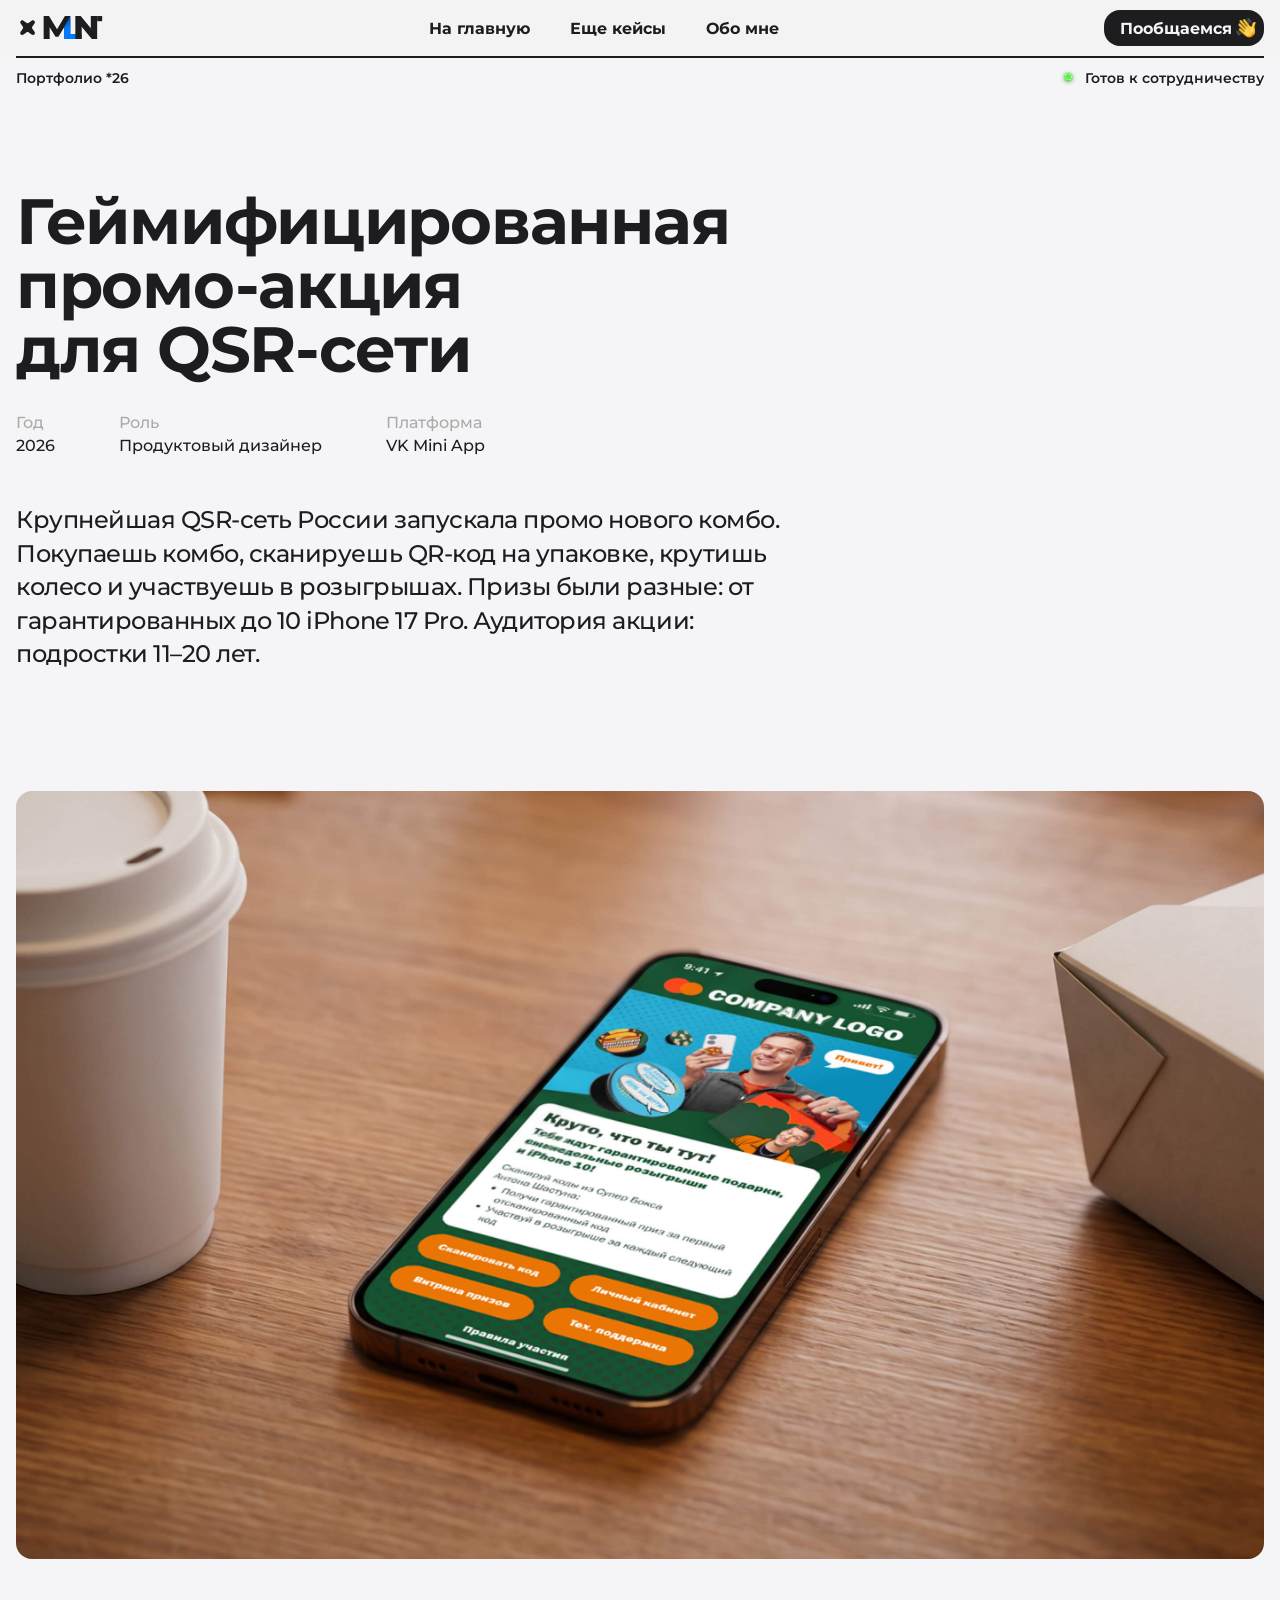
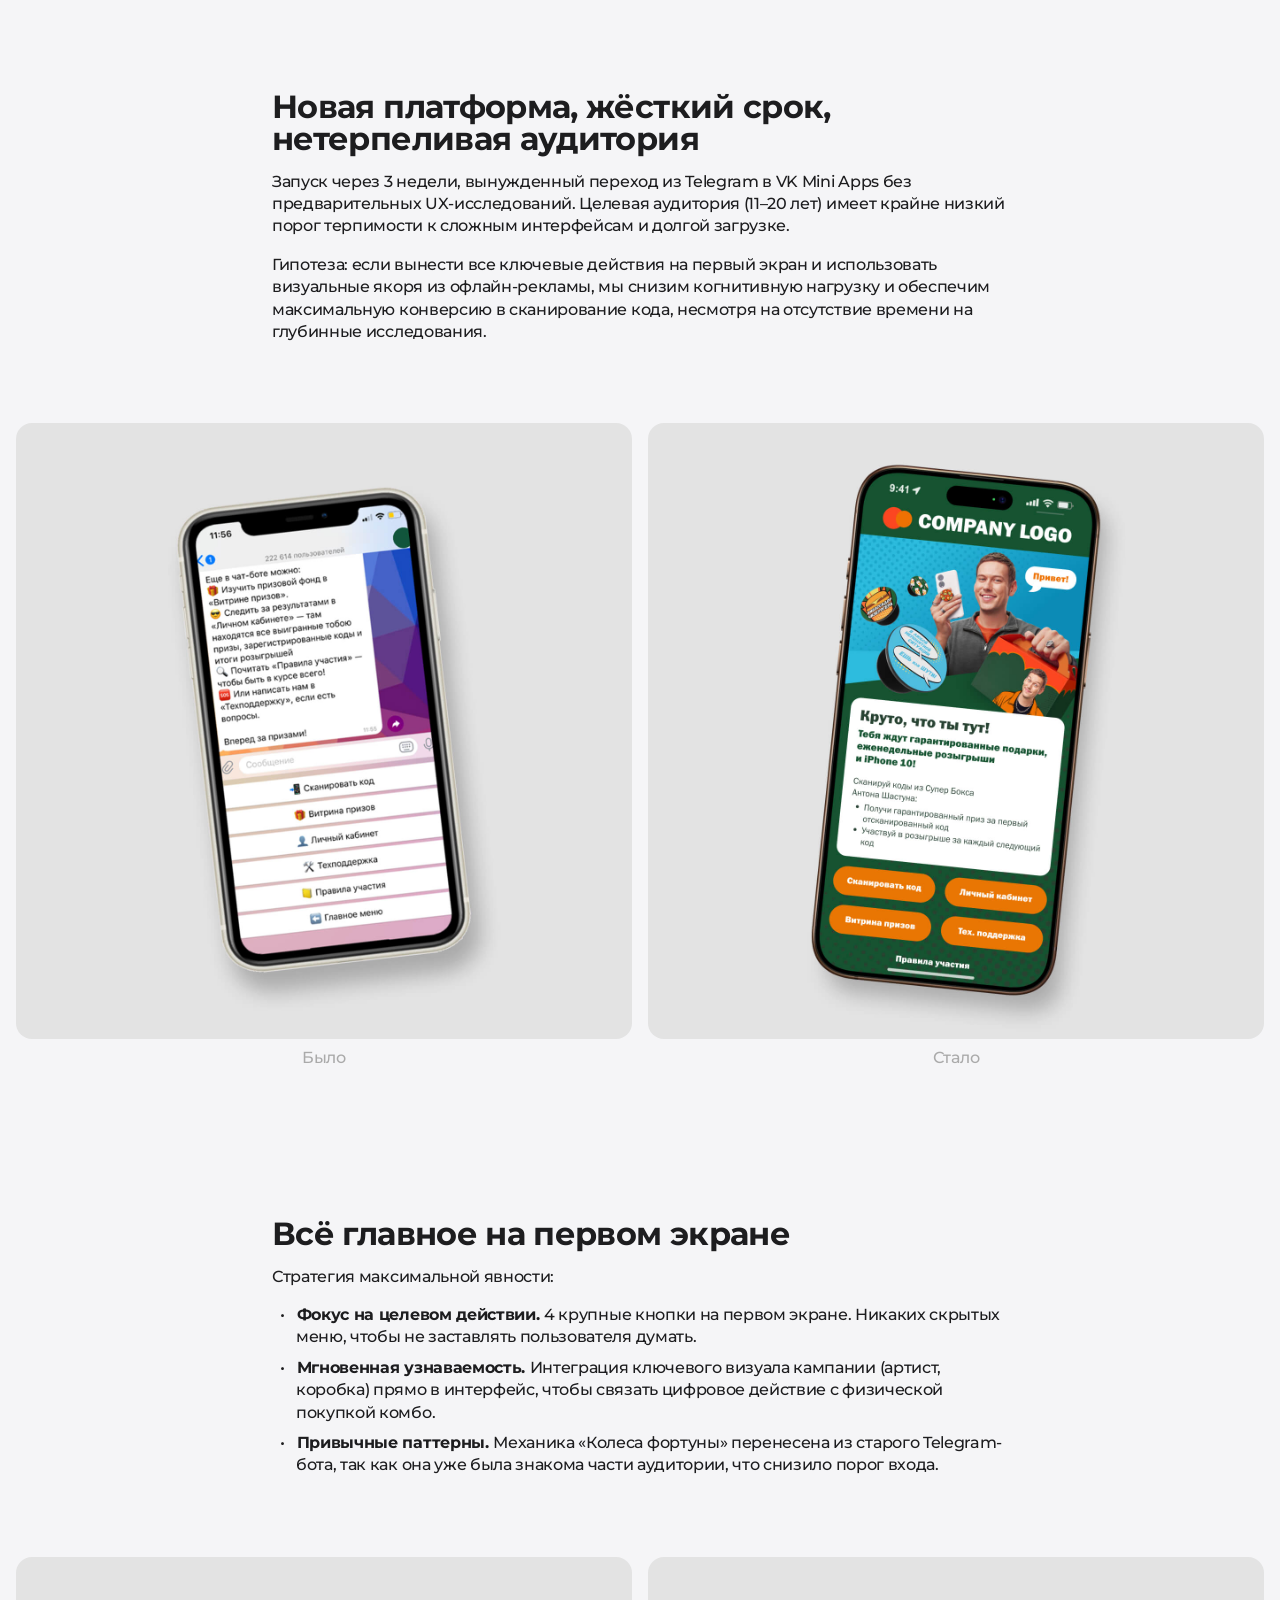
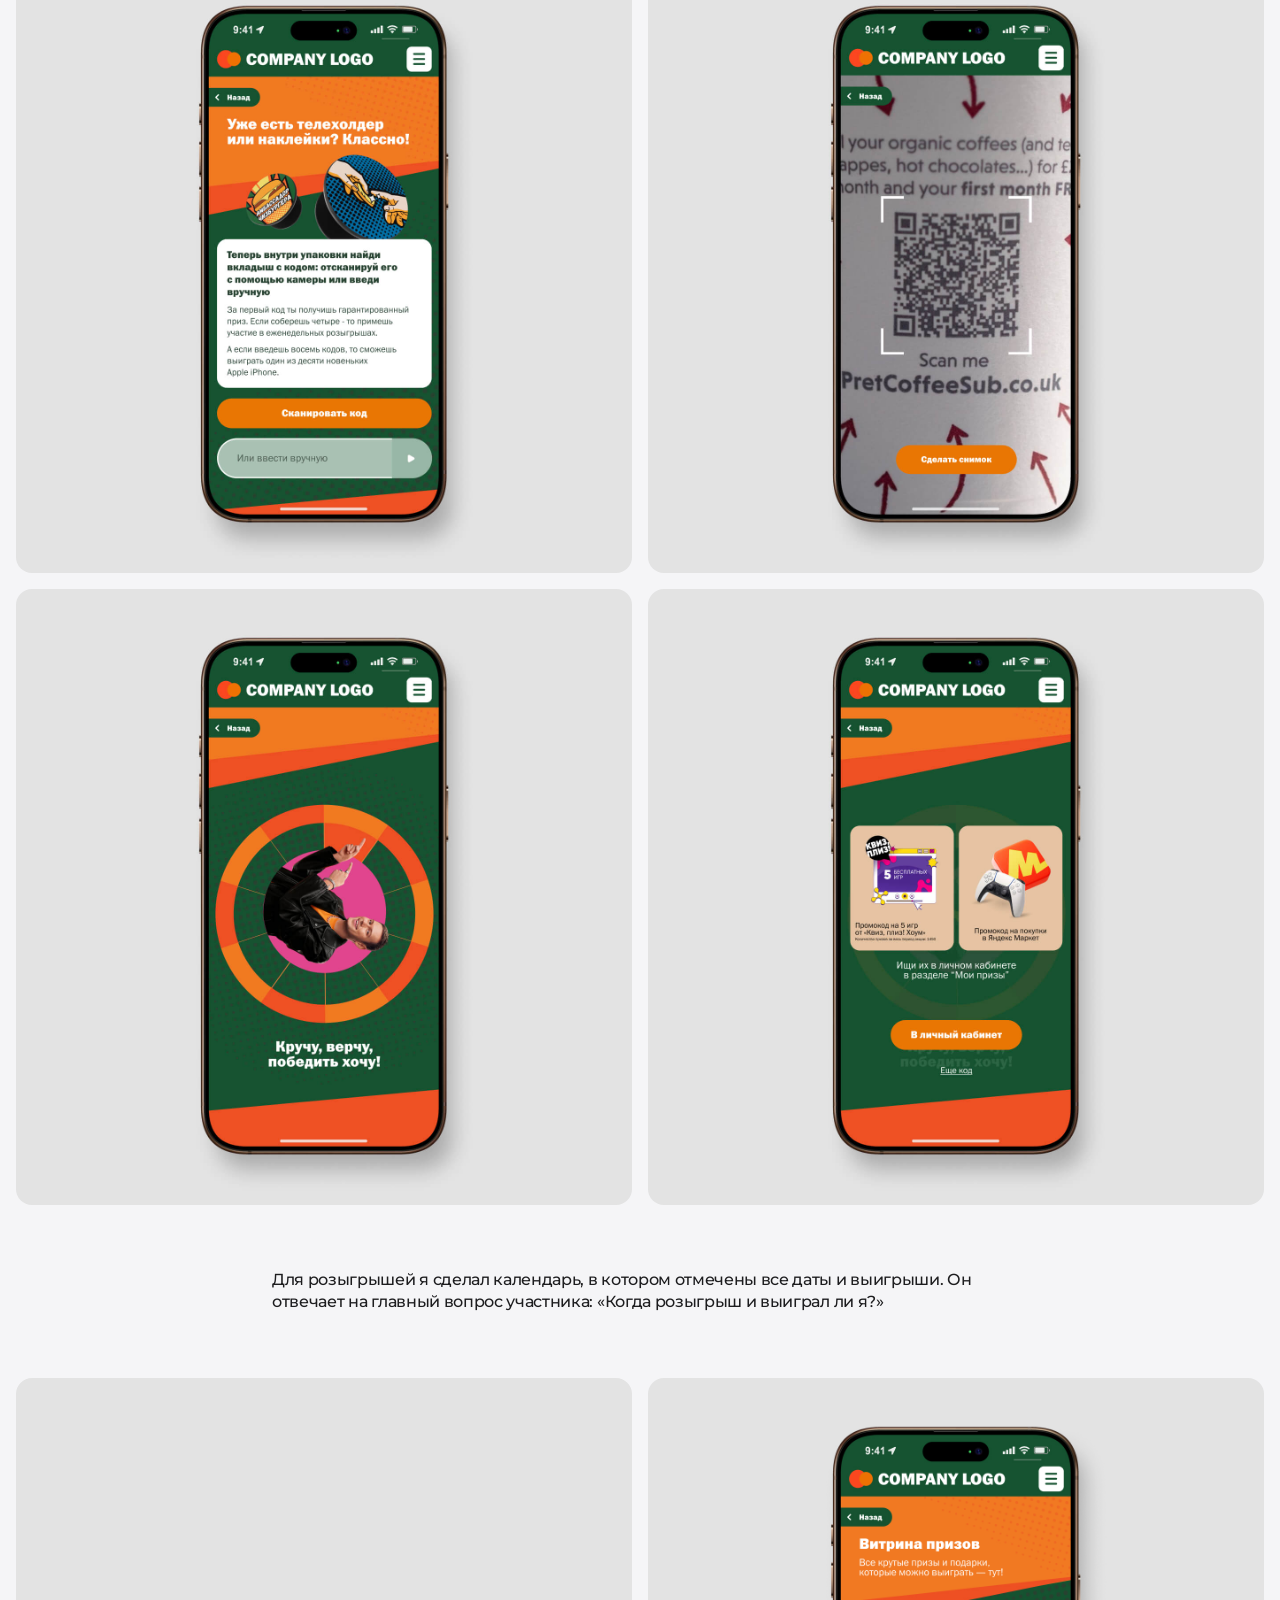
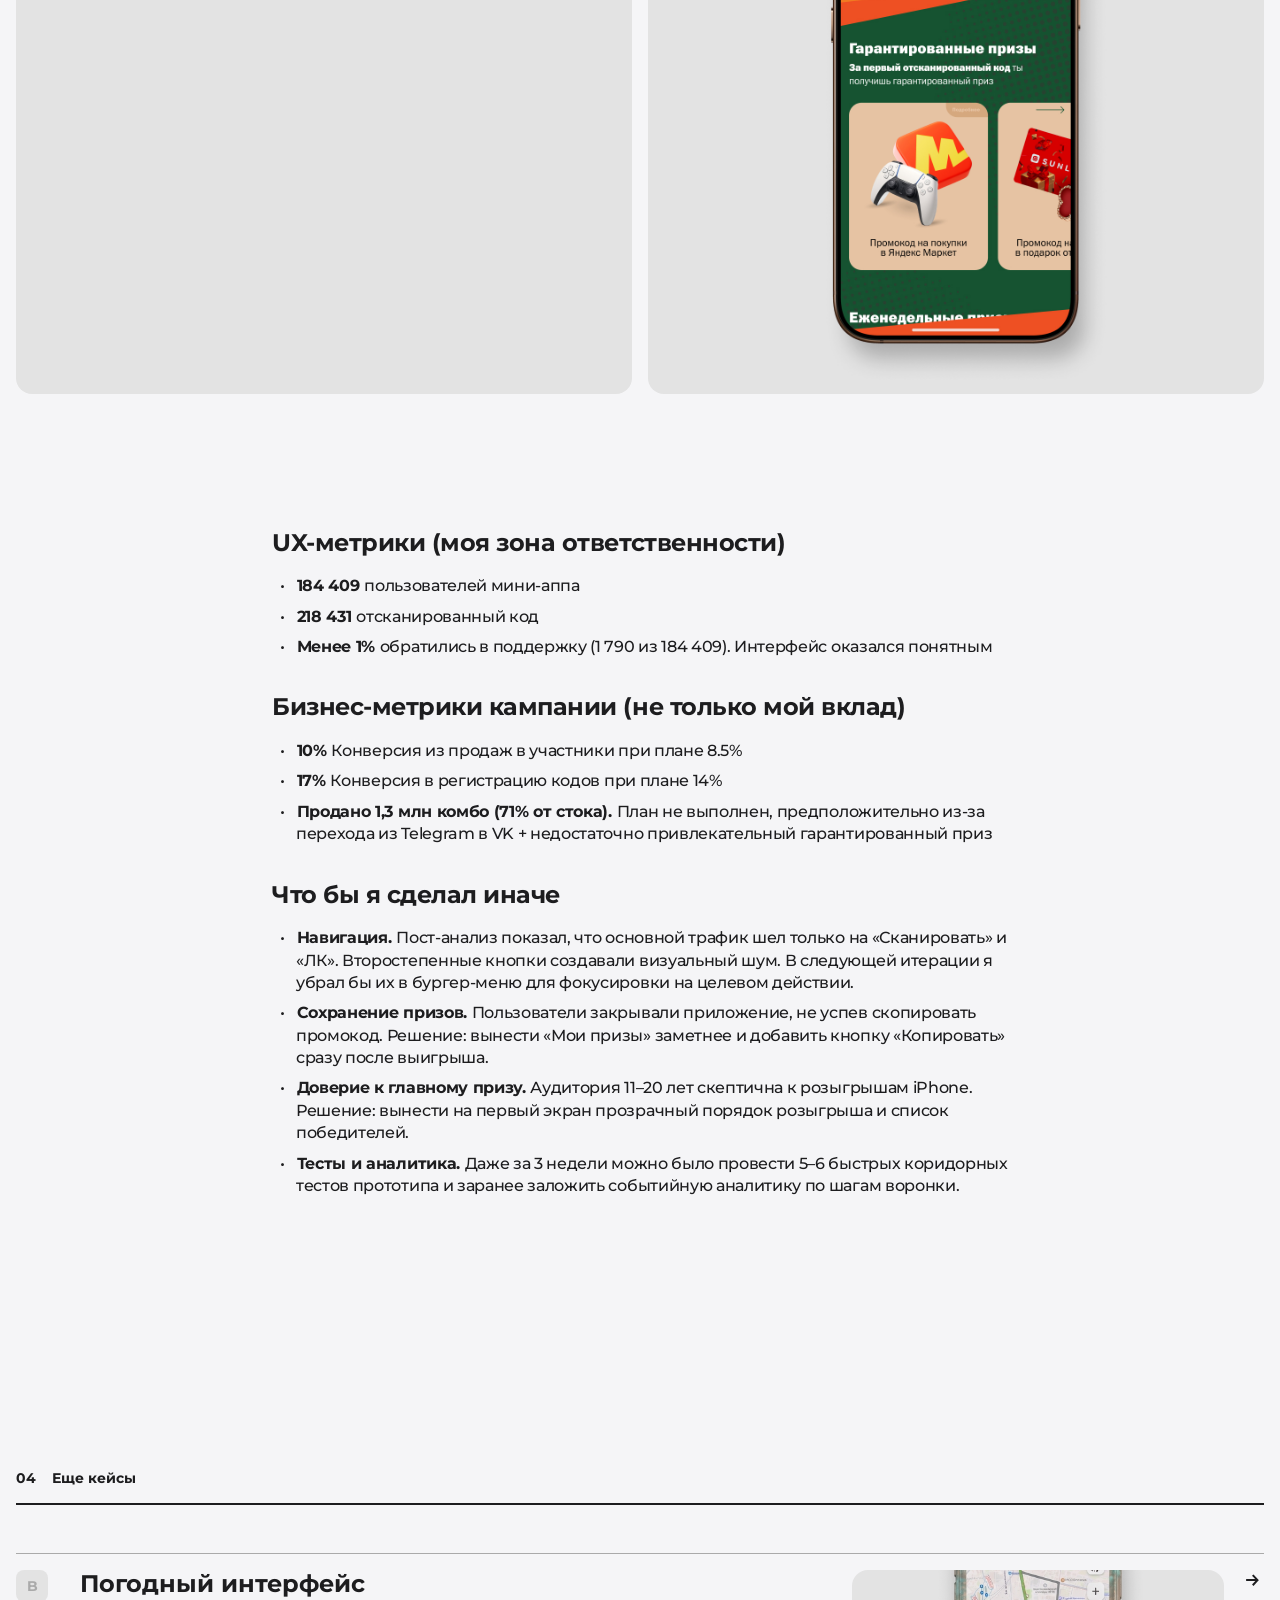
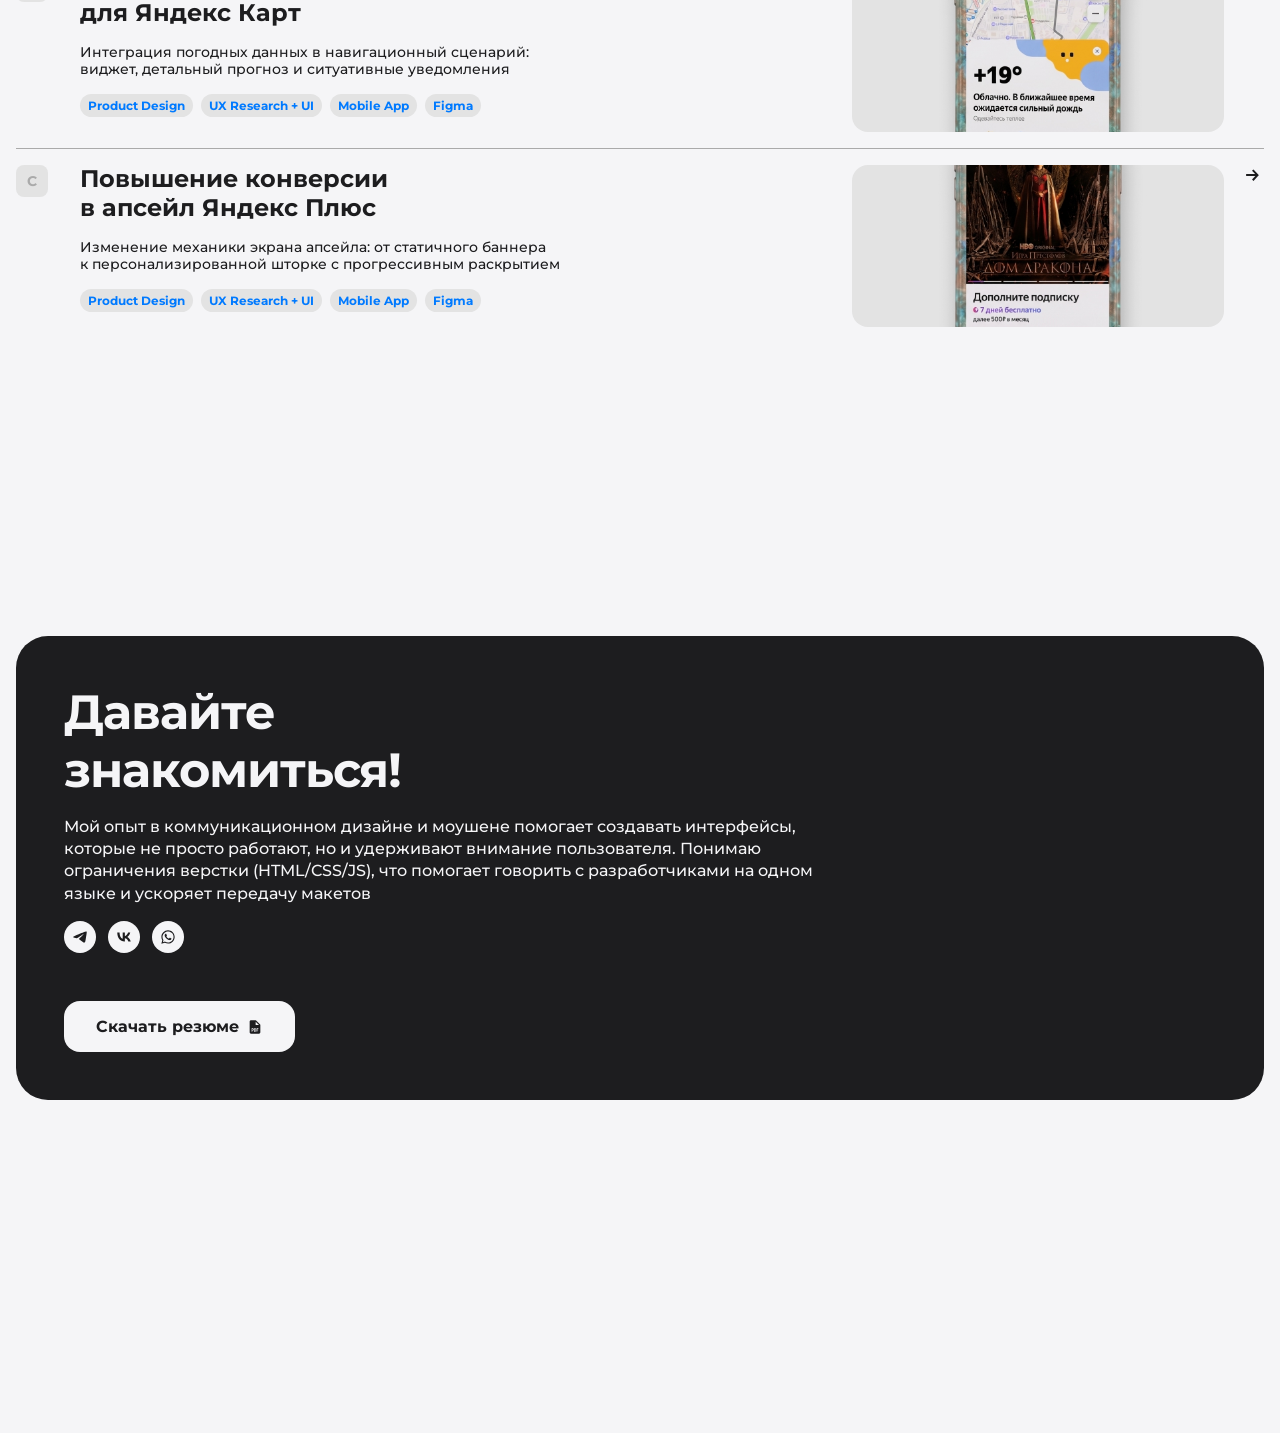
==== cases/case_1.html @ 457b5ad9 "Второй кейс и пдф" ====
<!DOCTYPE html>
<html lang="ru">
<head>
    <meta charset="UTF-8">
    <meta name="viewport" content="width=device-width, initial-scale=1.0">
    <title>Кейс — Продуктовый дизайнер</title>
    <link rel="preconnect" href="https://fonts.googleapis.com">
    <link rel="preconnect" href="https://fonts.gstatic.com" crossorigin>
    <link href="https://fonts.googleapis.com/css2?family=Montserrat:ital,wght@0,100..900;1,100..900&display=swap" rel="stylesheet">
    <link rel="stylesheet" href="../style.css">
    <link rel="stylesheet" href="../addons/lenis.css">
    <script src="https://code.jquery.com/jquery-3.7.1.min.js"></script>
    <script src="../addons/lens.min.js"></script>
    <script src="../script.js" defer></script>
</head>
<body>

    <!-- ===== ПРЕЛОАДЕР ===== -->
    <div class="preloader">
        <span class="preloader__count">0%</span>
        <div class="preloader__bar-track">
            <div class="preloader__bar"></div>
        </div>
    </div>

    <!-- ===== ШАПКА ===== -->
    <header class="header hero-animate" id="top">
        <div class="header__inner">
            <a href="../index.html" class="header__logo">
                <img src="../elements/Logo.svg" alt="Logo" width="91" height="24">
            </a>
            <nav class="header__nav">
                <a href="../index.html" class="header__link">На главную</a>
                <a href="#cases" class="header__link">Еще кейсы</a>
                <a href="../about.html" class="header__link">Обо мне</a>
            </nav>
            <a href="#footer" class="btn btn_primary_small_icon">
                <span>Пообщаемся</span>
                <img class="btn__icon btn__icon--default" src="../elements/icon_hand.png" alt="" width="20" height="20">
                <img class="btn__icon btn__icon--hover" src="../elements/icon_hand.png" alt="" width="20" height="20">
            </a>
            <button class="burger" aria-label="Меню">
                <span class="burger__line"></span>
                <span class="burger__line"></span>
                <span class="burger__line burger__line--short"></span>
            </button>
        </div>
    </header>

    <!-- ===== МОБИЛЬНОЕ МЕНЮ ===== -->
    <div class="mobile-menu">
        <div class="mobile-menu__inner">
            <nav class="mobile-menu__nav">
                <a href="../index.html" class="mobile-menu__link">На главную</a>
                <a href="#cases" class="mobile-menu__link">Еще кейсы</a>
                <a href="../about.html" class="mobile-menu__link">Обо мне</a>
            </nav>
            <a href="#footer" class="btn btn_primary_small_icon mobile-menu__cta">
                <span>Пообщаемся</span>
                <img class="btn__icon btn__icon--default" src="../elements/icon_hand.png" alt="" width="20" height="20">
                <img class="btn__icon btn__icon--hover" src="../elements/icon_hand.png" alt="" width="20" height="20">
            </a>
        </div>
    </div>

    <!-- ===== HERO КЕЙСА ===== -->
    <section class="case-hero">
        <div class="case-hero__top-bar">
            <div class="scr_devider"></div>
            <div class="case-hero__top-bar-inner">
                <span class="top-bar__left">Портфолио *26</span>
                <div class="top-bar__right">
                    <img src="../elements/indicator_on.svg" alt="" width="17" height="17">
                    <span>Готов к сотрудничеству</span>
                </div>
                <a href="../about.html" class="hero__right hero__right-mobile">
                    Обо мне
                    <img src="../elements/arrow-right.svg" alt="">
                </a>
            </div>
        </div>

        <div class="case-hero__bg"></div>
        <div class="case-hero__inner">
            <h1 class="case-hero__title">Геймифицированная<br>промо-акция<br>для QSR-сети</h1>
            
            <div class="case-hero__info">
                <div class="case-hero__meta">
                    <div class="case-hero__meta-item">
                        <div class="case-hero__meta-label">Год</div>
                        <div class="case-hero__meta-value">2026</div>
                    </div>
                    <div class="case-hero__meta-item">
                        <div class="case-hero__meta-label">Роль</div>
                        <div class="case-hero__meta-value">Продуктовый дизайнер</div>
                    </div>
                    <div class="case-hero__meta-item">
                        <div class="case-hero__meta-label">Платформа</div>
                        <div class="case-hero__meta-value">VK Mini App</div>
                    </div>
                </div>
            </div>

            <p class="case-hero__desc">Крупнейшая QSR-сеть России запускала промо нового комбо. Покупаешь комбо, сканируешь QR-код на упаковке, крутишь колесо и участвуешь в розыгрышах. Призы были разные: от гарантированных до 10 iPhone 17 Pro. Аудитория акции: подростки 11–20 лет.</p>
        </div>
    </section>

    <!-- ===== КОНТЕНТ КЕЙСА ===== -->
    <section class="case-content">
        <div class="case-content__inner">
            <div class="case-content__image case-content__image--title">
                <img src="../elements/Content/cases/case_1/img_title.jpg" alt="Геймифицированная промо-акция для QSR-сети">
            </div>

            <div class="case-content__text-block">
                <div class="case-content__container">
                    <div class="case-content__title-row">
                        <span class="case-content__number">01</span>
                        <h2 class="case-content__headline">Проблема</h2>
                    </div>
                    <div class="scr_devider"></div>
                    <div class="case-content__text-content">
                        <h3 class="case-content__subheadline">Новая платформа, жёсткий срок, нетерпеливая аудитория</h3>
                        <div class="case-content__text-inner">
                            <p>Запуск через 3 недели, вынужденный переход из Telegram в VK Mini Apps без предварительных UX-исследований. Целевая аудитория (11–20 лет) имеет крайне низкий порог терпимости к сложным интерфейсам и долгой загрузке.</p>
                        </div>
                        <div class="case-content__text-inner">
                            <p>Гипотеза: если вынести все ключевые действия на первый экран и использовать визуальные якоря из офлайн-рекламы, мы снизим когнитивную нагрузку и обеспечим максимальную конверсию в сканирование кода, несмотря на отсутствие времени на глубинные исследования.</p>
                        </div>
                    </div>
                </div>
            </div>

            <div class="case-content__gallery">
                <div class="case-content__gallery-item">
                    <div class="case-content__gallery-image">
                        <img src="../elements/Content/cases/case_1/img_1.jpg" alt="До">
                    </div>
                    <span class="case-content__gallery-label">Было</span>
                </div>
                <div class="case-content__gallery-item">
                    <div class="case-content__gallery-image">
                        <img src="../elements/Content/cases/case_1/img_2.jpg" alt="После">
                    </div>
                    <span class="case-content__gallery-label">Стало</span>
                </div>
            </div>

            <div class="case-content__text-block">
                <div class="case-content__container">
                    <div class="case-content__title-row">
                        <span class="case-content__number">02</span>
                        <h2 class="case-content__headline">Решение</h2>
                    </div>
                    <div class="scr_devider"></div>
                    <div class="case-content__text-content">
                        <h3 class="case-content__subheadline">Всё главное на первом экране</h3>
                        <div class="case-content__text-inner">
                            <p>Стратегия максимальной явности:</p>
                            <ul class="case-content__bulits">
                                <li class="case-content__bulits-item"><span class="bulits-item--bold">Фокус на целевом действии. </span>4 крупные кнопки на первом экране. Никаких скрытых меню, чтобы не заставлять пользователя думать.</li>
                                <li class="case-content__bulits-item"><span class="bulits-item--bold">Мгновенная узнаваемость. </span>Интеграция ключевого визуала кампании (артист, коробка) прямо в интерфейс, чтобы связать цифровое действие с физической покупкой комбо.</li>
                                <li class="case-content__bulits-item"><span class="bulits-item--bold">Привычные паттерны. </span>Механика «Колеса фортуны» перенесена из старого Telegram-бота, так как она уже была знакома части аудитории, что снизило порог входа.</li>
                            </ul>
                        </div>
                    </div>
                </div>
            </div>

            <div class="case-content__grid">
                <div class="case-content__grid-row">
                    <div class="case-content__grid-item">
                        <div class="case-content__grid-image">
                            <img src="../elements/Content/cases/case_1/img_3.jpg" alt="Экран">
                        </div>
                    </div>
                    <div class="case-content__grid-item">
                        <div class="case-content__grid-image">
                            <img src="../elements/Content/cases/case_1/img_4.jpg" alt="Экран">
                        </div>
                    </div>
                </div>
                <div class="case-content__grid-row">
                    <div class="case-content__grid-item">
                        <div class="case-content__grid-image">
                            <img src="../elements/Content/cases/case_1/img_5.jpg" alt="Экран">
                        </div>
                    </div>
                    <div class="case-content__grid-item">
                        <div class="case-content__grid-image">
                            <img src="../elements/Content/cases/case_1/img_6.jpg" alt="Экран">
                        </div>
                    </div>
                </div>
            </div>

            <div class="case-content__text-block">
                <div class="case-content__container">
                    <div class="case-content__text-content">
                        <div class="case-content__text-inner">
                            <p>Для розыгрышей я сделал календарь, в котором отмечены все даты и выигрыши. Он отвечает на главный вопрос участника: «Когда розыгрыш и выиграл ли я?»</p>
                        </div>
                    </div>
                </div>
            </div>

            <div class="case-content__grid">
                <div class="case-content__grid-row">
                    <div class="case-content__grid-item">
                        <div class="case-content__grid-image case-content__grid-image--video">
                            <video src="../elements/Content/cases/case_1/Case_1_Video_compressed.mp4" autoplay muted loop playsinline></video>
                        </div>
                    </div>
                    <div class="case-content__grid-item">
                        <div class="case-content__grid-image">
                            <img src="../elements/Content/cases/case_1/img_8.jpg" alt="Экран">
                        </div>
                    </div>
                </div>
            </div>

            <div class="case-content__text-block">
                <div class="case-content__container">
                    <div class="case-content__title-row">
                        <span class="case-content__number">03</span>
                        <h2 class="case-content__headline">Результат</h2>
                    </div>
                    <div class="scr_devider"></div>
                    <div class="case-content__text-content">
                        <h3 class="case-content__subheadline_small">UX-метрики (моя зона ответственности)</h3>
                        <ul class="case-content__bulits">
                            <li class="case-content__bulits-item"><span class="bulits-item--bold">184 409 </span>пользователей мини-аппа
</li>
                            <li class="case-content__bulits-item"><span class="bulits-item--bold">218 431 </span>отсканированный код
</li>
                            <li class="case-content__bulits-item"><span class="bulits-item--bold">Менее 1% </span>обратились в поддержку (1 790 из 184 409). Интерфейс оказался понятным
</li>
                        </ul>

                    <div class="case-content__text-content">
                        <h3 class="case-content__subheadline_small">Бизнес-метрики кампании (не только мой вклад)</h3>
                        <ul class="case-content__bulits">
                            <li class="case-content__bulits-item"><span class="bulits-item--bold">10% </span>Конверсия из продаж в участники при плане 8.5%</li>
                            <li class="case-content__bulits-item"><span class="bulits-item--bold">17% </span>Конверсия в регистрацию кодов при плане 14%</li>
                            <li class="case-content__bulits-item"><span class="bulits-item--bold">Продано 1,3 млн комбо (71% от стока). </span>План не выполнен, предположительно из-за перехода из Telegram в VK + недостаточно привлекательный гарантированный приз</li>
                        </ul>

                    <div class="case-content__text-content">
                        <h3 class="case-content__subheadline_small">Что бы я сделал иначе</h3>
                        <ul class="case-content__bulits">
                            <li class="case-content__bulits-item"><span class="bulits-item--bold">Навигация. </span>Пост-анализ показал, что основной трафик шел только на «Сканировать» и «ЛК». Второстепенные кнопки создавали визуальный шум. В следующей итерации я убрал бы их в бургер-меню для фокусировки на целевом действии.</li>
                            <li class="case-content__bulits-item"><span class="bulits-item--bold">Сохранение призов. </span>Пользователи закрывали приложение, не успев скопировать промокод. Решение: вынести «Мои призы» заметнее и добавить кнопку «Копировать» сразу после выигрыша.</li>
                            <li class="case-content__bulits-item"><span class="bulits-item--bold">Доверие к главному призу. </span>Аудитория 11–20 лет скептична к розыгрышам iPhone. Решение: вынести на первый экран прозрачный порядок розыгрыша и список победителей.</li>
                            <li class="case-content__bulits-item"><span class="bulits-item--bold">Тесты и аналитика. </span>Даже за 3 недели можно было провести 5–6 быстрых коридорных тестов прототипа и заранее заложить событийную аналитику по шагам воронки.</li>
                        </ul>
                    </div>
                </div>
            </div>

        </div>
    </section>

    <!-- ===== КЕЙСЫ ===== -->
    <section class="cases-page" id="cases">
        <div class="cases-page__inner">
            <div class="cases-page__title">
                <div class="cases-page__title-text">
                    <span class="cases-page__number">04</span>
                    <span class="cases-page__heading">Еще кейсы</span>
                </div>
                <div class="scr_devider"></div>
            </div>

            <div class="cases-list">
                <div class="cases-tab" data-tab="product">
                    <!-- Кейс A -->
                    <div class="case-card case-card--hidden">
                        <div class="block_devider_gray"></div>
                        <a href="case_1.html" class="case-card__content">
                            <div class="case-card__number">A</div>
                            <div class="case-card__left">
                                <div class="case-card__info">
                                    <h3 class="case-card__title">Геймифицированная промо-акция<br>для QSR-сети</h3>
                                    <p class="case-card__desc">Мобильный интерфейс для участия в акции со сканированием чеков,<br>коллекционированием кодов и розыгрышами призов</p>
                                    <div class="case-card__tags">
                                        <span class="case-card__tag">Product Design</span>
                                        <span class="case-card__tag">Mobile App</span>
                                        <span class="case-card__tag">Figma</span>
                                        <span class="case-card__tag">Tag text</span>
                                    </div>
                                </div>
                            </div>
                            <div class="case-card__image">
                                <img src="../elements/Casecards/Product_Case_1.jpg" alt="Case A">
                            </div>
                            <div class="case-card__arrow">
                                <img class="arrow-default" src="../elements/arrow-right.svg" alt="">
                                <img class="arrow-hover" src="../elements/arrow-right-blue.svg" alt="">
                            </div>
                        </a>
                    </div>

                    <!-- Кейс B -->
                    <div class="case-card">
                        <div class="block_devider_gray"></div>
                        <a href="case_2.html" class="case-card__content">
                            <div class="case-card__number">B</div>
                            <div class="case-card__left">
                                <div class="case-card__info">
                                    <h3 class="case-card__title">Погодный интерфейс<br>для Яндекс Карт</h3>
                                    <p class="case-card__desc">Интеграция погодных данных в навигационный сценарий:<br>виджет, детальный прогноз и ситуативные уведомления</p>
                                    <div class="case-card__tags">
                                        <span class="case-card__tag">Product Design</span>
                                        <span class="case-card__tag">UX Research + UI</span>
                                        <span class="case-card__tag">Mobile App</span>
                                        <span class="case-card__tag">Figma</span>
                                    </div>
                                </div>
                            </div>
                            <div class="case-card__image">
                                <img src="../elements/Casecards/Product_Case_2.jpg" alt="Case B">
                            </div>
                            <div class="case-card__arrow">
                                <img class="arrow-default" src="../elements/arrow-right.svg" alt="">
                                <img class="arrow-hover" src="../elements/arrow-right-blue.svg" alt="">
                            </div>
                        </a>
                    </div>

                    <!-- Кейс C -->
                    <div class="case-card">
                        <div class="block_devider_gray"></div>
                        <a href="#" class="case-card__content">
                            <div class="case-card__number">C</div>
                            <div class="case-card__left">
                                <div class="case-card__info">
                                    <h3 class="case-card__title">Повышение конверсии<br>в апсейл Яндекс Плюс</h3>
                                    <p class="case-card__desc">Изменение механики экрана апсейла: от статичного баннера<br>к персонализированной шторке с прогрессивным раскрытием</p>
                                    <div class="case-card__tags">
                                        <span class="case-card__tag">Product Design</span>
                                        <span class="case-card__tag">UX Research + UI</span>
                                        <span class="case-card__tag">Mobile App</span>
                                        <span class="case-card__tag">Figma</span>
                                    </div>
                                </div>
                            </div>
                            <div class="case-card__image">
                                <img src="../elements/Casecards/Product_Case_3.jpg" alt="Case C">
                            </div>
                            <div class="case-card__arrow">
                                <img class="arrow-default" src="../elements/arrow-right.svg" alt="">
                                <img class="arrow-hover" src="../elements/arrow-right-blue.svg" alt="">
                            </div>
                        </a>
                    </div>
                </div>
            </div>
        </div>
    </section>

    <!-- ===== КОНТАКТЫ ===== -->
    <section class="contacts" id="contacts">
        <div class="contacts__inner">
            <div class="contacts__title page-title">
                <div class="page-title__text">
                    <span class="contacts__number">05</span>
                    <span class="contacts__heading">Контакты</span>
                </div>
                <div class="scr_devider"></div>
            </div>

            <div class="contacts__card contacts__card--animated">
                <div class="contacts__content">
                    <h2 class="contacts__headline">Давайте<br>знакомиться!</h2>
                    <p class="contacts__desc">Мой опыт в коммуникационном дизайне и моушене помогает создавать интерфейсы, которые не просто работают, но и удерживают внимание пользователя. Понимаю ограничения верстки (HTML/CSS/JS), что помогает говорить с разработчиками на одном языке и ускоряет передачу макетов</p>
                    <div class="contacts__socials">
                        <a href="#" class="contacts__social contacts__social--tg">
                            <img class="social-icon--default" src="../elements/tg_b.svg" alt="Telegram" width="16" height="16">
                            <img class="social-icon--hover" src="../elements/tg_w.svg" alt="Telegram" width="16" height="16">
                        </a>
                        <a href="#" class="contacts__social contacts__social--vk">
                            <img class="social-icon--default" src="../elements/vk_b.svg" alt="VK" width="16" height="16">
                            <img class="social-icon--hover" src="../elements/vk_w.svg" alt="VK" width="16" height="16">
                        </a>
                        <a href="#" class="contacts__social contacts__social--wu">
                            <img class="social-icon--default" src="../elements/wu_b.svg" alt="WhatsApp" width="16" height="16">
                            <img class="social-icon--hover" src="../elements/wu_w.svg" alt="WhatsApp" width="16" height="16">
                        </a>
                    </div>
                </div>
                <a href="../elements/Resume_Malanov.pdf" target="_blank" class="btn btn_resume">
                    Скачать резюме
                    <img class="btn__icon btn__icon--default" src="../elements/pdf-black.svg" alt="" width="16" height="16">
                    <img class="btn__icon btn__icon--hover" src="../elements/pdf-white.svg" alt="" width="16" height="16">
                </a>
            </div>
        </div>
    </section>

    <!-- ===== ФУТЕР ===== -->
    <footer class="footer" id="footer">
        <div class="footer__inner">
            <div class="footer__left">
                <div class="footer__spin">
                    <img src="../elements/Spin_1.svg" alt="">
                </div>
                <div class="footer__logo">
                    <img src="../elements/Logo_2.svg" alt="Logo" width="61" height="24">
                </div>
            </div>
            <div class="footer__right">
                <div class="footer__info">
                    <div class="footer__column">
                        <span class="footer__label">E-MAIL</span>
                        <a href="mailto:m.alanov@gmail.com" class="footer__link">m.alanov@gmail.com</a>
                    </div>
                    <div class="footer__column">
                        <span class="footer__label">ELSEWHERE</span>
                        <a href="#" class="footer__link">Linkedin</a>
                    </div>
                    <div class="footer__column">
                        <span class="footer__label">LOCATION</span>
                        <span class="footer__link">Moscow</span>
                    </div>
                </div>
                <div class="footer__divider"></div>
                <div class="footer__bottom">
                    <span class="footer__copyright">© 2026 Маланов Михаил</span>
                    <span class="footer__credit">Спроектировано с любовью</span>
                </div>
            </div>
        </div>
    </footer>

</body>
</html>
---- style.css ----
/* ===== СБРОС СТИЛЕЙ ===== */
* {
    margin: 0;
    padding: 0;
    box-sizing: border-box;
}

html, body {
    margin: 0;
    padding: 0;
    font-family: 'Montserrat', sans-serif;
    color: #1D1D1F;
    background: #F5F5F7;
    min-height: 100vh;
}

/* ===== ПРЕЛОАДЕР ===== */
.preloader {
    position: fixed;
    top: 0;
    left: 0;
    width: 100%;
    height: 100%;
    background: #F5F5F7;
    display: flex;
    flex-direction: column;
    align-items: center;
    justify-content: center;
    gap: 24px;
    z-index: 9999;
    transition: transform 800ms ease-in-out;
}

.preloader.is-hidden {
    transform: translateY(-100%);
}

.preloader__count {
    font-family: 'Montserrat', sans-serif;
    font-weight: 500;
    font-size: 14px;
    color: #1D1D1F;
    letter-spacing: 0;
}

.preloader__bar-track {
    width: 200px;
    height: 2px;
    background: rgba(29, 29, 31, 0.1);
    border-radius: 1px;
    overflow: hidden;
}

.preloader__bar {
    height: 100%;
    width: 0%;
    background: #1D1D1F;
    border-radius: 1px;
    transition: width 30ms linear;
}

/* ===== ШАПКА ===== */
.header {
    position: fixed;
    top: 0;
    left: 0;
    width: 100%;
    z-index: 100;
    padding: 8px 16px;
    background: rgba(243, 243, 243, 0.8);
    backdrop-filter: blur(10px);
}

.header__inner {
    display: flex;
    align-items: center;
    justify-content: space-between;
    max-width: 1440px;
    margin: 0 auto;
    height: 40px;
}

.header__logo img {
    height: 24px;
    width: auto;
    display: block;
}

.header__nav {
    display: flex;
    align-items: center;
    gap: 8px;
}

.header__link {
    position: relative;
    font-family: 'Montserrat', sans-serif;
    font-weight: 700;
    font-size: 16px;
    color: #1D1D1F;
    text-decoration: none;
    padding: 8px 16px;
    border-radius: 12px;
    transition: color 0.3s ease;
}

.header__link:hover {
    color: #007AFF;
}

/* ===== ВЕРХНИЙ БАР ===== */
.top-bar {
    padding-top: 56px;
    max-width: 1440px;
    margin: 0 auto;
}

.top-bar .scr_devider {
    height: 2px;
    width: 100%;
    background: #1D1D1F;
}

.top-bar__inner {
    display: flex;
    align-items: center;
    justify-content: space-between;
    padding: 0 16px;
    height: 40px;
}

.top-bar__left {
    font-family: 'Montserrat', sans-serif;
    font-weight: 600;
    font-size: 14px;
    letter-spacing: 0em;
    color: #1D1D1F;
}

.top-bar__right {
    display: flex;
    align-items: center;
    gap: 8px;
    font-family: 'Montserrat', sans-serif;
    font-weight: 600;
    font-size: 14px;
    letter-spacing: 0em;
    color: #1D1D1F;
}

.top-bar__right img {
    width: 17px;
    height: 17px;
}

/* ===== HERO ===== */
.hero {
    position: relative;
    min-height: 100vh;
    display: flex;
    flex-direction: column;
    padding: 56px 16px 0;
    overflow: hidden;
}

.hero__top-bar {
    position: relative;
    z-index: 4;
    max-width: 1440px;
    margin: 0 auto;
    width: 100%;
}

.hero__top-bar .scr_devider {
    height: 2px;
    width: 100%;
    background: #1D1D1F;
}

.hero__top-bar-inner {
    display: flex;
    align-items: center;
    justify-content: space-between;
    padding: 0 16px;
    height: 40px;
}

.hero__bg {
    position: absolute;
    top: 0;
    left: 0;
    width: 100%;
    height: 100%;
    background: #F5F5F7;
    z-index: 3;
}

.hero__inner {
    position: relative;
    z-index: 4;
    display: flex;
    align-items: flex-end;
    justify-content: space-between;
    max-width: 1440px;
    margin: 0 auto;
    padding: 0 16px 16px;
    width: 100%;
    gap: 24px;
    margin-top: auto;
    transform: translateY(-20%);
}

.hero__left {
    display: flex;
    flex-direction: column;
    gap: 24px;
}

.hero__title {
    font-family: 'Montserrat', sans-serif;
    font-weight: 700;
    font-size: 62px;
    line-height: 1.1;
    letter-spacing: -0.02em;
    color: #1D1D1F;
}

.hero__subtitle {
    font-family: 'Montserrat', sans-serif;
    font-weight: 500;
    font-size: 16px;
    line-height: 1.2;
    color: #1D1D1F;
    max-width: 600px;
}

.hero__buttons {
    display: flex;
    align-items: center;
    gap: 16px;
}

/* ===== КНОПКИ — СИСТЕМА ===== */
.btn {
    display: inline-flex;
    align-items: center;
    justify-content: center;
    gap: 8px;
    font-family: 'Montserrat', sans-serif;
    font-weight: 700;
    font-size: 16px;
    text-decoration: none;
    transition: all 0.3s ease;
    cursor: pointer;
}

.btn__icon {
    transition: opacity 0.3s ease;
}

.btn__icon--hover {
    display: none;
}

.btn__icon--default {
    display: inline-flex;
}

/* --- Большая кнопка с иконкой --- */
.btn_primary_big_icon {
    position: relative;
    display: flex;
    align-items: center;
    gap: 8px;
    padding: 16px 24px 16px 32px;
    background: #1D1D1F;
    color: #F5F5F7;
    border-radius: 16px;
    border: none;
}

.btn_primary_big_icon .btn__icon--default {
    width: 19px;
    height: 19px;
}

.btn_primary_big_icon .btn__icon--hover {
    width: 19px;
    height: 19px;
}

.btn_primary_big_icon:hover .btn__icon--default {
    display: none;
}

.btn_primary_big_icon:hover .btn__icon--hover {
    display: inline-flex;
}

.btn_primary_big_icon:hover {
    background: #007AFF;
    color: #F5F5F7;
}

/* --- Маленькая кнопка с иконкой --- */
.btn_primary_small_icon {
    position: relative;
    display: flex;
    align-items: center;
    gap: 4px;
    padding: 8px 8px 8px 16px;
    background: #1D1D1F;
    color: #F5F5F7;
    border-radius: 16px;
    text-decoration: none;
}

.btn_primary_small_icon .btn__icon--default {
    width: 20px;
    height: 20px;
}

.btn_primary_small_icon .btn__icon--hover {
    width: 20px;
    height: 20px;
}

.btn_primary_small_icon:hover .btn__icon--default {
    display: none;
}

.btn_primary_small_icon:hover .btn__icon--hover {
    display: inline-flex;
}

.btn_primary_small_icon:hover {
    background: #007AFF;
    color: #F5F5F7;
}

/* --- Outline кнопка --- */
.btn_secondary_big {
    padding: 16px 32px;
    background: transparent;
    color: #1D1D1F;
    border: 1px solid #1D1D1F;
    border-radius: 16px;
    transition: all 0.3s ease;
}

.btn_secondary_big:hover {
    background: #007AFF;
    border-color: #007AFF;
    color: #F5F5F7;
}

/* --- Маленькая outline кнопка --- */
.btn_secondary_small {
    padding: 8px 16px;
    background: transparent;
    border: 1px solid #1D1D1F;
    border-radius: 12px;
    transition: all 0.3s ease;
}

.btn_secondary_small:hover {
    background: #007AFF;
    border-color: #007AFF;
    color: #F5F5F7;
}

.hero__right {
    display: flex;
    align-items: center;
    gap: 8px;
    font-family: 'Montserrat', sans-serif;
    font-weight: 600;
    font-size: 16px;
    color: #1D1D1F;
    text-decoration: none;
    white-space: nowrap;
    transition: opacity 0.3s ease;
}

.hero__right-mobile {
    display: none;
}

.hero__right img {
    width: 17px;
    height: 17px;
    transition: transform 0.3s ease;
}

.hero__right:hover {
    opacity: 0.7;
}

.hero__right:hover img {
    transform: translateX(4px);
}

/* ===== ОСНОВНОЙ КОНТЕНТ ===== */
main {
    padding-top: 0;
}

/* ===== HERO КЕЙСА ===== */
.case-hero {
    position: relative;
    z-index: 10;
    width: 100%;
    min-height: 629px;
    display: flex;
    flex-direction: column;
    padding: 56px 16px;
    overflow: hidden;
    background: #F5F5F7;
}

.case-hero__top-bar {
    position: relative;
    z-index: 4;
    max-width: 1440px;
    margin: 0 auto;
    width: 100%;
}

.case-hero__top-bar .scr_devider {
    height: 2px;
    width: 100%;
    background: #1D1D1F;
}

.case-hero__top-bar-inner {
    display: flex;
    align-items: center;
    justify-content: space-between;
    padding: 0;
    height: 40px;
}

.case-hero__bg {
    position: absolute;
    top: 0;
    left: 0;
    width: 100%;
    height: 100%;
    background: #F5F5F7;
    z-index: 3;
}

.case-hero__inner {
    position: relative;
    z-index: 4;
    width: 100%;
    max-width: 1440px;
    margin: 0 auto;
    padding: 0;
    display: flex;
    flex-direction: column;
    justify-content: flex-end;
    align-items: flex-start;
    min-height: 573px; /* 629 - 56 (header) */
}

/* ===== СТРАНИЦА КЕЙСЫ ===== */
.cases-page {
    padding: 128px 16px;
    position: relative;
    z-index: 10;
    background: #F5F5F7;
}

.cases-page__inner {
    max-width: 1440px;
    margin: 0 auto;
    padding: 0;
}

/* Title блок */
.cases-page__title {
    padding: 0 0 16px;
}

.cases-page__title-text {
    display: flex;
    align-items: baseline;
    gap: 16px;
    margin-bottom: 16px;
}

.cases-page__number {
    font-family: 'Montserrat', sans-serif;
    font-weight: 700;
    font-size: 14px;
    color: #1D1D1F;
}

.cases-page__heading {
    font-family: 'Montserrat', sans-serif;
    font-weight: 700;
    font-size: 14px;
    color: #1D1D1F;
}

.cases-page__title .scr_devider {
    height: 2px;
    width: 100%;
    background: #1D1D1F;
    margin-bottom: 16px;
}

/* Вкладки */
.cases-page__tabs {
    display: flex;
    align-items: center;
    gap: 16px;
}

.cases-page__tab {
    display: inline-flex;
    align-items: center;
    justify-content: center;
    padding: 8px 16px;
    background: transparent;
    border: 1px solid #1D1D1F;
    color: #1D1D1F;
    border-radius: 12px;
    font-family: 'Montserrat', sans-serif;
    font-weight: 700;
    font-size: 16px;
    cursor: pointer;
    transition: all 0.3s ease;
    user-select: none;
}

.cases-page__tab:not(.cases-page__tab--active):active {
    background: #007AFF;
    border-color: #007AFF;
    color: #F5F5F7;
}

.cases-page__tab--active {
    background: #1D1D1F;
    border-color: #1D1D1F;
    color: #F5F5F7;
    cursor: default;
}

/* Скрытие/показ контента вкладок */
.cases-tab {
    display: block;
}

.cases-tab--hidden {
    display: none !important;
}

/* Разделитель в карточках */
.block_devider_gray {
    height: 1px;
    width: 100%;
    background: #AAAAAA;
}

/* Список кейсов */
.cases-list {
    padding: 16px 0 0;
}

/* Карточка кейса */
.case-card {
    padding: 0;
}

.case-card--hidden {
    display: none !important;
}

.case-card__content {
    display: flex;
    align-items: flex-start;
    justify-content: space-between;
    gap: 16px;
    padding: 16px 0;
    min-height: 160px;
    transition: min-height 0.4s ease;
    cursor: pointer;
    text-decoration: none;
    color: inherit;
}

.case-card__content:hover {
    min-height: 390px;
}

.case-card__number {
    width: 32px;
    height: 32px;
    display: flex;
    align-items: center;
    justify-content: center;
    background: #E3E3E3;
    color: #AAAAAA;
    border-radius: 8px;
    font-family: 'Montserrat', sans-serif;
    font-weight: 700;
    font-size: 14px;
    flex-shrink: 0;
    transition: all 0.4s ease;
}

.case-card__content:hover .case-card__number {
    background: #007AFF;
    color: #F5F5F7;
}

.case-card__left {
    display: flex;
    flex-direction: column;
    flex: 1;
}

.case-card__info {
    flex: 1;
    max-height: 630px;
    padding-left: 16px;
    transition: transform 0.4s ease;
}

.case-card__content:hover .case-card__info {
    transform: translateX(20px);
}

.case-card__title {
    font-family: 'Montserrat', sans-serif;
    font-weight: 700;
    font-size: 24px;
    line-height: 1.2;
    color: #1D1D1F;
    margin: 0 0 16px;
    transition: color 0.4s ease;
}

.case-card__content:hover .case-card__title {
    color: #007AFF;
}

.case-card__desc {
    font-family: 'Montserrat', sans-serif;
    font-weight: 500;
    font-size: 14px;
    line-height: 1.2;
    color: #1D1D1F;
    margin: 0 0 16px;
}

.case-card__tags {
    display: flex;
    align-items: center;
    flex-wrap: wrap;
    gap: 8px;
}

.case-card__tag {
    display: inline-flex;
    align-items: center;
    justify-content: center;
    padding: 4px 8px;
    background: #E3E3E3;
    color: #007AFF;
    border-radius: 20px;
    font-family: 'Montserrat', sans-serif;
    font-weight: 700;
    font-size: 12px;
}

.case-card__image {
    width: 372px;
    height: 162px;
    overflow: hidden;
    border-radius: 16px;
    flex-shrink: 0;
    display: flex;
    align-items: center;
    justify-content: center;
    transition: all 0.4s ease;
}

.case-card__content:hover .case-card__image {
    height: 372px;
}

.case-card__image img {
    width: 452px;
    height: 452px;
    object-fit: cover;
    display: block;
    transition: all 0.4s ease;
}

.case-card__content:hover .case-card__image img {
    width: 680px;
    height: 680px;
}

.case-card__arrow {
    position: relative;
    display: flex;
    align-items: center;
    justify-content: center;
    width: 24px;
    flex-shrink: 0;
}

.case-card__arrow img {
    width: 19px;
    height: 19px;
}

.case-card__arrow .arrow-default {
    opacity: 1;
    transition: opacity 0.3s ease;
}

.case-card__arrow .arrow-hover {
    position: absolute;
    opacity: 0;
    transition: opacity 0.3s ease;
}

.case-card__content:hover .case-card__arrow .arrow-default {
    opacity: 0;
}

.case-card__content:hover .case-card__arrow .arrow-hover {
    opacity: 1;
}

.case-card__arrow:hover {
    opacity: 0.6;
}

.case-card__arrow:hover img {
    transform: translateX(4px);
}

/* Вкладка Motion — дополнительный отступ снизу (равен высоте одной карточки) */
.cases-tab--motion {
    padding-bottom: 160px;
}

/* ===== СЕКЦИЯ КОНТАКТЫ ===== */
.contacts {
    padding: 64px 16px;
    max-width: 100%;
    background: #F5F5F7;
    position: relative;
    top: 0;
    z-index: 2;
}

.contacts__inner {
    max-width: 1440px;
    margin: 0 auto;
}

/* Title блок */
.contacts__title {
    padding: 0 0 16px;
}

.contacts__title-text {
    display: flex;
    align-items: baseline;
    gap: 16px;
    margin-bottom: 16px;
}

.contacts__number {
    font-family: 'Montserrat', sans-serif;
    font-weight: 700;
    font-size: 14px;
    color: #1D1D1F;
}

.contacts__heading {
    font-family: 'Montserrat', sans-serif;
    font-weight: 700;
    font-size: 14px;
    padding-left: 16px;
    color: #1D1D1F;
}

.contacts__title .scr_devider {
    height: 2px;
    width: 100%;
    background: #1D1D1F;
}

/* Основной блок */
.contacts__card {
    display: flex;
    flex-direction: column;
    gap: 48px;
    padding: 48px;
    background: #1D1D1F;
    border-radius: 32px;
    margin-top: 48px;
}

.contacts__content {
    flex: 1;
}

.contacts__headline {
    font-family: 'Montserrat', sans-serif;
    font-weight: 700;
    font-size: 48px;
    line-height: 1.2;
    letter-spacing: -0.02em;
    color: #F5F5F7;
    margin: 0 0 16px;
}

.contacts__desc {
    font-family: 'Montserrat', sans-serif;
    font-weight: 500;
    font-size: 16px;
    line-height: 1.4;
    color: #F5F5F7;
    margin: 0 0 16px;
    max-width: 780px;
}

/* Соцсети */
.contacts__socials {
    display: flex;
    align-items: center;
    gap: 12px;
}

.contacts__social {
    display: flex;
    align-items: center;
    justify-content: center;
    width: 32px;
    height: 32px;
    background: #F5F5F7;
    border-radius: 50%;
    transition: all 0.3s ease;
    cursor: pointer;
}

.contacts__social .social-icon--default {
    display: inline-flex;
    transition: opacity 0.3s ease;
}

.contacts__social .social-icon--hover {
    display: none;
    transition: opacity 0.3s ease;
}

.contacts__social:hover {
    background: #007AFF;
}

.contacts__social:hover .social-icon--default {
    display: none;
}

.contacts__social:hover .social-icon--hover {
    display: inline-flex;
}

/* Кнопка скачать резюме */
.btn_resume {
    position: relative;
    display: inline-flex;
    align-items: center;
    justify-content: center;
    gap: 8px;
    padding: 16px 32px;
    background: #F5F5F7;
    color: #1D1D1F;
    border-radius: 16px;
    border: none;
    font-family: 'Montserrat', sans-serif;
    font-weight: 700;
    font-size: 16px;
    text-decoration: none;
    transition: all 0.3s ease;
    cursor: pointer;
    align-self: flex-start;
}

.btn_resume .btn__icon--default {
    width: 16px;
    height: 16px;
}

.btn_resume .btn__icon--hover {
    width: 16px;
    height: 16px;
}

.btn_resume:hover .btn__icon--default {
    display: none;
}

.btn_resume:hover .btn__icon--hover {
    display: inline-flex;
}

.btn_resume:hover {
    background: #007AFF;
    color: #F5F5F7;
}

/* ===== СЕКЦИЯ ПОДХОД ===== */
.approach {
    padding: 128px 16px 128px 16px;
    max-width: 100%;
    background: #F5F5F7;
    position: relative;
    top: 0;
    z-index: 25;
}

.approach__inner {
    max-width: 1440px;
    margin: 0 auto;
}

/* Title блок */
.approach__title {
    padding: 0 0 16px;
}

.approach__title-text {
    display: flex;
    align-items: baseline;
    gap: 16px;
    margin-bottom: 16px;
}

.approach__number {
    font-family: 'Montserrat', sans-serif;
    font-weight: 700;
    font-size: 14px;
    color: #1D1D1F;
}

.approach__heading {
    font-family: 'Montserrat', sans-serif;
    font-weight: 700;
    font-size: 14px;
    padding-left: 16px;
    color: #1D1D1F;
}

.approach__title .scr_devider {
    height: 2px;
    width: 100%;
    background: #1D1D1F;
}

/* Текстовый блок */
.approach__content {
    display: flex;
    align-items: flex-start;
    justify-content: space-between;
    gap: 80px;
    padding: 48px 0;
}

.approach__main-text {
    flex: 1;
}

.approach__headline {
    font-family: 'Montserrat', sans-serif;
    font-weight: 700;
    font-size: 48px;
    line-height: 1.2;
    letter-spacing: -0.02em;
    color: #E3E3E3;
}

.approach__headline .word {
    white-space: nowrap;
}

.approach__headline .letter {
    display: inline-block;
    color: #E3E3E3;
    transition: color 0.15s ease;
}

.approach__headline .letter.active {
    color: #1D1D1F;
}

.approach__side-block {
    flex-shrink: 0;
    max-width: 360px;
}

.approach__side-text {
    font-family: 'Montserrat', sans-serif;
    font-weight: 500;
    font-size: 14px;
    line-height: 1.4;
    color: #1D1D1F;
    margin: 0 0 24px;
}

.approach__buttons {
    display: flex;
    flex-direction: row;
    gap: 12px;
    padding: 0;
}

/* Кнопки подхода */
.btn_primary_approach {
    position: relative;
    display: inline-flex;
    align-items: center;
    justify-content: center;
    gap: 8px;
    padding: 12px 20px;
    background: #1D1D1F;
    color: #F5F5F7;
    border-radius: 12px;
    border: none;
    font-family: 'Montserrat', sans-serif;
    font-weight: 700;
    font-size: 14px;
    text-decoration: none;
    transition: all 0.3s ease;
    cursor: pointer;
}

.btn_primary_approach .btn__icon--default {
    width: 16px;
    height: 16px;
}

.btn_primary_approach .btn__icon--hover {
    width: 16px;
    height: 16px;
}

.btn_primary_approach:hover .btn__icon--default {
    display: none;
}

.btn_primary_approach:hover .btn__icon--hover {
    display: inline-flex;
}

.btn_primary_approach:hover {
    background: #007AFF;
}

.btn_secondary_approach {
    position: relative;
    display: inline-flex;
    align-items: center;
    justify-content: center;
    gap: 8px;
    padding: 16px 20px;
    background: transparent;
    color: #1D1D1F;
    border: 1px solid #1D1D1F;
    border-radius: 12px;
    font-family: 'Montserrat', sans-serif;
    font-weight: 700;
    font-size: 14px;
    text-decoration: none;
    transition: all 0.3s ease;
    cursor: pointer;
}

.btn_secondary_approach .btn__icon--default {
    width: 16px;
    height: 16px;
}

.btn_secondary_approach .btn__icon--hover {
    width: 16px;
    height: 16px;
}

.btn_secondary_approach:hover .btn__icon--default {
    display: none;
}

.btn_secondary_approach:hover .btn__icon--hover {
    display: inline-flex;
}

.btn_secondary_approach:hover {
    background: #007AFF;
    border-color: #007AFF;
    color: #F5F5F7;
}

/* Карточки подхода */
.approach__cards {
    display: grid;
    grid-template-columns: repeat(3, 1fr);
    gap: 16px;
    padding-top: 16px;
}

.approach-card {
    display: flex;
    align-items: flex-start;
    gap: 16px;
    padding: 24px;
    border: 1px solid #E3E3E3;
    background: #F5F5F7;
}

.approach-card__number {
    width: 32px;
    height: 32px;
    display: flex;
    align-items: center;
    justify-content: center;
    background: #E3E3E3;
    color: #AAAAAA;
    border-radius: 8px;
    font-family: 'Montserrat', sans-serif;
    font-weight: 700;
    font-size: 14px;
    flex-shrink: 0;
    transition: all 0.4s ease;
}

.approach-card:hover .approach-card__number {
    background: #007AFF;
    color: #F5F5F7;
}

.approach-card__body {
    flex: 1;
}

.approach-card__title {
    font-family: 'Montserrat', sans-serif;
    font-weight: 700;
    font-size: 20px;
    line-height: 1.2;
    color: #1D1D1F;
    margin: 4px 0 12px 0;
}

.approach-card__desc {
    font-family: 'Montserrat', sans-serif;
    font-weight: 500;
    font-size: 14px;
    line-height: 1.4;
    color: #1D1D1F;
    margin: 0;
}

/* ===== ФУТЕР ===== */
.footer {
    width: 100%;
    min-height: 267px;
    background: linear-gradient(90deg, #007AFF 0%, #003D8D 100%);
    position: fixed;       /* было: relative */
    bottom: 0;
    left: 0;
    z-index: 1;            /* футер внизу по z-index */
    overflow: hidden;
}


.footer__inner {
    max-width: 1440px;
    margin: 0 auto;
    min-height: 267px;
    position: relative;
}

/* Левый блок: спин + лого */
.footer__left {
    position: relative;
}

.footer__spin {
    position: absolute;
    left: 0;
    top: 0;
    width: 458px;
    height: 267px;
}

.footer__spin img {
    width: 100%;
    height: 100%;
    object-fit: contain;
}

.footer__logo {
    position: absolute;
    left: 198px;
    top: 84px;
}

.footer__logo img {
    width: 61px;
    height: 24px;
}

.footer__right {
    position: absolute;
    right: 128px;
    bottom: 16px;
    width: 728px;
    height: 173px;
}

.footer__info {
    display: flex;
    gap: 128px;
}

.footer__column {
    display: flex;
    flex-direction: column;
    gap: 8px;
}

.footer__label {
    font-family: 'Montserrat', sans-serif;
    font-weight: 700;
    font-size: 12px;
    letter-spacing: 0.1em;
    color: rgba(245, 245, 247, 0.6);
    text-transform: uppercase;
}

.footer__link {
    font-family: 'Montserrat', sans-serif;
    font-weight: 500;
    font-size: 16px;
    color: #F5F5F7;
    text-decoration: none;
    transition: opacity 0.3s ease;
}

.footer__link:hover {
    opacity: 0.7;
}

.footer__divider {
    height: 1px;
    width: 100%;
    background: #F5F5F7;
    margin: 48px 0 0;
}

.footer__bottom {
    display: flex;
    align-items: center;
    justify-content: space-between;
    padding-top: 48px;
}

.footer__copyright,
.footer__credit {
    font-family: 'Montserrat', sans-serif;
    font-weight: 500;
    font-size: 14px;
    color: rgba(245, 245, 247, 0.6);
}



/* ===== АНИМАЦИИ ПОЯВЛЕНИЯ ===== */

/* Все анимируемые элементы скрыты по умолчанию */
.hero-animate {
    opacity: 0;
}

/* --- Шапка: выезжает сверху --- */
.header.hero-animate.is-visible {
    animation: slideDown 0.8s cubic-bezier(0.16, 1, 0.3, 1) forwards;
}

@keyframes slideDown {
    from {
        opacity: 0;
        transform: translateY(-100%);
    }
    to {
        opacity: 1;
        transform: translateY(0);
    }
}

/* --- scr_devider: расширяется от 0 до полной ширины --- */
.scr_devider.hero-animate.is-visible {
    animation: expandWidth 0.8s cubic-bezier(0.16, 1, 0.3, 1) forwards;
}

@keyframes expandWidth {
    from {
        width: 0;
        opacity: 1;
    }
    to {
        width: 100%;
        opacity: 1;
    }
}

/* --- Элементы hero__top-bar-inner: появление с задержкой --- */
.hero__top-bar-inner > .hero-animate {
    animation: fadeInUp 0.6s cubic-bezier(0.16, 1, 0.3, 1) forwards;
}

@keyframes fadeInUp {
    from {
        opacity: 0;
        transform: translateY(30px);
    }
    to {
        opacity: 1;
        transform: translateY(0);
    }
}

/* --- hero__title: просто показываем, строки анимируются отдельно --- */
.hero__title.hero-animate.is-visible {
    opacity: 1;
}

/* --- hero__title: строки выезжают снизу --- */
.hero__title .title-line {
    opacity: 0;
    animation: slideUpFade 0.8s cubic-bezier(0.16, 1, 0.3, 1) forwards;
    display: inline-block;
}

@keyframes slideUpFade {
    from {
        opacity: 0;
        transform: translateY(40px);
        filter: blur(4px);
    }
    to {
        opacity: 1;
        transform: translateY(0);
        filter: blur(0);
    }
}

/* --- hero__subtitle, кнопки, hero__right --- */
.hero__subtitle.hero-animate.is-visible,
.hero__buttons.hero-animate.is-visible,
.hero__right.hero-animate.is-visible {
    animation: fadeInUp 0.7s cubic-bezier(0.16, 1, 0.3, 1) forwards;
}

/* Скрываем содержимое hero__title до добавления is-visible */
.hero__title.hero-animate:not(.is-visible) .title-line {
    opacity: 0 !important;
}

/* --- page-title__text: начальное состояние --- */
.page-title__text {
    opacity: 0;
    transform: translateX(-32px);
    padding-bottom: 16px;
}

/* --- page-title .scr_devider: начальное состояние --- */
.page-title .scr_devider {
    width: 0;
    opacity: 0;
}

/* --- case-content__title-row: начальное состояние --- */
.case-content__title-row {
    opacity: 0;
    transform: translateX(-32px);
    padding-bottom: 0;
}

/* --- case-content scr_devider: начальное состояние --- */
.case-content .scr_devider {
    height: 2px;
    width: 0;
    background: #1D1D1F;
    opacity: 0;
    margin-bottom: 16px;
}

/* --- approach__cards: начальное состояние --- */
.approach-card {
    opacity: 0;
    transform: translateY(32px);
}

/* ===== КОНЕЦ АНИМАЦИЙ ===== */

/* --- Анимации case hero --- */
.case-hero__title {
    color: #1D1D1F;
    font-family: 'Montserrat', sans-serif;
    font-size: 64px;
    font-weight: 700;
    line-height: 1;
    letter-spacing: -1.28px;
}

.case-hero__title.hero-animate.is-visible {
    opacity: 1;
}

.case-hero__title .title-line {
    opacity: 0;
    animation: slideUpFade 0.8s cubic-bezier(0.16, 1, 0.3, 1) forwards;
    display: inline-block;
}

.case-hero__desc.hero-animate.is-visible {
    animation: fadeInUp 0.7s cubic-bezier(0.16, 1, 0.3, 1) forwards;
}

.case-hero__info {
    margin-top: 32px;
}

.case-hero__meta {
    display: flex;
    flex-direction: row;
    gap: 64px;
}

.case-hero__meta-item {
    display: flex;
    flex-direction: column;
    gap: 4px;
}

.case-hero__meta-label {
    color: #AAAAAA;
    font-family: 'Montserrat', sans-serif;
    font-size: 16px;
    font-weight: 500;
    line-height: 1.2;
}

.case-hero__meta-value {
    color: #1D1D1F;
    font-family: 'Montserrat', sans-serif;
    font-size: 16px;
    font-weight: 500;
    line-height: 1.2;
}

.case-hero__desc {
    margin-top: 48px;
    max-width: 800px;
    color: #1D1D1F;
    font-family: 'Montserrat', sans-serif;
    font-size: 24px;
    font-weight: 500;
    line-height: 1.4;
    letter-spacing: -0.48px;
}

.case-hero__info.hero-animate.is-visible {
    animation: fadeInUp 0.7s cubic-bezier(0.16, 1, 0.3, 1) forwards;
}

.case-hero__title.hero-animate:not(.is-visible) .title-line {
    opacity: 0 !important;
}

/* ===== КОНТЕНТ КЕЙСА ===== */
.case-content {
    padding: 64px 16px;
    background: #F5F5F7;
    position: relative;
    z-index: 10;
}

.case-content__inner {
    max-width: 1440px;
    margin: 0 auto;
}

.case-content__image {
    border-radius: 16px;
    background: #E3E3E3;
    overflow: hidden;
}

.case-content__image img {
    display: block;
    width: 100%;
    height: auto;
}

.case-content__text-block {
    display: flex;
    padding: 64px 0;
    flex-direction: column;
    justify-content: center;
    align-items: flex-start;
    gap: 16px;
    align-self: stretch;
}

.case-content__container {
    display: flex;
    padding: 0 256px;
    flex-direction: column;
    align-items: flex-start;
    gap: 16px;
    align-self: stretch;
}

.case-content__title-row {
    display: flex;
    align-items: baseline;
    gap: 16px;
}

.case-content__number {
    font-family: 'Montserrat', sans-serif;
    font-size: 14px;
    font-weight: 700;
    color: #1D1D1F;
}

.case-content__headline {
    font-family: 'Montserrat', sans-serif;
    font-size: 14px;
    font-weight: 700;
    color: #1D1D1F;
}

.case-content__text-content {
    display: flex;
    flex-direction: column;
    align-items: flex-start;
    gap: 16px;
}

.case-content__text-content p {
    color: #1D1D1F;
    font-family: 'Montserrat', sans-serif;
    font-size: 16px;
    font-weight: 500;
    line-height: 1.4;
    letter-spacing: -0.32px;
    margin: 0;
}

.case-content__text-content p:last-child {
    margin-bottom: 0;
}

.case-content__subheadline {
    color: #1D1D1F;
    font-family: 'Montserrat', sans-serif;
    font-size: 32px;
    font-weight: 700;
    line-height: 1;
    letter-spacing: -0.64px;
    margin: 0;
}

.case-content__subheadline_small {
    color: #1D1D1F;
    font-family: 'Montserrat', sans-serif;
    font-size: 24px;
    font-weight: 700;
    line-height: 1.4;
    letter-spacing: -0.48px;
    margin: 0;
}

.case-content__bulits {
    list-style: none;
    padding-bottom: 16px;
    margin: 0;
}

.case-content__bulits-item {
    padding-left: 24px;
    text-indent: -16px;
    margin-bottom: 8px;
    color: #1D1D1F;
    font-family: 'Montserrat', sans-serif;
    font-size: 16px;
    font-weight: 500;
    line-height: 1.4;
    letter-spacing: -0.32px;
}

.case-content__bulits-item:last-child {
    margin-bottom: 0;
}

.case-content__bulits-item::before {
    content: '•';
    margin-right: 12px;
    font-size: 16px;
    color: #1D1D1F;
}

.case-content__bulits-item .bulits-item--bold {
    font-weight: 700;
}

.case-content__text-inner p {
    color: #1D1D1F;
    font-family: 'Montserrat', sans-serif;
    font-size: 16px;
    font-weight: 500;
    line-height: 1.4;
    letter-spacing: -0.32px;
    margin: 0 0 16px;
}

.case-content__text-inner p:last-child {
    margin-bottom: 0;
}

/* ===== ГАЛЕРЕЯ КЕЙСА ===== */
.case-content__gallery {
    display: flex;
    padding: 16px 0;
    justify-content: flex-start;
    align-items: center;
    align-content: center;
    gap: 16px;
    align-self: stretch;
    flex-wrap: wrap;
}

.case-content__gallery-item {
    display: flex;
    flex-direction: column;
    justify-content: center;
    align-items: flex-start;
    gap: 8px;
    flex: 1;
    min-width: 0;
}

.case-content__gallery-image {
    display: flex;
    flex: 1;
    min-width: 0;
    aspect-ratio: 1;
    border-radius: 16px;
    background: #E3E3E3;
    overflow: hidden;
}

.case-content__gallery-image img {
    display: block;
    width: 100%;
    height: 100%;
    object-fit: cover;
}

.case-content__gallery-label {
    color: #AAAAAA;
    text-align: center;
    font-family: 'Montserrat', sans-serif;
    font-size: 16px;
    font-weight: 500;
    line-height: 1.4;
    letter-spacing: -0.32px;
    align-self: center;
}

/* ===== СЕТКА КЕЙСА ===== */
.case-content__grid {
    display: flex;
    flex-direction: column;
    gap: 16px;
}

.case-content__grid-row {
    display: flex;
    gap: 16px;
}

.case-content__grid-item {
    flex: 1;
    min-width: 0;
}

.case-content__grid-image {
    display: flex;
    flex: 1;
    min-width: 0;
    aspect-ratio: 1;
    border-radius: 16px;
    background: #E3E3E3;
    overflow: hidden;
}

.case-content__grid-image img {
    display: block;
    width: 100%;
    height: 100%;
    object-fit: cover;
}

.case-content__grid-image video {
    display: block;
    width: 100%;
    height: 100%;
    object-fit: cover;
}

/* ===== UX-МЕТРИКИ ===== */
.case-content__metric {
    display: flex;
    flex-direction: column;
    justify-content: center;
    align-items: center;
    gap: 8px;
    align-self: stretch;
}

.case-content__inner {
    max-width: 1440px;
    margin: 0 auto;
}

.case-content__image {
    border-radius: 16px;
    background: #E3E3E3;
    overflow: hidden;
}

.case-content__image img {
    display: block;
    width: 100%;
    height: auto;
}

/* ===== МОБИЛЬНОЕ МЕНЮ ===== */
.burger {
    display: none;
    width: 32px;
    height: 24px;
    background: transparent;
    border: none;
    cursor: pointer;
    padding: 0;
    flex-shrink: 0;
}

.burger__line {
    display: block;
    width: 32px;
    height: 4px;
    background: #1D1D1F;
    border-radius: 2px;
    transition: all 0.3s ease;
}

.burger__line--short {
    width: 16px;
    margin-left: auto;
}

.burger.is-active .burger__line:nth-child(1) {
    transform: translateY(10px) rotate(45deg);
}

.burger.is-active .burger__line:nth-child(2) {
    opacity: 0;
    transform: scaleX(0);
}

.burger.is-active .burger__line:nth-child(3) {
    width: 32px;
    margin-left: 0;
    transform: translateY(-10px) rotate(-45deg);
}

.mobile-menu {
    display: block;
    position: fixed;
    top: 0;
    left: 0;
    width: 100%;
    height: 100dvh;
    z-index: 99;
    pointer-events: none;
    visibility: hidden;
    transform: translateX(100%);
    transition: transform 0.4s cubic-bezier(0.16, 1, 0.3, 1);
}

.mobile-menu.is-active {
    pointer-events: auto;
    visibility: visible;
    transform: translateX(0);
}

body.menu-open {
    overflow: hidden;
}

.mobile-menu__inner {
    position: absolute;
    top: 0;
    right: 0;
    width: 100%;
    height: 100%;
    background: rgba(245, 245, 247, 0.8);
    backdrop-filter: blur(10px);
    display: flex;
    flex-direction: column;
    align-items: center;
    justify-content: center;
    gap: 32px;
}

.mobile-menu__nav {
    display: flex;
    flex-direction: column;
    align-items: center;
    gap: 24px;
}

.mobile-menu__link {
    font-family: 'Montserrat', sans-serif;
    font-weight: 700;
    font-size: 24px;
    color: #1D1D1F;
    text-decoration: none;
    transition: color 0.3s ease;
}

.mobile-menu__link:hover {
    color: #007AFF;
}

/* ===== ПЛАНШЕТ 761px–1024px ===== */
@media (min-width: 761px) and (max-width: 1024px) {
    .header__inner {
        padding: 16px;
    }

    .case-content__container {
        padding: 0 48px;
    }

    /* Case-hero — планшет */
    .case-hero__title {
        font-size: 48px;
    }

    .case-hero__desc {
        font-size: 16px;
    }

    .hero {
        padding-left: 16px;
        padding-right: 16px;
    }

    .hero__inner {
        padding: 0 16px 16px;
    }

    .hero__title {
        font-size: 48px;
    }

    .hero__subtitle {
        font-size: 14px;
    }

    /* Галерея — планшет */
    .case-content__gallery {
        flex-direction: column;
    }

    .case-content__gallery-image {
        width: 100%;
        height: auto;
        aspect-ratio: 1;
    }

    /* Сетка — планшет */
    .case-content__grid {
        gap: 16px;
    }

    .case-content__grid-row {
        flex-direction: column;
        gap: 16px;
    }

    .case-content__grid-image {
        /* padding убран — изображение занимает всю ширину */
    }

    /* Кейсы — десктопный вариант */
    .cases-page {
        padding-top: 64px;
    }

    .cases-page__inner {
        padding: 0;
    }

    .case-card__image {
        width: 320px;
        height: 140px;
    }

    .case-card__image img {
        width: 400px;
        height: 400px;
    }

    .case-card__content:hover .case-card__image {
        height: 320px;
    }

    .case-card__content:hover .case-card__image img {
        width: 480px;
        height: 480px;
    }

    .cases-tab--motion {
        padding-bottom: 160px;
    }

    /* Подход — планшетный вариант */
    .approach {
        padding: 128px 16px;
    }

    .approach__inner {
        padding: 0 16px;
    }

    .approach__content {
        flex-direction: column;
        gap: 32px;
        padding: 48px 0;
    }

    .approach__headline {
        font-size: 40px;
    }

    .approach__side-block {
        max-width: 360px;
    }

    .approach__buttons {
        flex-direction: column;
    }

    .approach__cards {
        grid-template-columns: 1fr;
    }

    /* Контакты — десктопный вариант */
    .contacts {
        padding: 80px 16px;
    }

    .contacts__inner {
        padding: 0 16px;
    }

    .contacts__headline {
        font-size: 40px;
    }

    .contacts__card {
        padding: 40px;
    }

    /* ===== ФУТЕР ПЛАНШЕТНЫЙ ===== */
    .footer {
        min-height: 0;
    }

    .footer__inner {
        min-height: 0;
        padding: 64px 16px 48px;
    }

    .footer__left {
        display: none;
    }

    .footer__right {
        position: static;
        width: 100%;
        height: auto;
        display: flex;
        flex-direction: column;
    }

    .footer__info {
        flex-direction: row;
        gap: 48px;
        margin-bottom: 48px;
    }

    .footer__column {
        flex: 1;
    }

    .footer__divider {
        margin: 0 0 48px;
    }

    .footer__bottom {
        flex-direction: row;
        justify-content: space-between;
        padding-top: 0;
    }
}

/* ===== БОЛЬШОЙ ПЛАНШЕТ / МАЛЫЙ ДЕСКТОП 1025px–1325px ===== */
@media (min-width: 1025px) and (max-width: 1325px) {
    .footer {
        min-height: 0;
    }

    .footer__inner {
        min-height: 0;
        padding: 64px 16px 48px;
    }

    .footer__left {
        display: none;
    }

    .footer__right {
        position: static;
        width: 100%;
        height: auto;
        display: flex;
        flex-direction: column;
    }

    .footer__info {
        flex-direction: row;
        gap: 48px;
        margin-bottom: 48px;
    }

    .footer__column {
        flex: 1;
    }

    .footer__divider {
        margin: 0 0 48px;
    }

    .footer__bottom {
        flex-direction: row;
        justify-content: space-between;
        padding-top: 0;
    }
}

/* ===== АДАПТИВ ≤ 760px ===== */
@media (max-width: 760px) {
    .header {
        padding: 0;
    }

    .header__inner {
        padding: 24px 8px;
        height: auto;
    }

    .header__nav,
    .btn_primary_small_icon {
        display: none;
    }

    .mobile-menu__cta {
        display: inline-flex !important;
    }

    .burger {
        display: flex;
        align-items: center;
        gap: 6px;
        flex-direction: column;
        justify-content: center;
    }

    .top-bar {
        padding-top: 80px;
    }

    /* Case-hero — мобильный */
    .case-hero {
        padding-top: 80px;
        padding-left: 8px;
        padding-right: 8px;
    }

    .case-hero__meta {
        flex-direction: column;
        gap: 16px;
    }

    .case-hero__title {
        font-size: 32px;
    }

    .case-hero__desc {
        font-size: 16px;
    }

    .case-content {
        padding-left: 8px;
        padding-right: 8px;
    }

    .hero {
        padding-top: 80px;
        padding-left: 8px;
        padding-right: 8px;
        min-height: 100dvh;
    }

    .hero__top-bar-inner {
        padding: 0;
    }

    .top-bar__right {
        display: none;
    }

    .hero__right:not(.hero__right-mobile) {
        display: none;
    }

    .hero__right-mobile {
        display: flex;
    }

    .hero__inner {
        padding: 0 8px;
        margin-top: auto;
        transform: translateY(-20%);
    }

    .hero__title {
        font-size: 32px;
    }

    /* ===== КЕЙСЫ МОБИЛЬНЫЕ ===== */
    html, body {
        overflow-x: hidden;
    }

    .cases-page__tabs {
        gap: 8px;
    }

    .cases-page__heading {
        font-size: 20px;
    }

    .cases-page__number {
        font-size: 16px;
    }

    .cases-page {
        padding-left: 8px;
        padding-right: 8px;
    }

    /* Отключаем :active и :hover на мобильных */
    .cases-page__tab {
        -webkit-tap-highlight-color: transparent;
        -webkit-touch-callout: none;
        user-select: none;
    }

    /* Горизонтальный скролл карточек */
    .cases-list {
        padding: 16px 0 0;
        display: flex;
        overflow-x: auto;
        overflow-y: hidden;
        -webkit-overflow-scrolling: touch;
        scroll-snap-type: x proximity;
        width: calc(100% + 32px);
        margin-left: -16px;
        margin-right: -16px;
    }

    .cases-list::-webkit-scrollbar {
        display: none;
    }

    .cases-list > .cases-tab {
        display: flex;
        gap: 8px;
        width: max-content;
    }

    /* Скрываем разделитель в мобильной версии */
    .block_devider_gray {
        display: none;
    }

    /* Обёртка карточки — внешний контейнер с padding */
    .case-card {
        flex-shrink: 0;
        width: 320px;
        padding: 8px;
        margin-left: 8px;
        overflow: visible;
    }

    /* Внутренний контейнер карточки */
    .case-card__content {
        display: flex;
        flex-direction: column;
        gap: 8px;
        padding: 0;
        min-height: auto;
        background: #FFFFFF;
        border-radius: 16px;
        box-shadow: 0 4px 24px rgba(0, 0, 0, 0.08);
        cursor: pointer;
        transition: none;
        position: relative;
        text-decoration: none;
        color: inherit;
    }



    .case-card__content:hover {
        min-height: auto;
    }

    /* Убираем number и arrow */
    .case-card__number {
        display: none;
    }

    .case-card__arrow {
        display: none;
    }

    /* Левая часть — контент */
    .case-card__left {
        width: 100%;
    }

    .case-card__info {
        flex: 1;
        padding: 16px;
        max-height: none;
        transform: none !important;
    }

    /* Заголовок */
    .case-card__title {
        font-size: 24px;
        margin: 0 0 12px;
        color: #1D1D1F;
    }

    .case-card__content:hover .case-card__title {
        color: #1D1D1F;
    }

    /* Описание */
    .case-card__desc {
        margin: 0 0 16px;
    }

    /* Теги */
    .case-card__tags {
        margin: 0;
    }

    /* Блок с фото — перемещён наверх через order */
    .case-card__image {
        width: 100%;
        height: 245px;
        border-radius: 16px 16px 0 0;
        overflow: hidden;
        flex-shrink: 0;
        order: -1;
        background: #FFFFFF;
    }

    .case-card__image img {
        width: 600px;
        height: 600px;
        object-fit: cover;
        display: block;
        transform: translate(0px, 40px);
        transition: none;
        margin: 0;
        padding: 0;
    }

    .case-card__content:hover .case-card__image {
        height: 245px;
    }

    .case-card__content:hover .case-card__image img {
        width: 600px;
        height: 600px;
        transform: translate(0px, 40px);
    }

    /* Motion tab padding */
    .cases-tab--motion {
        padding-bottom: 168px;
    }

    /* ===== ПОДХОД МОБИЛЬНЫЙ ===== */
    .approach {
        padding: 128px 8px;
    }

    .approach__content {
        flex-direction: column;
        gap: 32px;
        padding: 32px 0;
    }

    .approach__headline {
        font-size: 32px;
    }

    .approach__side-block {
        max-width: 100%;
    }

    .approach__side-text {
        margin-bottom: 16px;
    }

    .approach__buttons {
        flex-direction: column;
    }

    .approach__cards {
        grid-template-columns: 1fr;
    }

    /* ===== КОНТАКТЫ МОБИЛЬНЫЕ ===== */
    .contacts {
        padding: 80px 8px;
    }

    .contacts__headline {
        font-size: 32px;
    }

    .contacts__desc {
        font-size: 14px;
    }

    .contacts__card {
        padding: 32px;
        margin-top: 32px;
        gap: 32px;
    }

    .contacts__socials {
        gap: 12px;
    }

    .btn_resume {
        align-self: stretch;
        text-align: center;
    }

    /* ===== ФУТЕР МОБИЛЬНЫЙ ===== */
    .footer__spin,
    .footer__logo {
        display: none;
    }

    .footer__inner {
        min-height: auto;
        padding: 48px 16px 32px;
    }

    .footer__right {
        position: static;
        width: 100%;
        height: auto;
    }

    .footer__info {
        flex-direction: column;
        gap: 24px;
    }

    .footer__divider {
        margin: 24px 0 0;
    }

    .footer__bottom {
        flex-direction: column;
        gap: 8px;
        padding-top: 24px;
        align-items: flex-start;
    }

    /* ===== Галерея мобильная ===== */
    .case-content__gallery {
        flex-direction: column;
    }

    .case-content__gallery-image {
        width: 100%;
        height: auto;
        aspect-ratio: 1;
    }

    /* ===== Сетка мобильная ===== */
    .case-content__grid-row {
        flex-direction: column;
    }

    .case-content__grid-image {
        /* padding убран — изображение занимает всю ширину */
    }

    /* ===== КОНТАКТЫ СОЦСЕТИ МОБИЛЬНЫЕ ===== */
    .contacts__social {
        width: 48px;
        height: 48px;
    }

    .contacts__social .social-icon--default,
    .contacts__social .social-icon--hover {
        width: 24px;
        height: 24px;
    }

    /* ===== CASE CONTENT МОБИЛЬНЫЙ ===== */
    .case-content__container {
        padding: 0 16px;
    }
}
---- addons/lenis.css ----
html.lenis,
html.lenis body {
  height: auto;
}

.lenis:not(.lenis-autoToggle).lenis-stopped {
  overflow: clip;
}

.lenis [data-lenis-prevent],
.lenis [data-lenis-prevent-wheel],
.lenis [data-lenis-prevent-touch],
.lenis [data-lenis-prevent-vertical],
.lenis [data-lenis-prevent-horizontal] {
  overscroll-behavior: contain;
}

.lenis.lenis-smooth iframe {
  pointer-events: none;
}

.lenis.lenis-autoToggle {
  transition-property: overflow;
  transition-duration: 1ms;
  transition-behavior: allow-discrete;
}
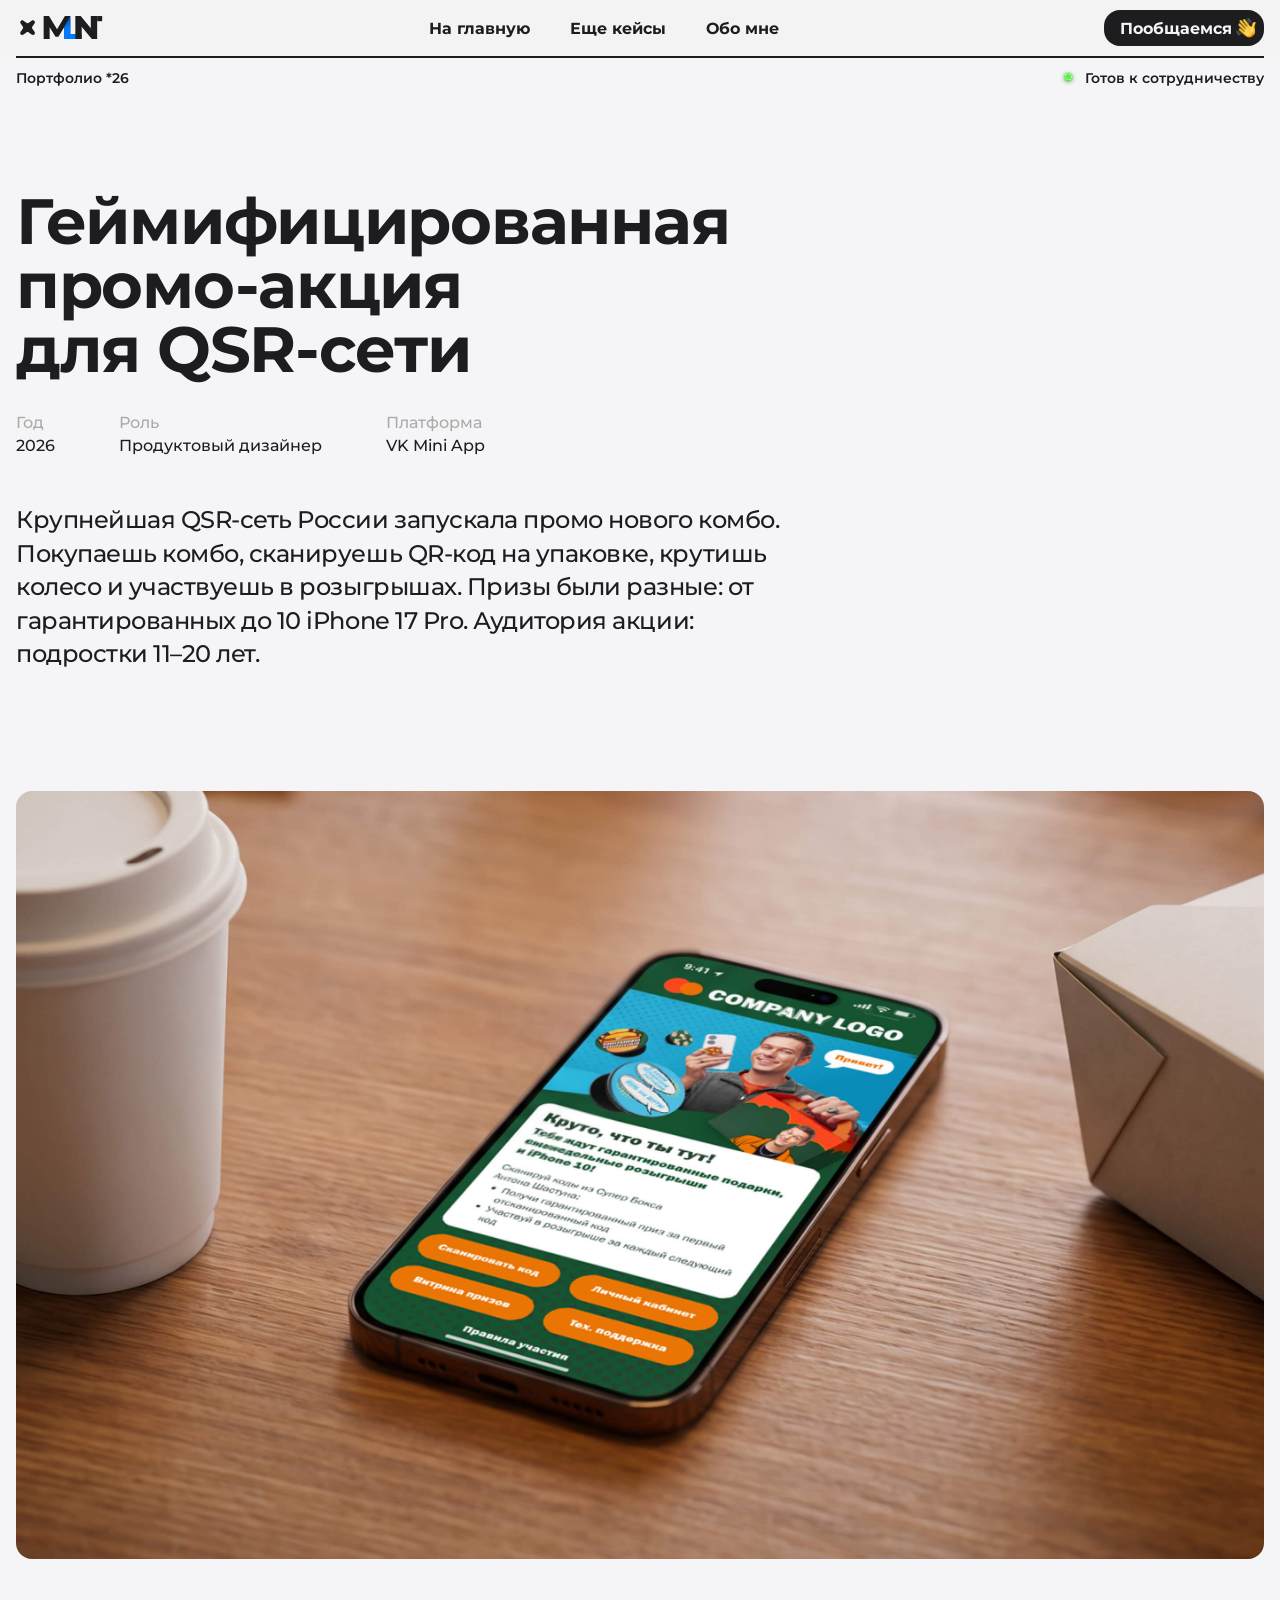
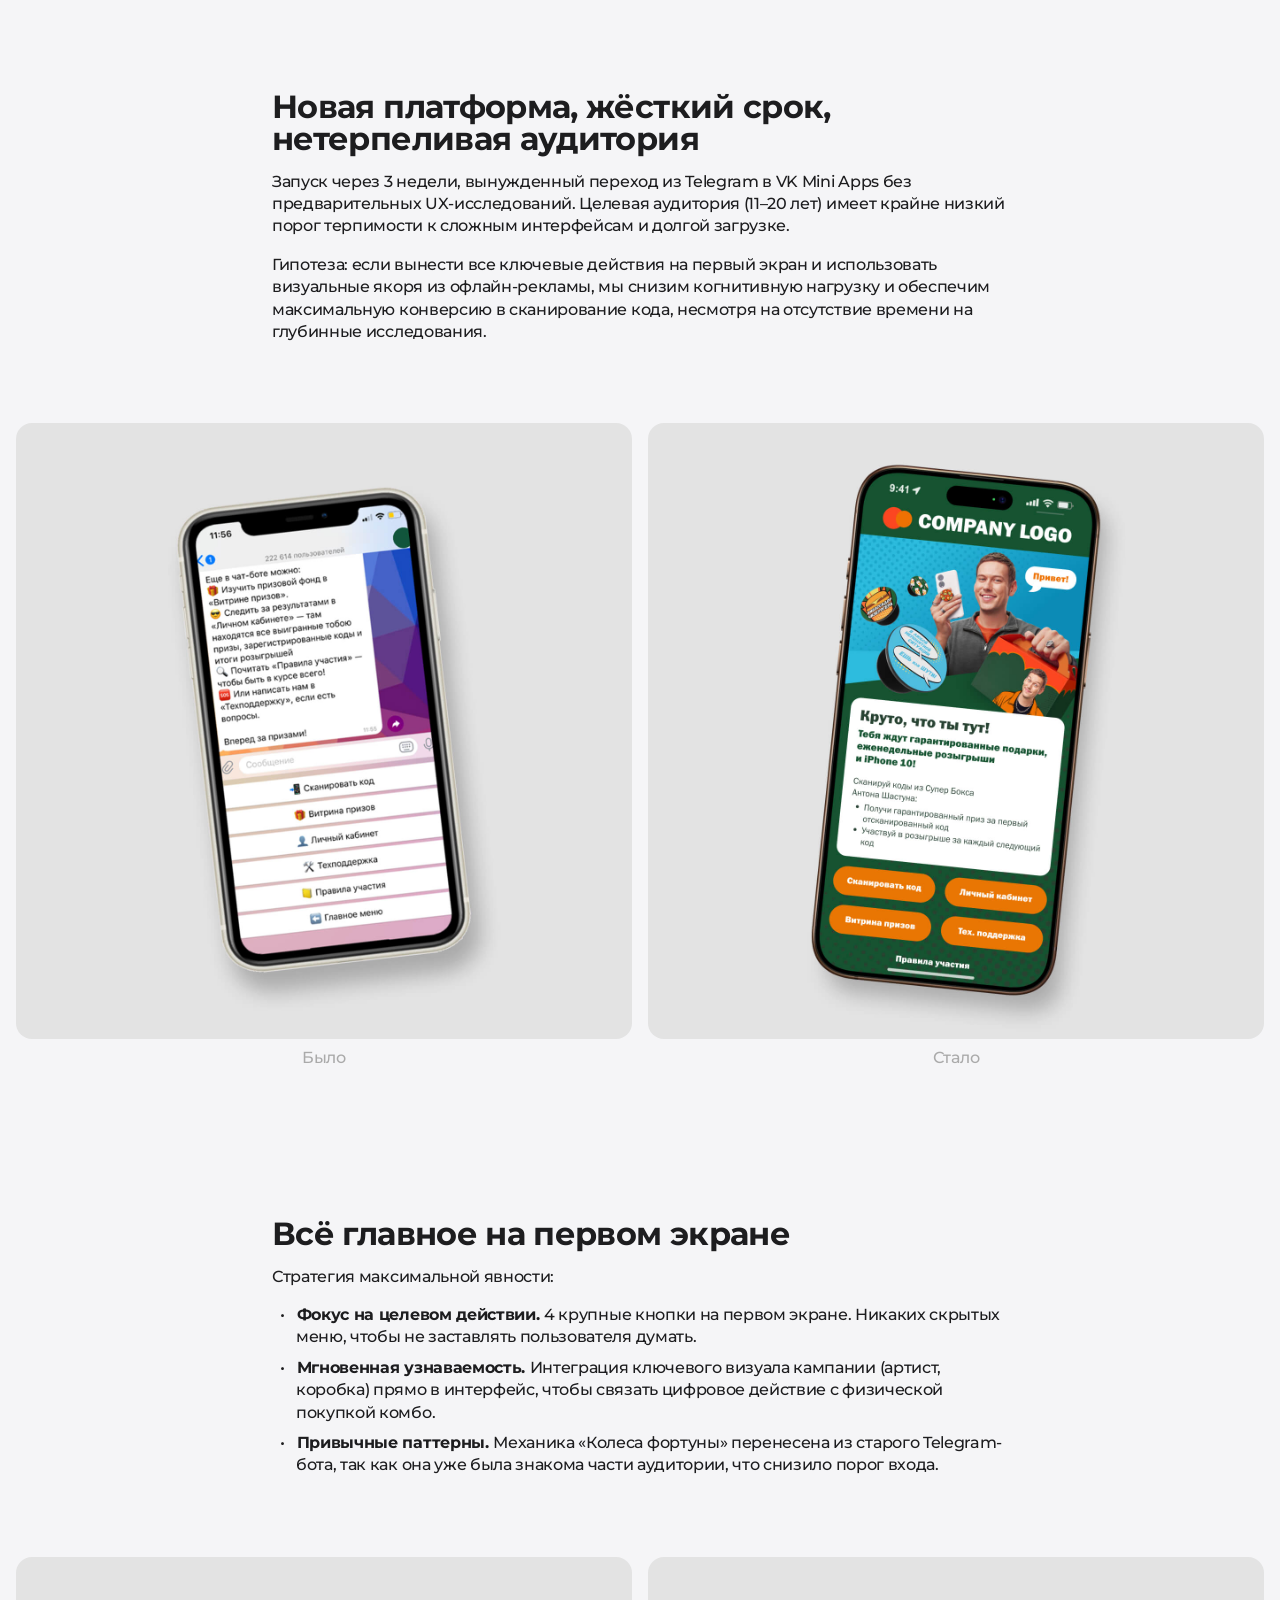
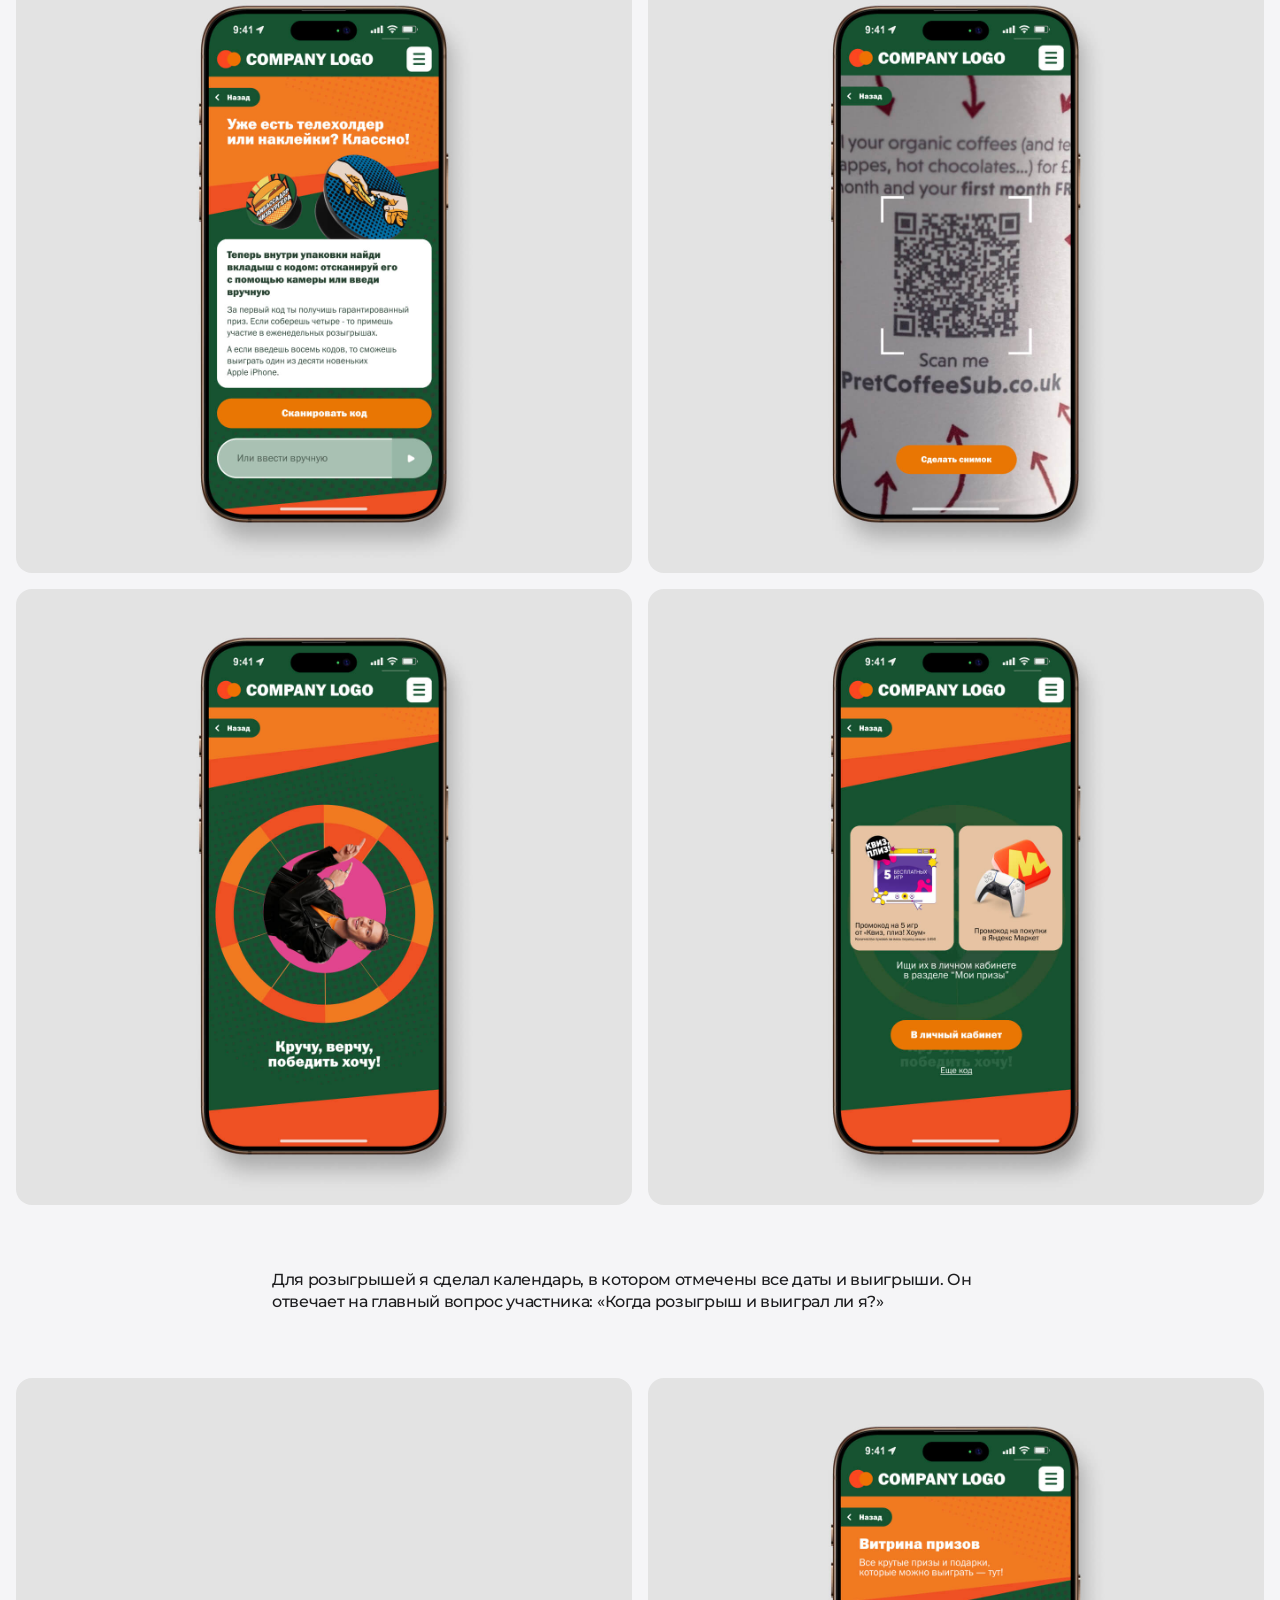
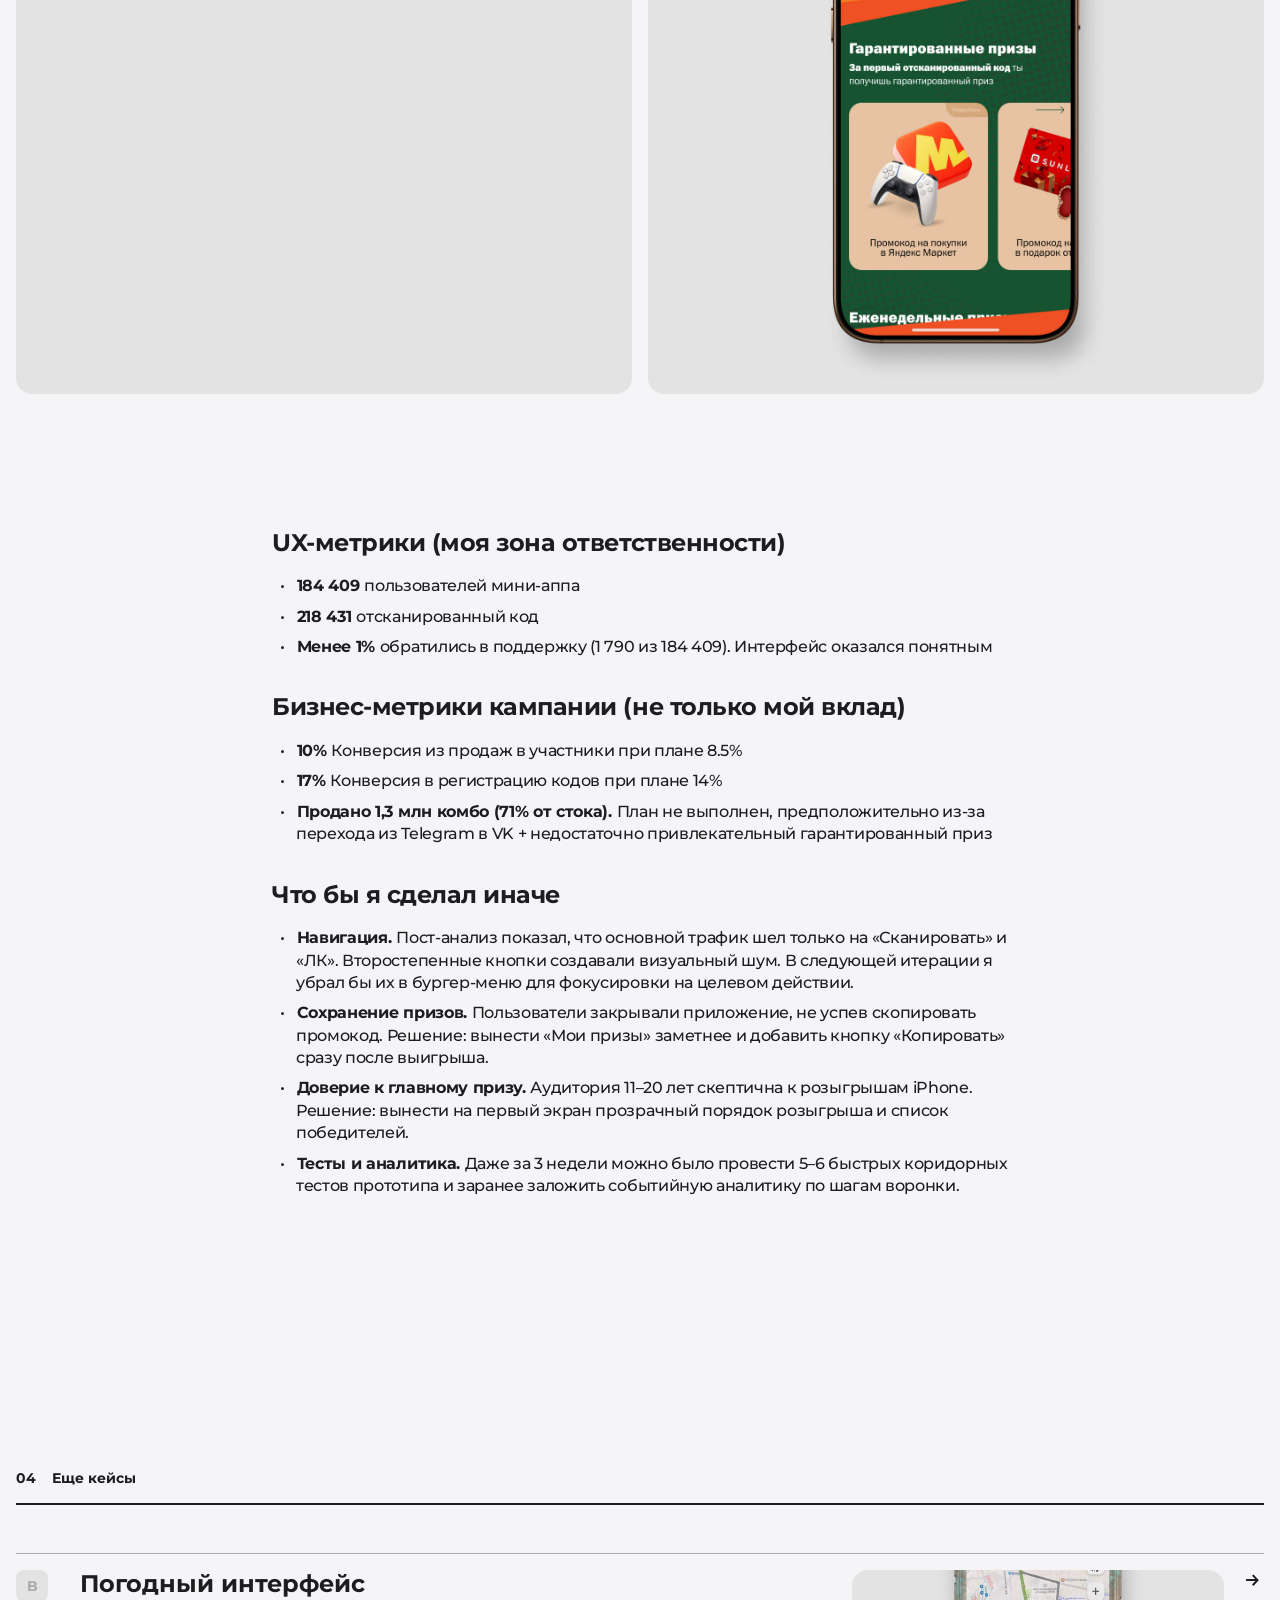
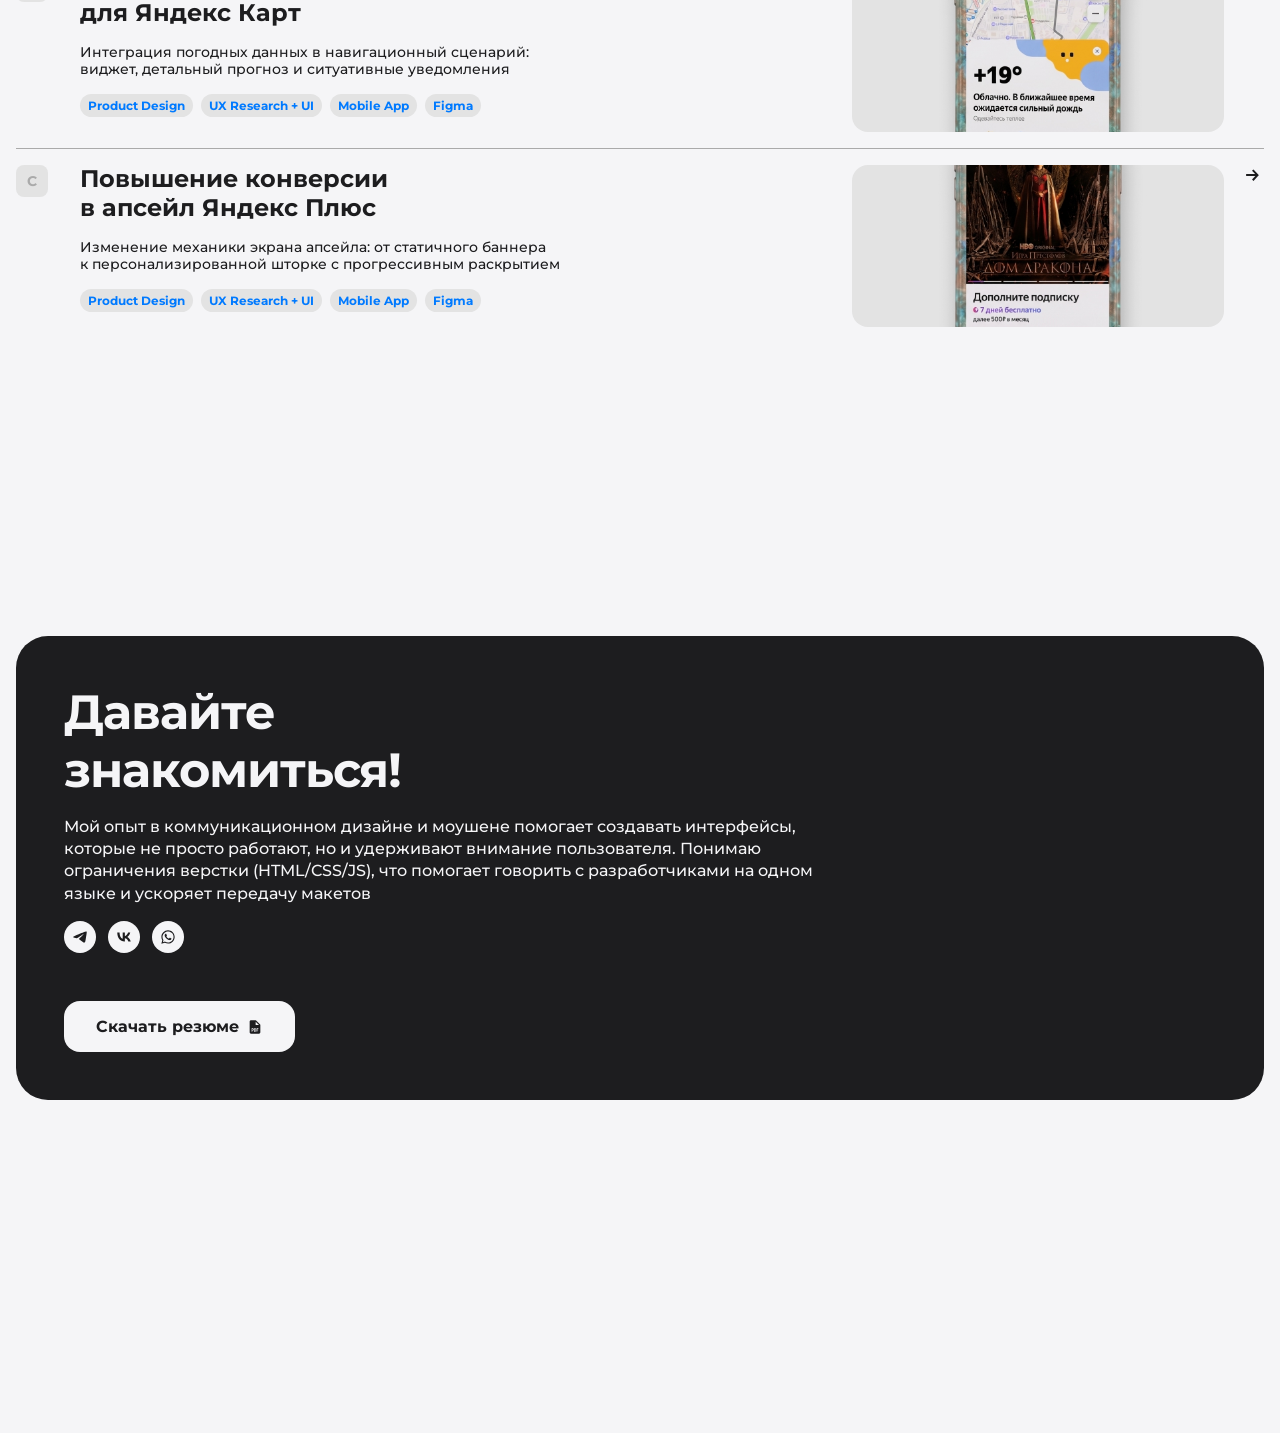
==== commit be95ebc5: "Убрал лишний тег в первом кейсе" ====
--- a/cases/case_1.html
+++ b/cases/case_1.html
@@ -32,7 +32,7 @@
             <nav class="header__nav">
                 <a href="../index.html" class="header__link">На главную</a>
                 <a href="#cases" class="header__link">Еще кейсы</a>
-                <a href="../about.html" class="header__link">Обо мне</a>
+                <a href="../404.html" class="header__link">Обо мне</a>
             </nav>
             <a href="#footer" class="btn btn_primary_small_icon">
                 <span>Пообщаемся</span>
@@ -286,7 +286,7 @@
                                         <span class="case-card__tag">Product Design</span>
                                         <span class="case-card__tag">Mobile App</span>
                                         <span class="case-card__tag">Figma</span>
-                                        <span class="case-card__tag">Tag text</span>
+                                        <span class="case-card__tag tag-placeholder">Tag text</span>
                                     </div>
                                 </div>
                             </div>
@@ -330,7 +330,7 @@
                     <!-- Кейс C -->
                     <div class="case-card">
                         <div class="block_devider_gray"></div>
-                        <a href="#" class="case-card__content">
+                        <a href="case_3.html" class="case-card__content">
                             <div class="case-card__number">C</div>
                             <div class="case-card__left">
                                 <div class="case-card__info">
@@ -374,15 +374,15 @@
                     <h2 class="contacts__headline">Давайте<br>знакомиться!</h2>
                     <p class="contacts__desc">Мой опыт в коммуникационном дизайне и моушене помогает создавать интерфейсы, которые не просто работают, но и удерживают внимание пользователя. Понимаю ограничения верстки (HTML/CSS/JS), что помогает говорить с разработчиками на одном языке и ускоряет передачу макетов</p>
                     <div class="contacts__socials">
-                        <a href="#" class="contacts__social contacts__social--tg">
+                        <a href="https://t.me/malanov" class="contacts__social contacts__social--tg">
                             <img class="social-icon--default" src="../elements/tg_b.svg" alt="Telegram" width="16" height="16">
                             <img class="social-icon--hover" src="../elements/tg_w.svg" alt="Telegram" width="16" height="16">
                         </a>
-                        <a href="#" class="contacts__social contacts__social--vk">
+                        <a href="https://vk.ru/mikemal" class="contacts__social contacts__social--vk">
                             <img class="social-icon--default" src="../elements/vk_b.svg" alt="VK" width="16" height="16">
                             <img class="social-icon--hover" src="../elements/vk_w.svg" alt="VK" width="16" height="16">
                         </a>
-                        <a href="#" class="contacts__social contacts__social--wu">
+                        <a href="https://wa.me/qr/7PNFHAGL4TN4G1" class="contacts__social contacts__social--wu">
                             <img class="social-icon--default" src="../elements/wu_b.svg" alt="WhatsApp" width="16" height="16">
                             <img class="social-icon--hover" src="../elements/wu_w.svg" alt="WhatsApp" width="16" height="16">
                         </a>
@@ -412,7 +412,7 @@
                 <div class="footer__info">
                     <div class="footer__column">
                         <span class="footer__label">E-MAIL</span>
-                        <a href="mailto:m.alanov@gmail.com" class="footer__link">m.alanov@gmail.com</a>
+                        <span class="footer__link">m.malanov@gmail.com</span>
                     </div>
                     <div class="footer__column">
                         <span class="footer__label">ELSEWHERE</span>
@@ -420,7 +420,7 @@
                     </div>
                     <div class="footer__column">
                         <span class="footer__label">LOCATION</span>
-                        <span class="footer__link">Moscow</span>
+                        <a href="#" class="footer__link">Moscow</a>
                     </div>
                 </div>
                 <div class="footer__divider"></div>
--- a/style.css
+++ b/style.css
@@ -1,3 +1,5 @@
+
+
 /* ===== СБРОС СТИЛЕЙ ===== */
 * {
     margin: 0;
@@ -12,6 +14,11 @@
     color: #1D1D1F;
     background: #F5F5F7;
     min-height: 100vh;
+}
+
+body {
+    display: flow-root;
+    padding-bottom: 267px;
 }
 
 /* ===== ПРЕЛОАДЕР ===== */
@@ -676,6 +683,10 @@
     font-size: 12px;
 }
 
+.tag-placeholder {
+    display: none;
+}
+
 .case-card__image {
     width: 372px;
     height: 162px;
@@ -925,7 +936,7 @@
     max-width: 100%;
     background: #F5F5F7;
     position: relative;
-    top: 0;
+/*    top: 0; */
     z-index: 25;
 }
 
@@ -2473,3 +2484,13 @@
         padding: 0 16px;
     }
 }
+
+body.is-home .contacts {
+    margin-bottom: -677px;
+}
+
+@media (max-width: 720px) {
+    body.is-home .contacts {
+        margin-bottom: -250px;
+    }
+}
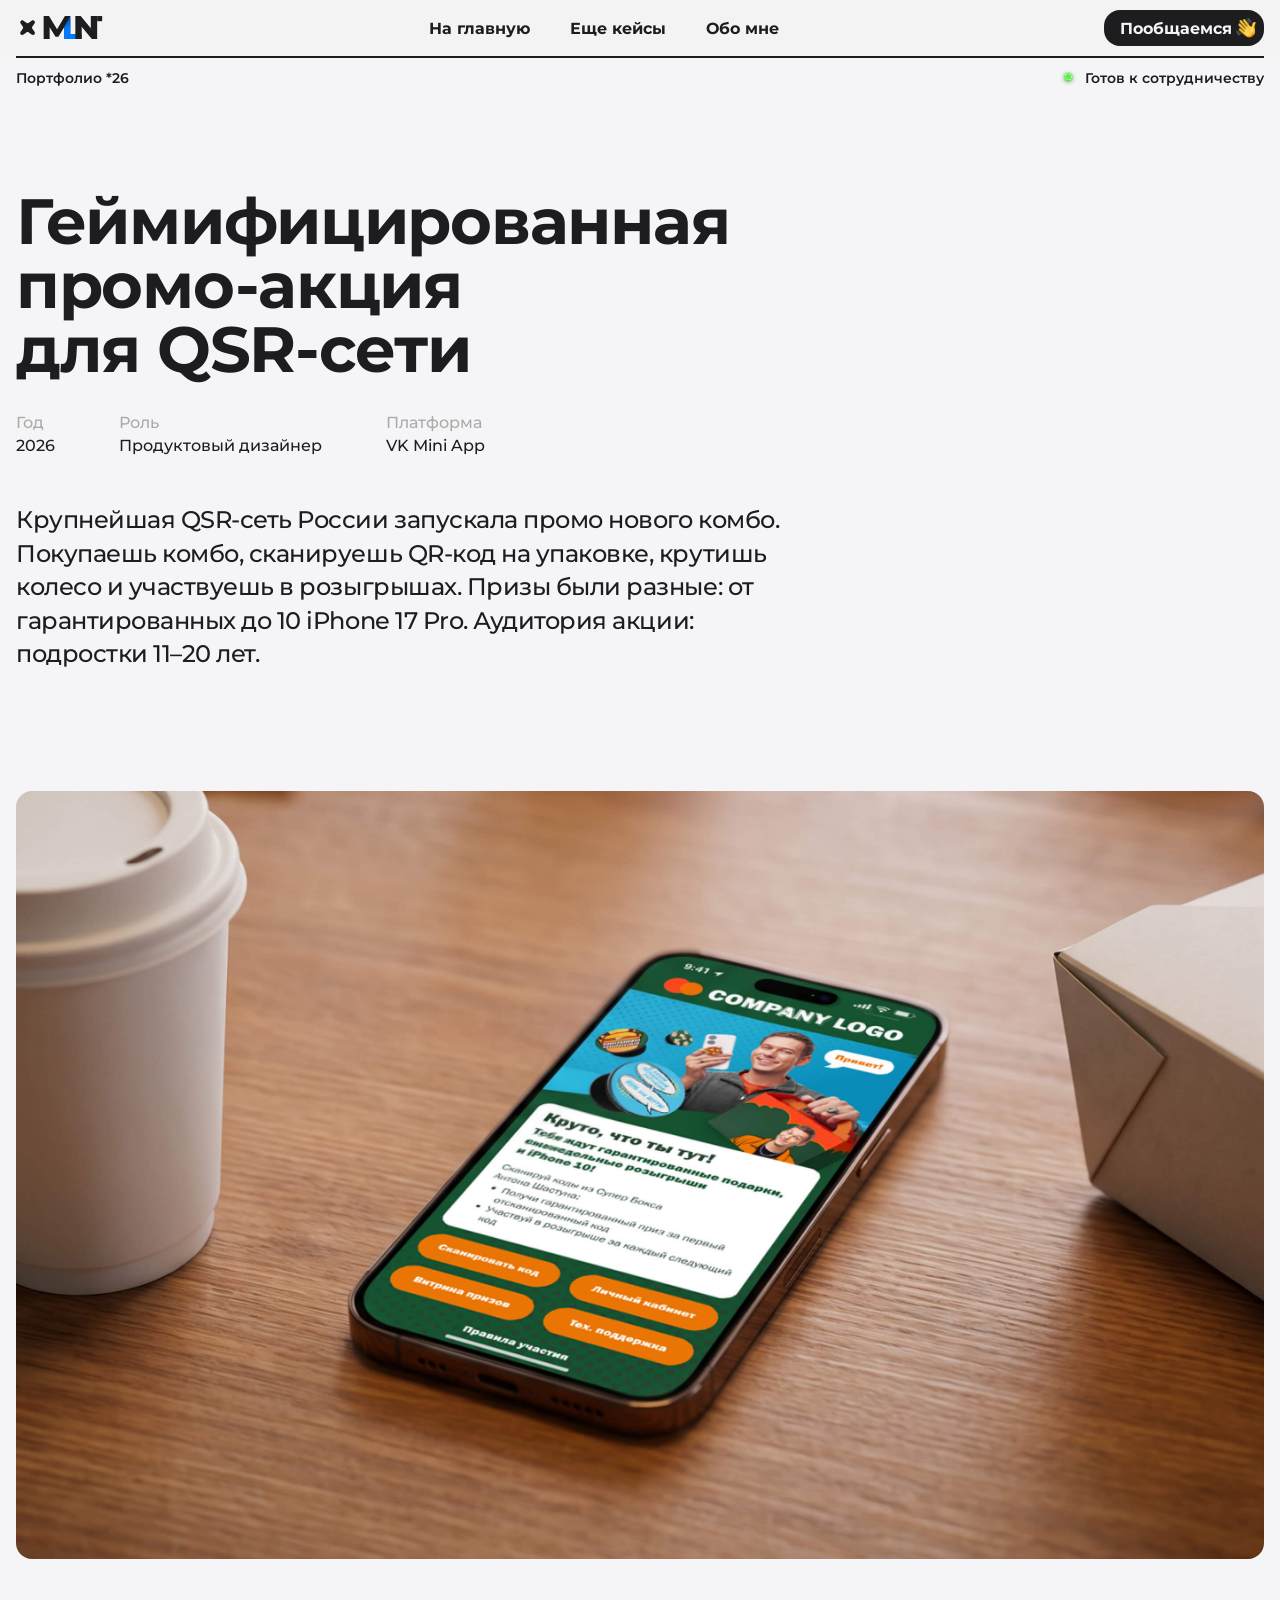
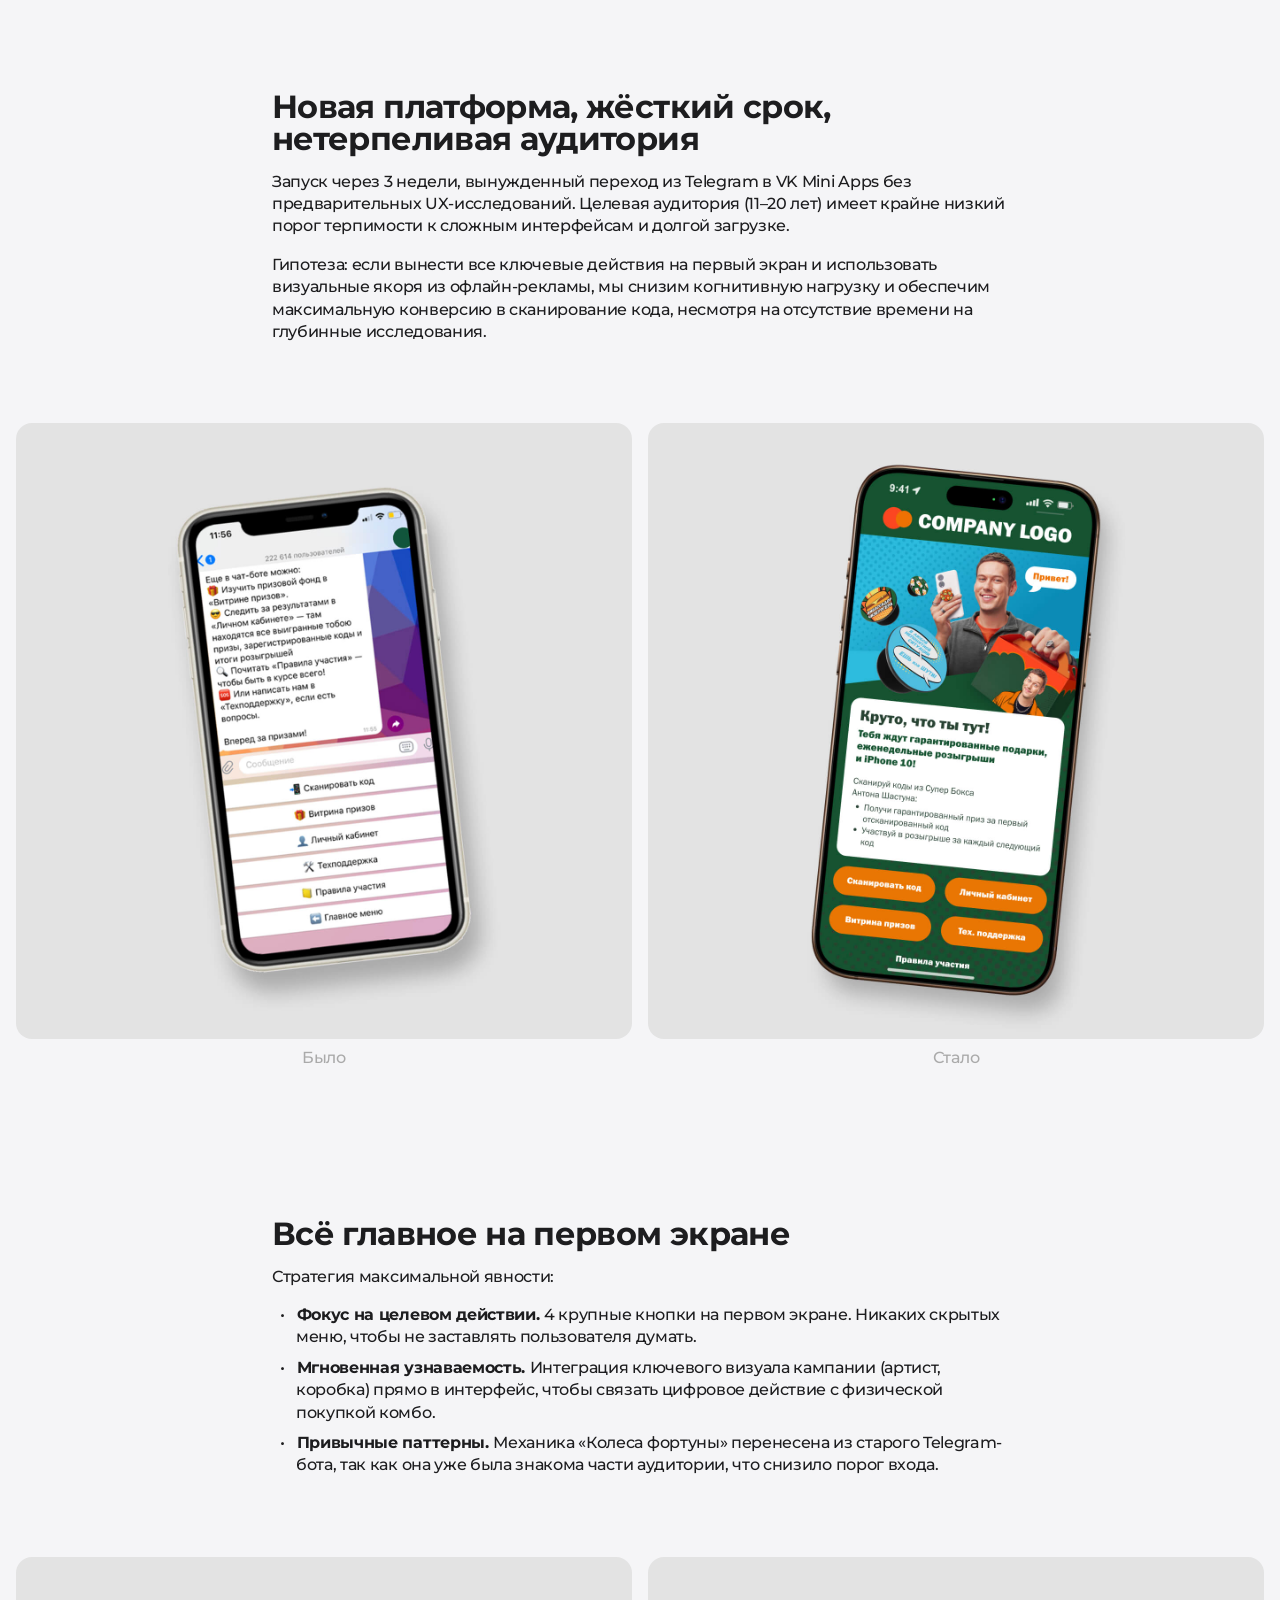
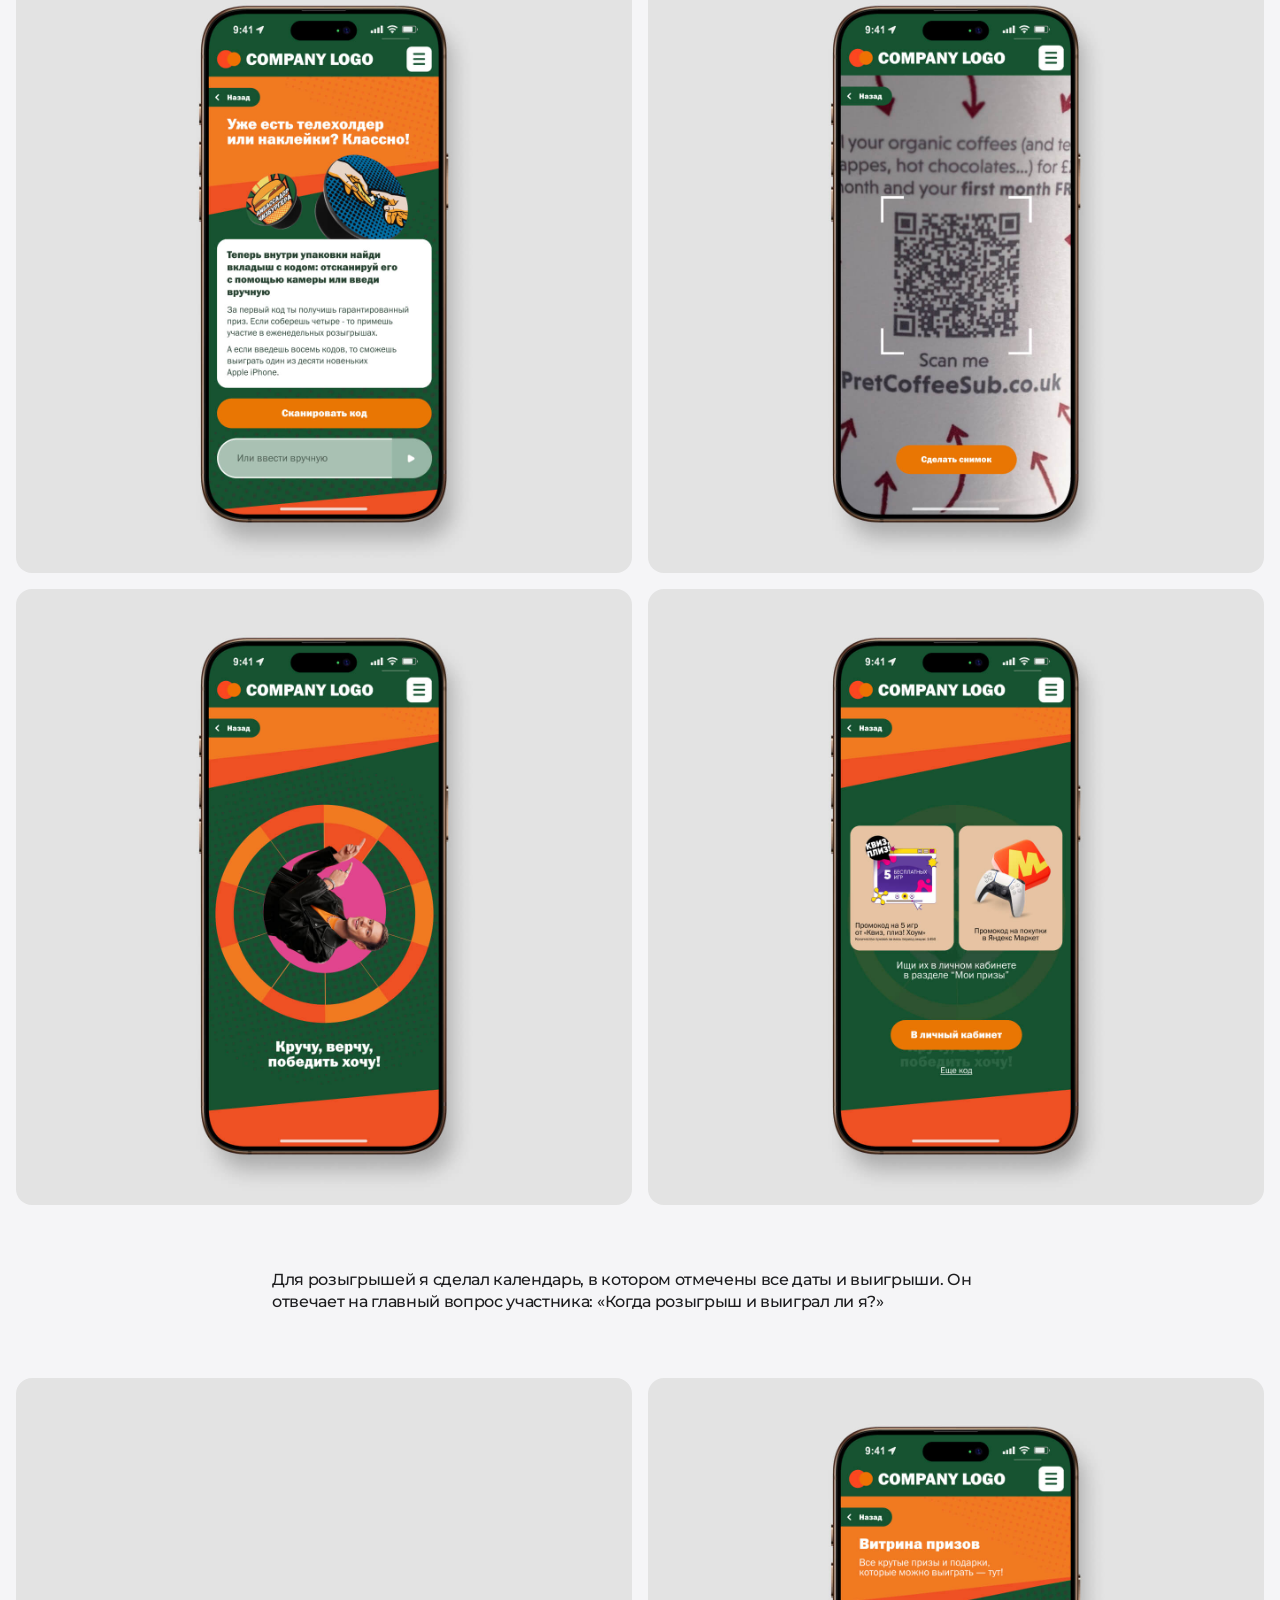
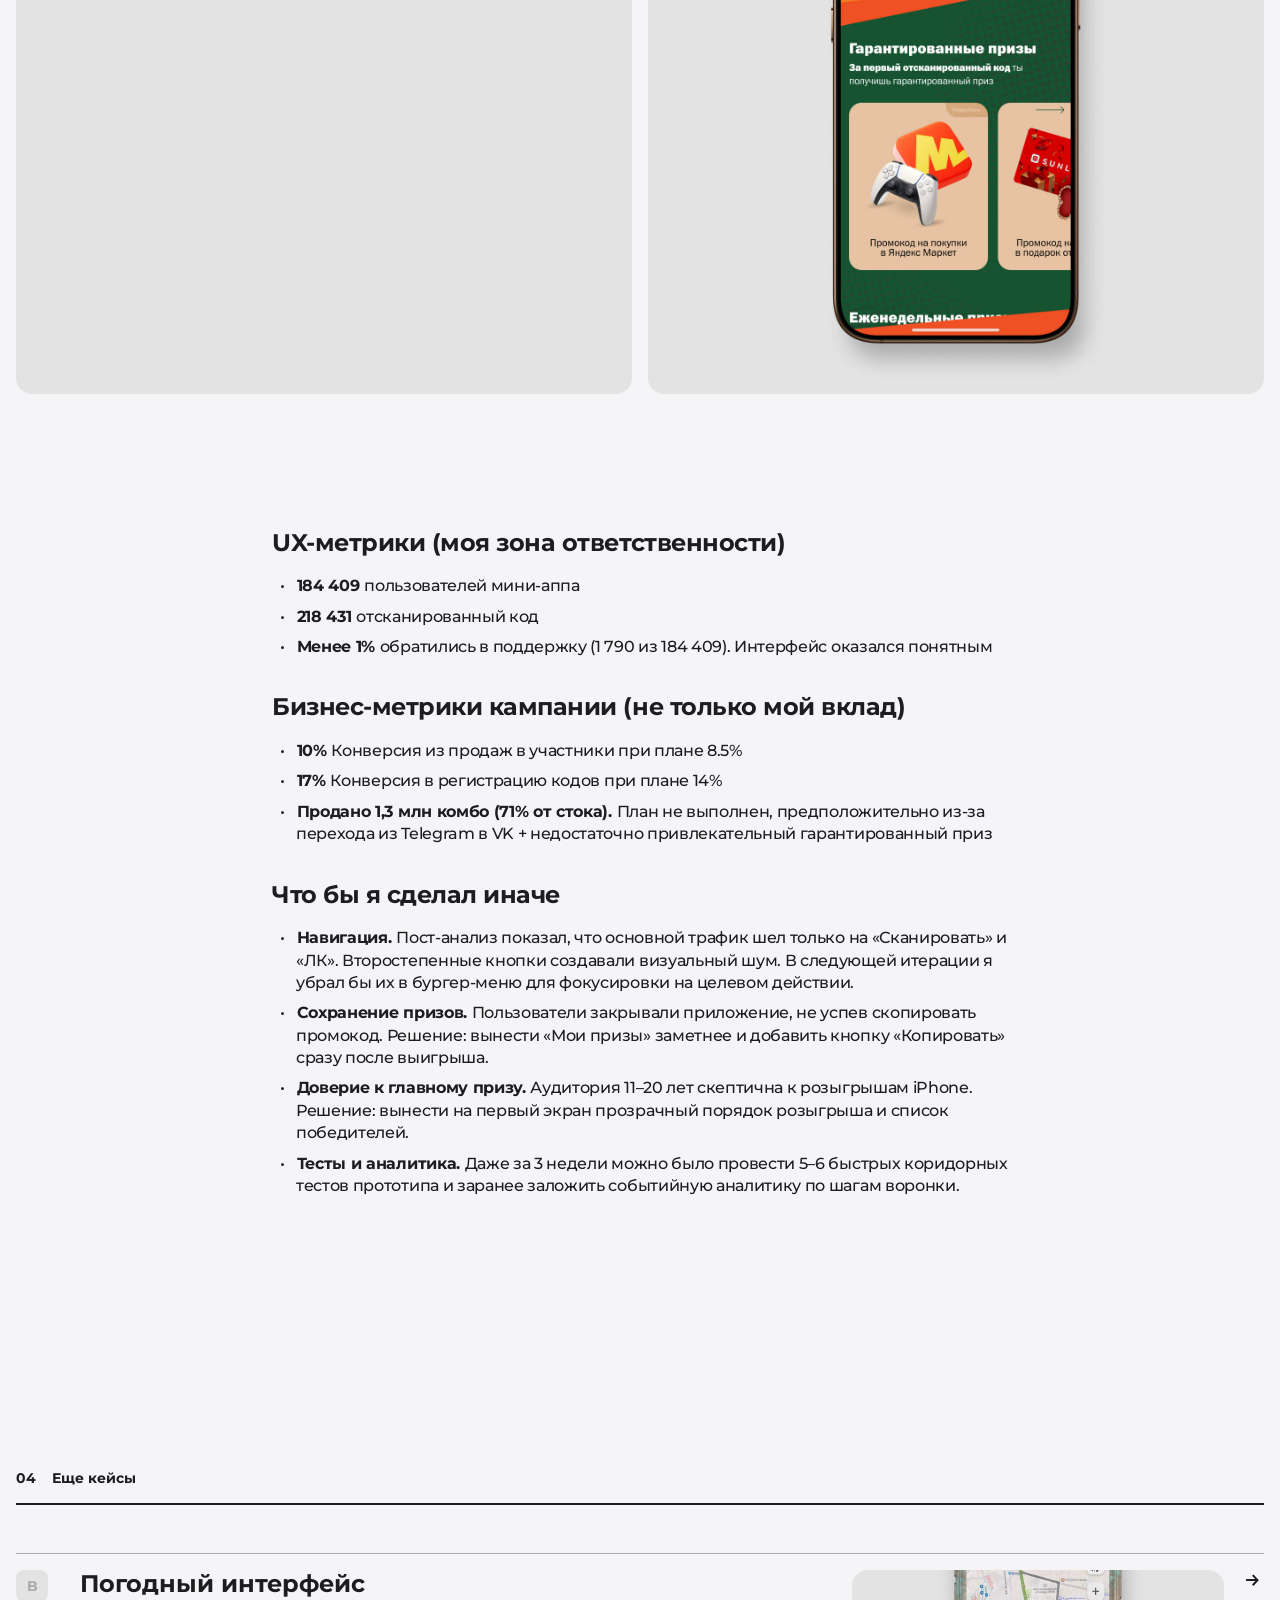
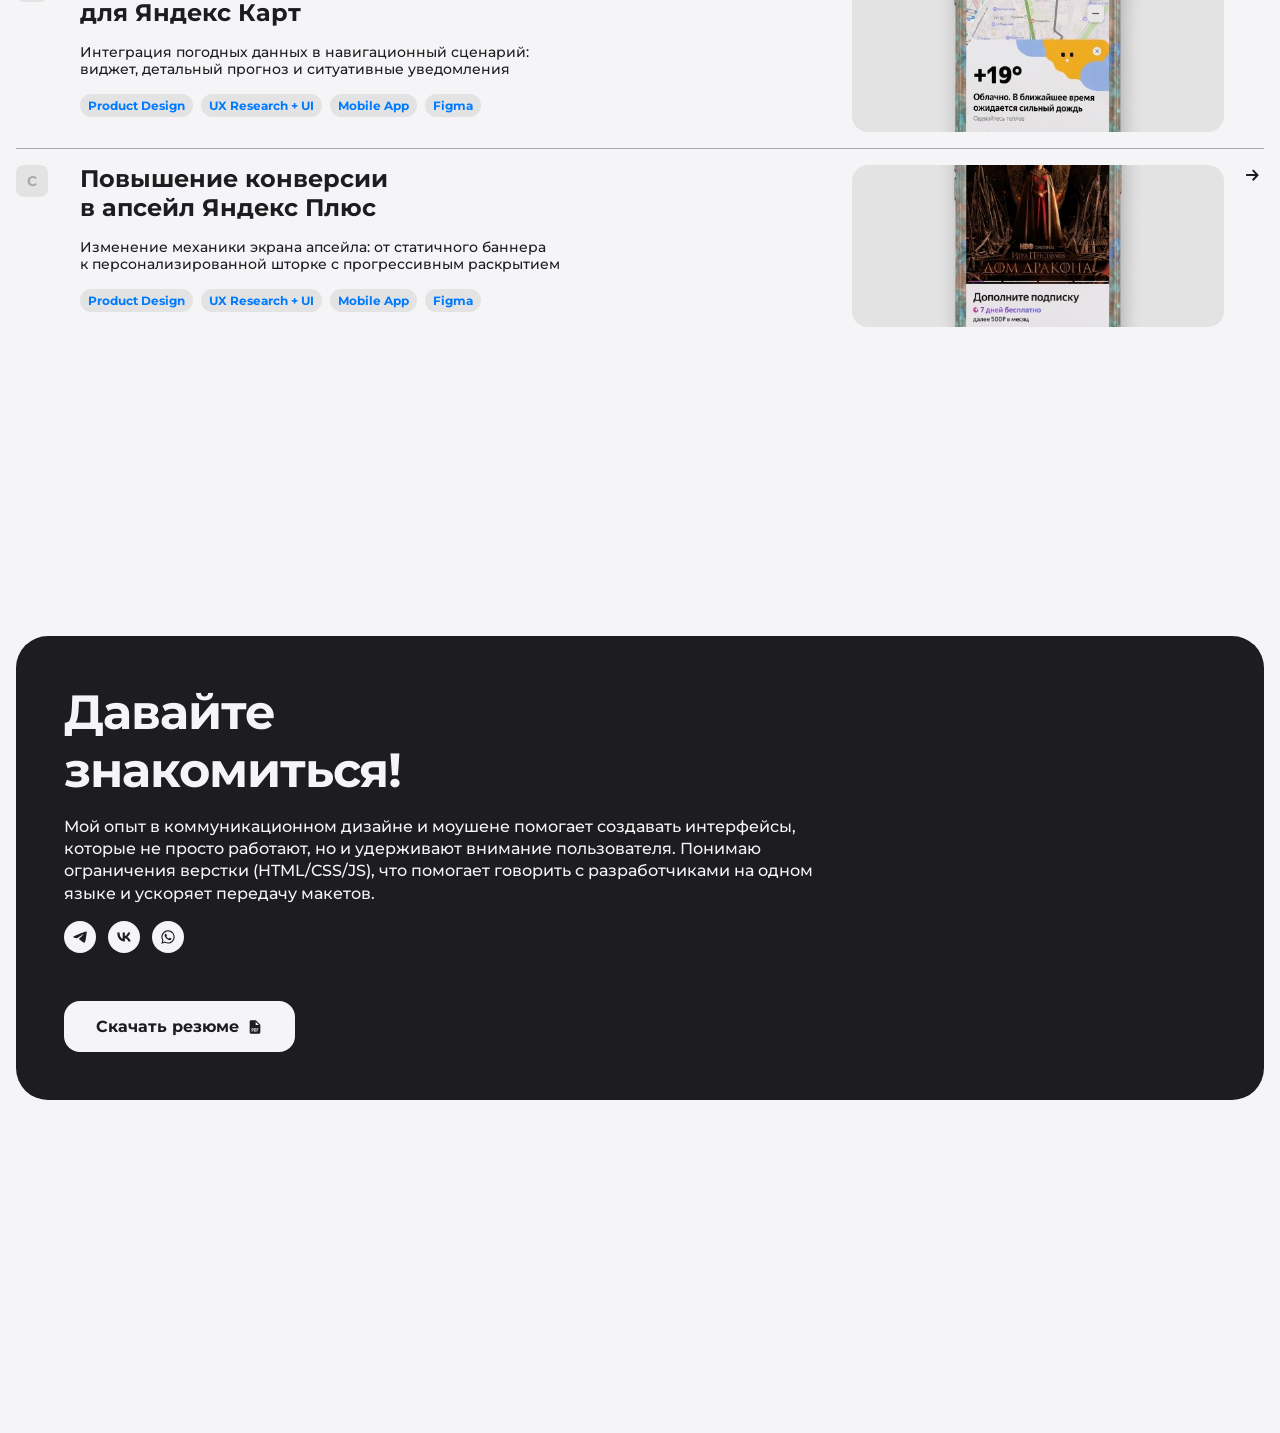
==== commit dfa9e12d: "Правки к текст" ====
--- a/cases/case_1.html
+++ b/cases/case_1.html
@@ -372,7 +372,7 @@
             <div class="contacts__card contacts__card--animated">
                 <div class="contacts__content">
                     <h2 class="contacts__headline">Давайте<br>знакомиться!</h2>
-                    <p class="contacts__desc">Мой опыт в коммуникационном дизайне и моушене помогает создавать интерфейсы, которые не просто работают, но и удерживают внимание пользователя. Понимаю ограничения верстки (HTML/CSS/JS), что помогает говорить с разработчиками на одном языке и ускоряет передачу макетов</p>
+                    <p class="contacts__desc">Мой опыт в коммуникационном дизайне и моушене помогает создавать интерфейсы, которые не просто работают, но и удерживают внимание пользователя. Понимаю ограничения верстки (HTML/CSS/JS), что помогает говорить с разработчиками на одном языке и ускоряет передачу макетов.</p>
                     <div class="contacts__socials">
                         <a href="https://t.me/malanov" class="contacts__social contacts__social--tg">
                             <img class="social-icon--default" src="../elements/tg_b.svg" alt="Telegram" width="16" height="16">
@@ -415,12 +415,12 @@
                         <span class="footer__link">m.malanov@gmail.com</span>
                     </div>
                     <div class="footer__column">
-                        <span class="footer__label">ELSEWHERE</span>
-                        <a href="#" class="footer__link">Linkedin</a>
+                        <span class="footer__label">PHONE</span>
+                        <span class="footer__link">+7 916 252 64 29</span>
                     </div>
                     <div class="footer__column">
                         <span class="footer__label">LOCATION</span>
-                        <a href="#" class="footer__link">Moscow</a>
+                        <span class="footer__link">Moscow</span>
                     </div>
                 </div>
                 <div class="footer__divider"></div>
--- a/style.css
+++ b/style.css
@@ -1264,11 +1264,6 @@
     font-size: 16px;
     color: #F5F5F7;
     text-decoration: none;
-    transition: opacity 0.3s ease;
-}
-
-.footer__link:hover {
-    opacity: 0.7;
 }
 
 .footer__divider {
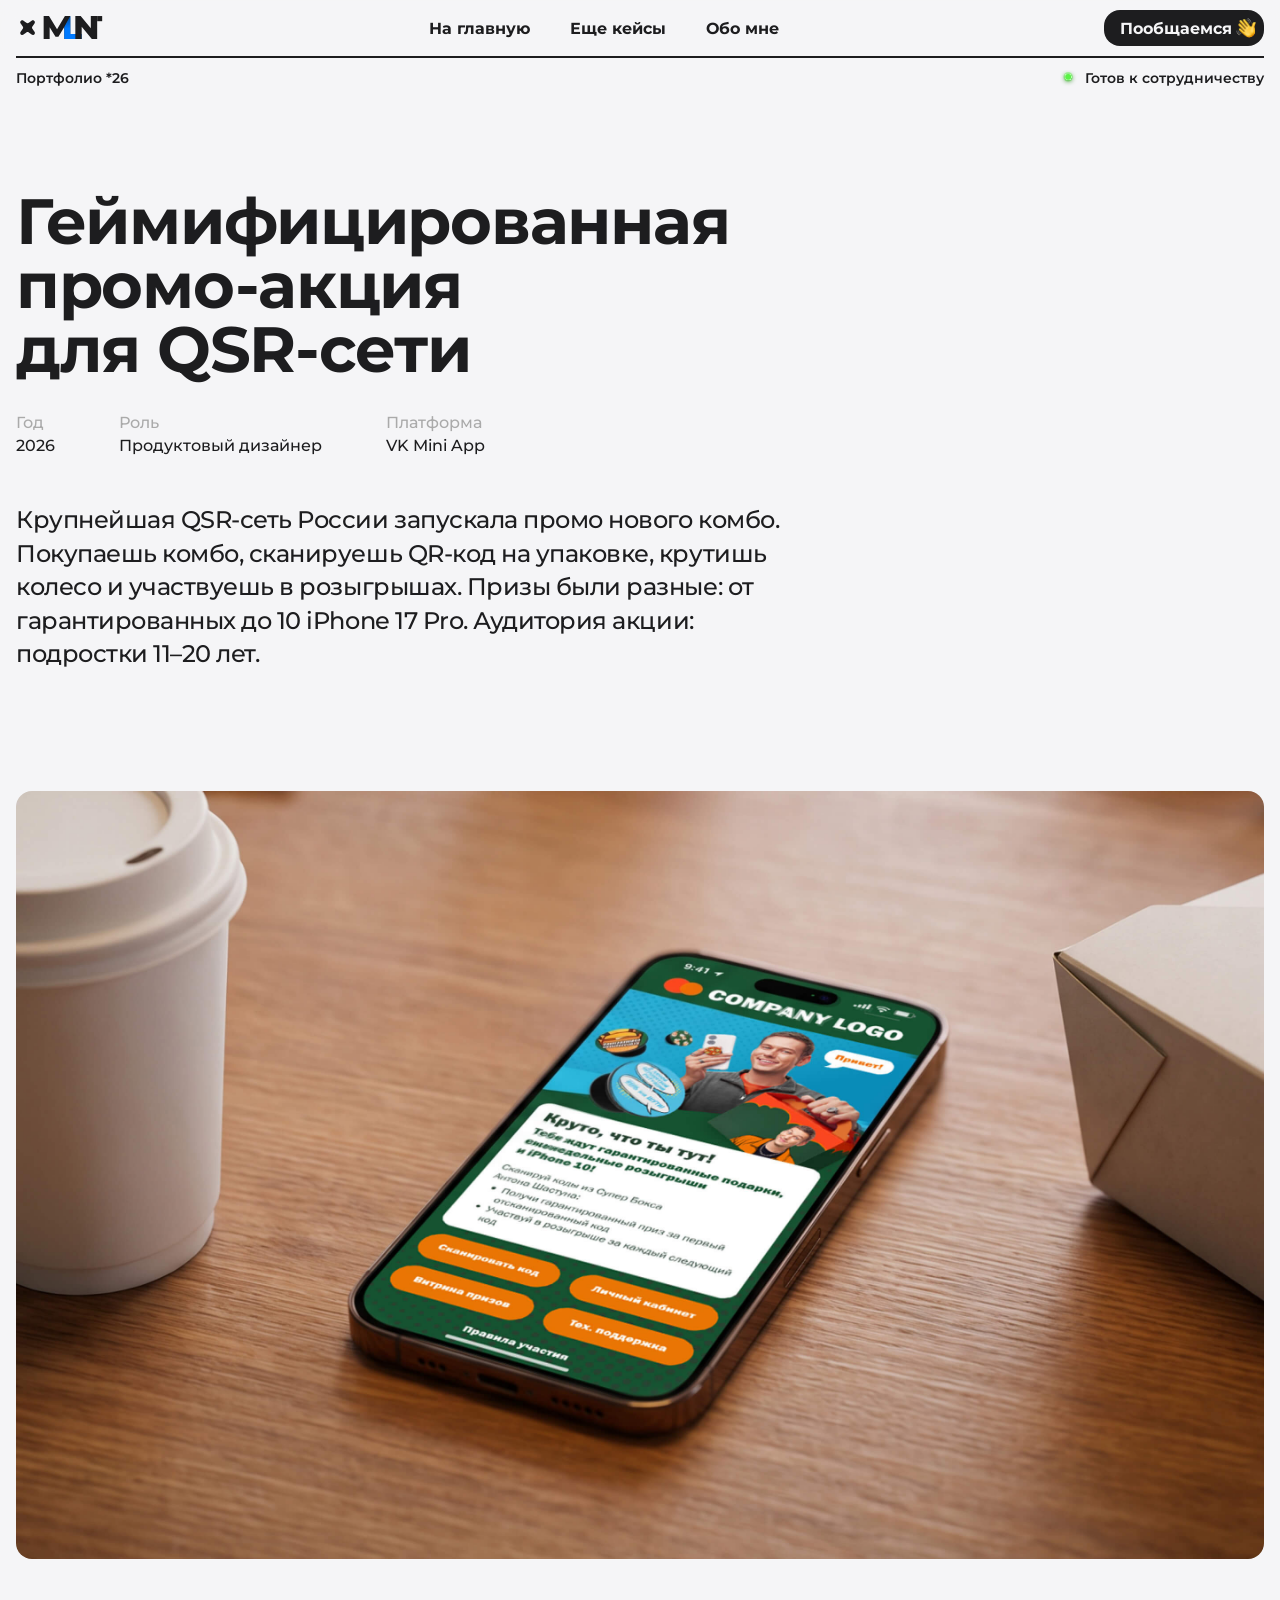
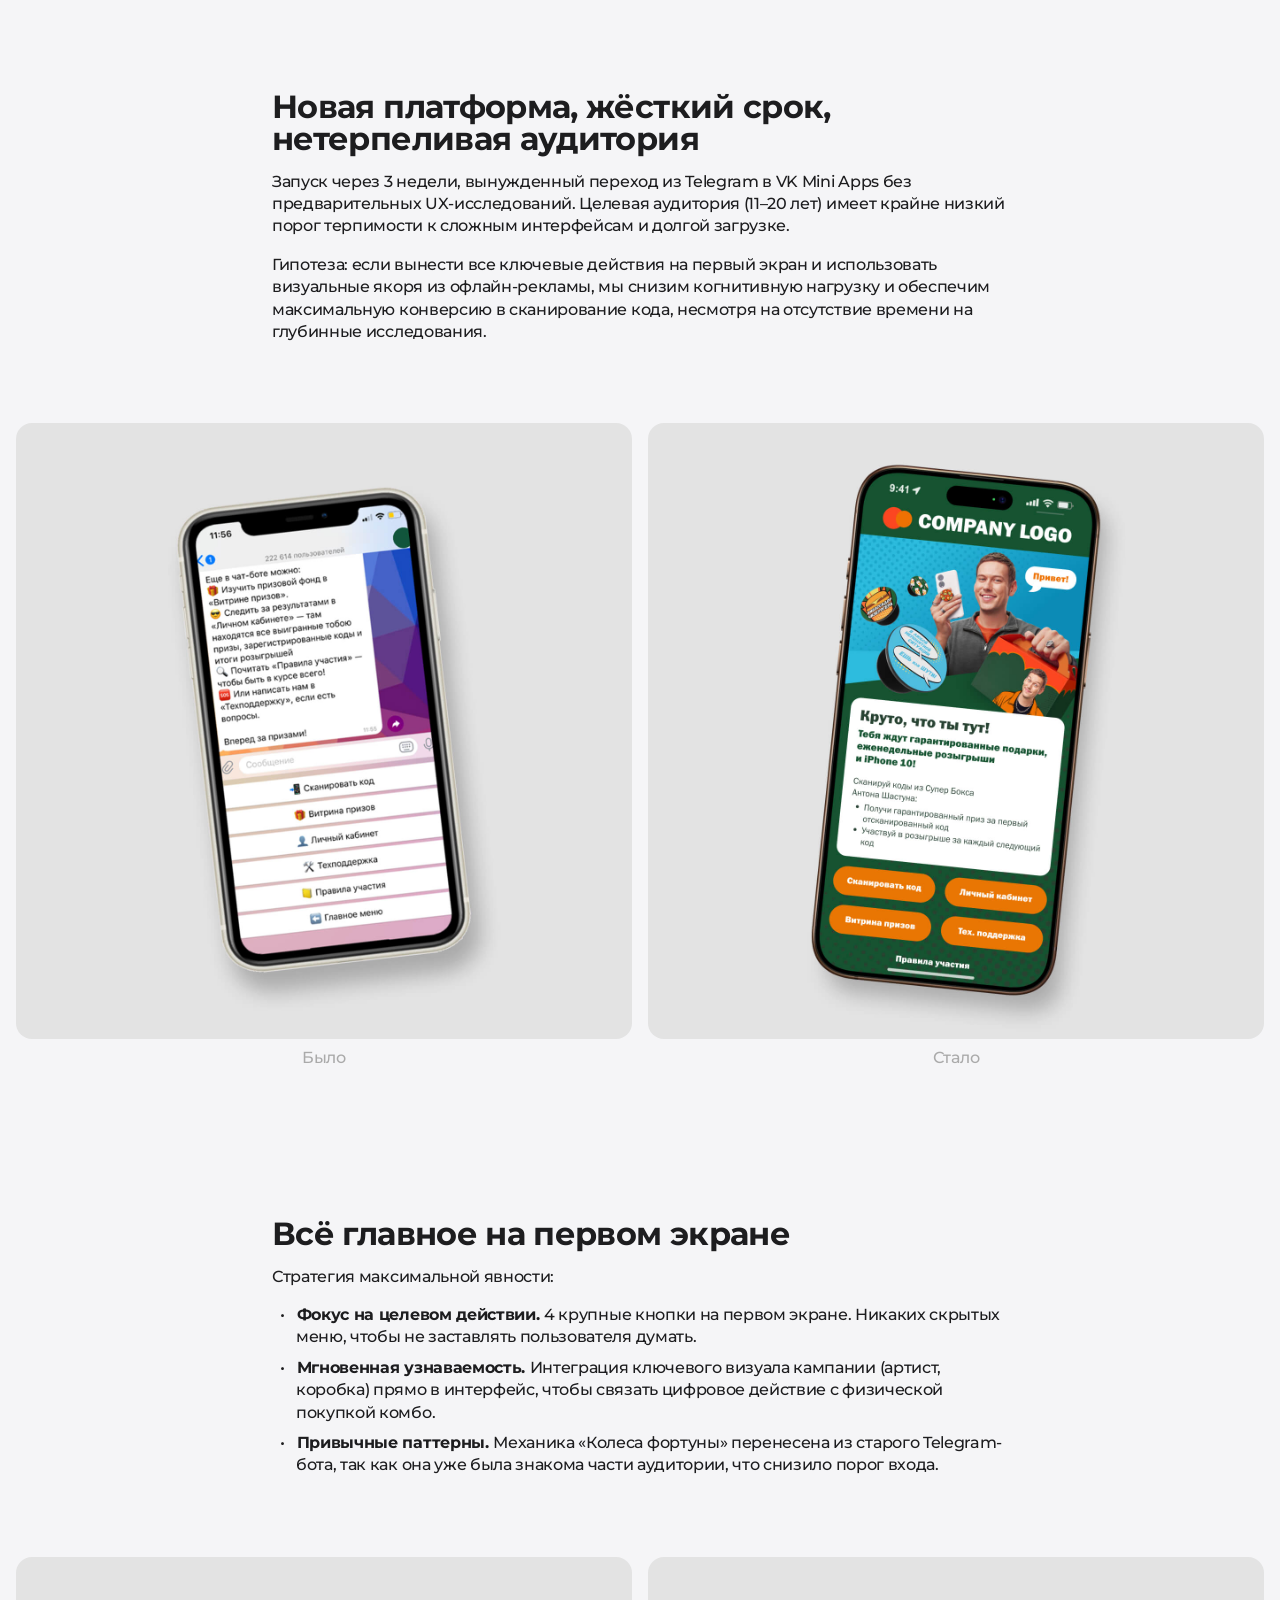
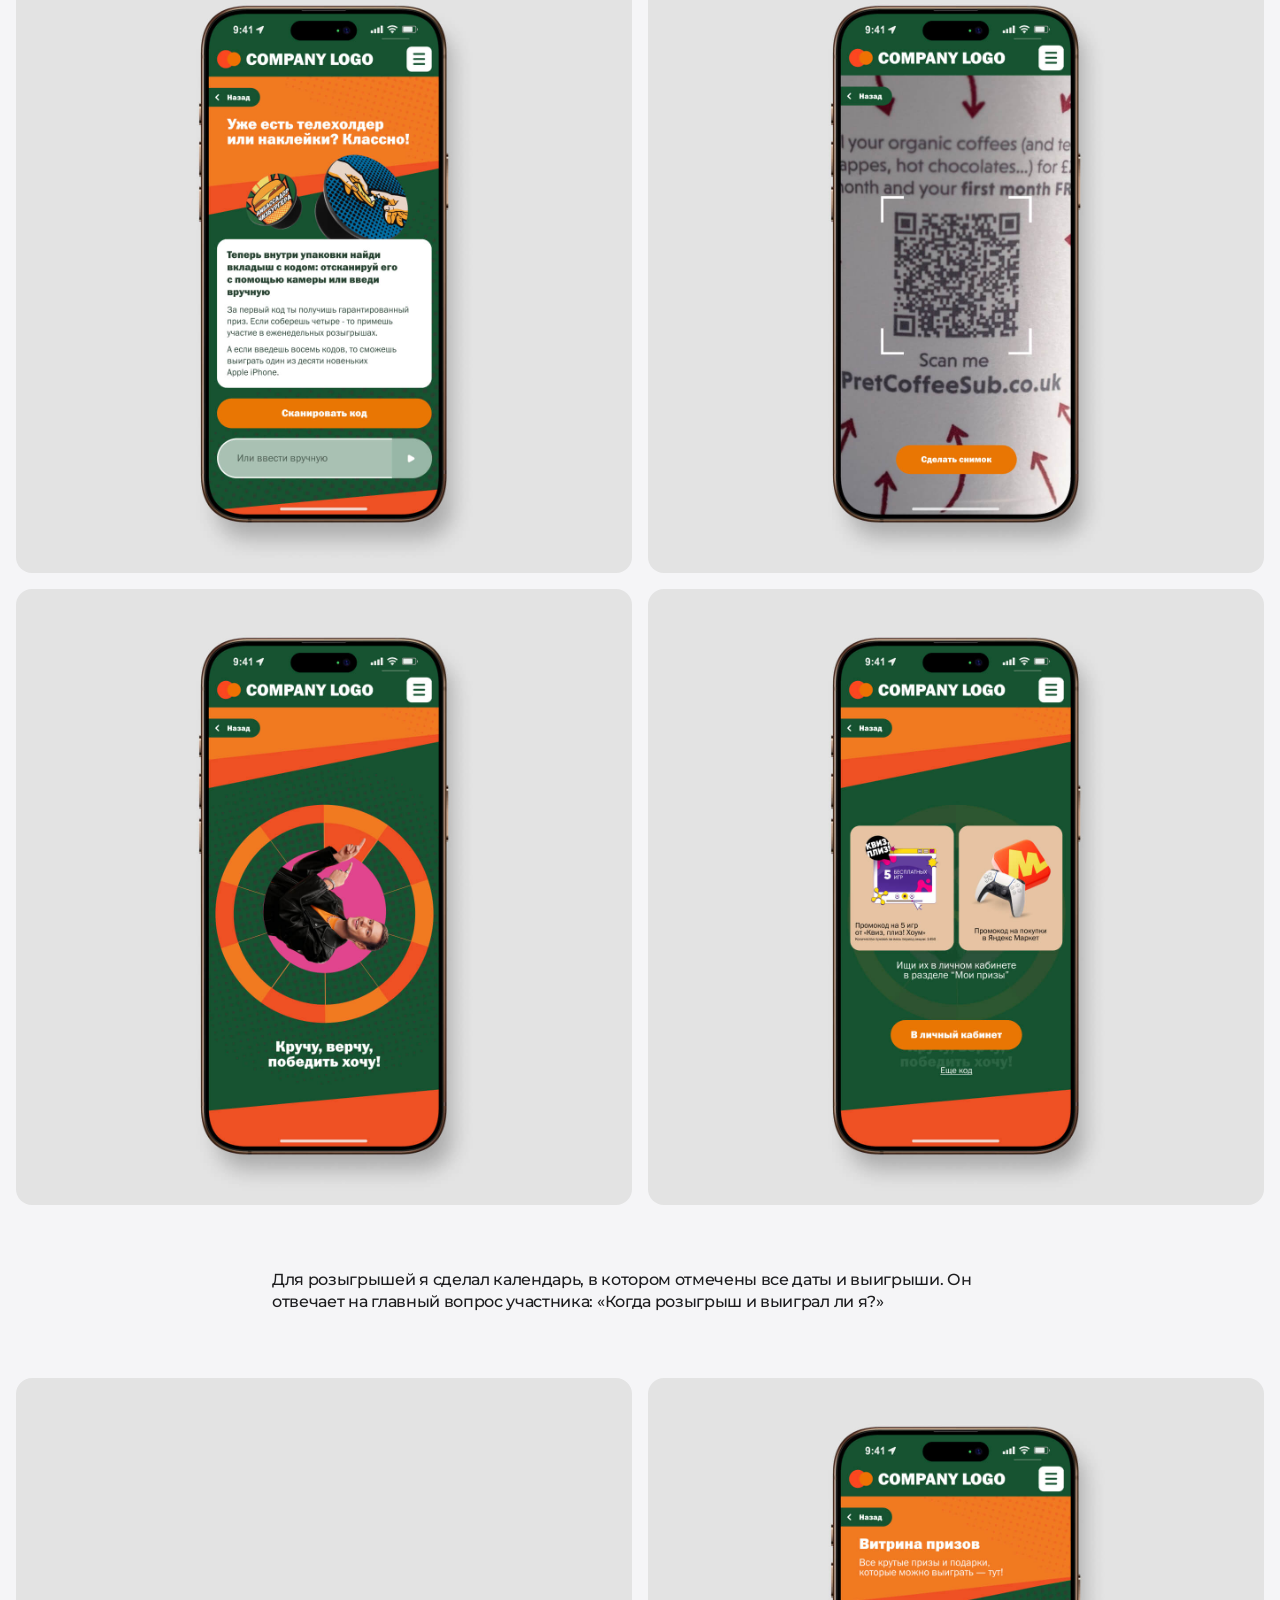
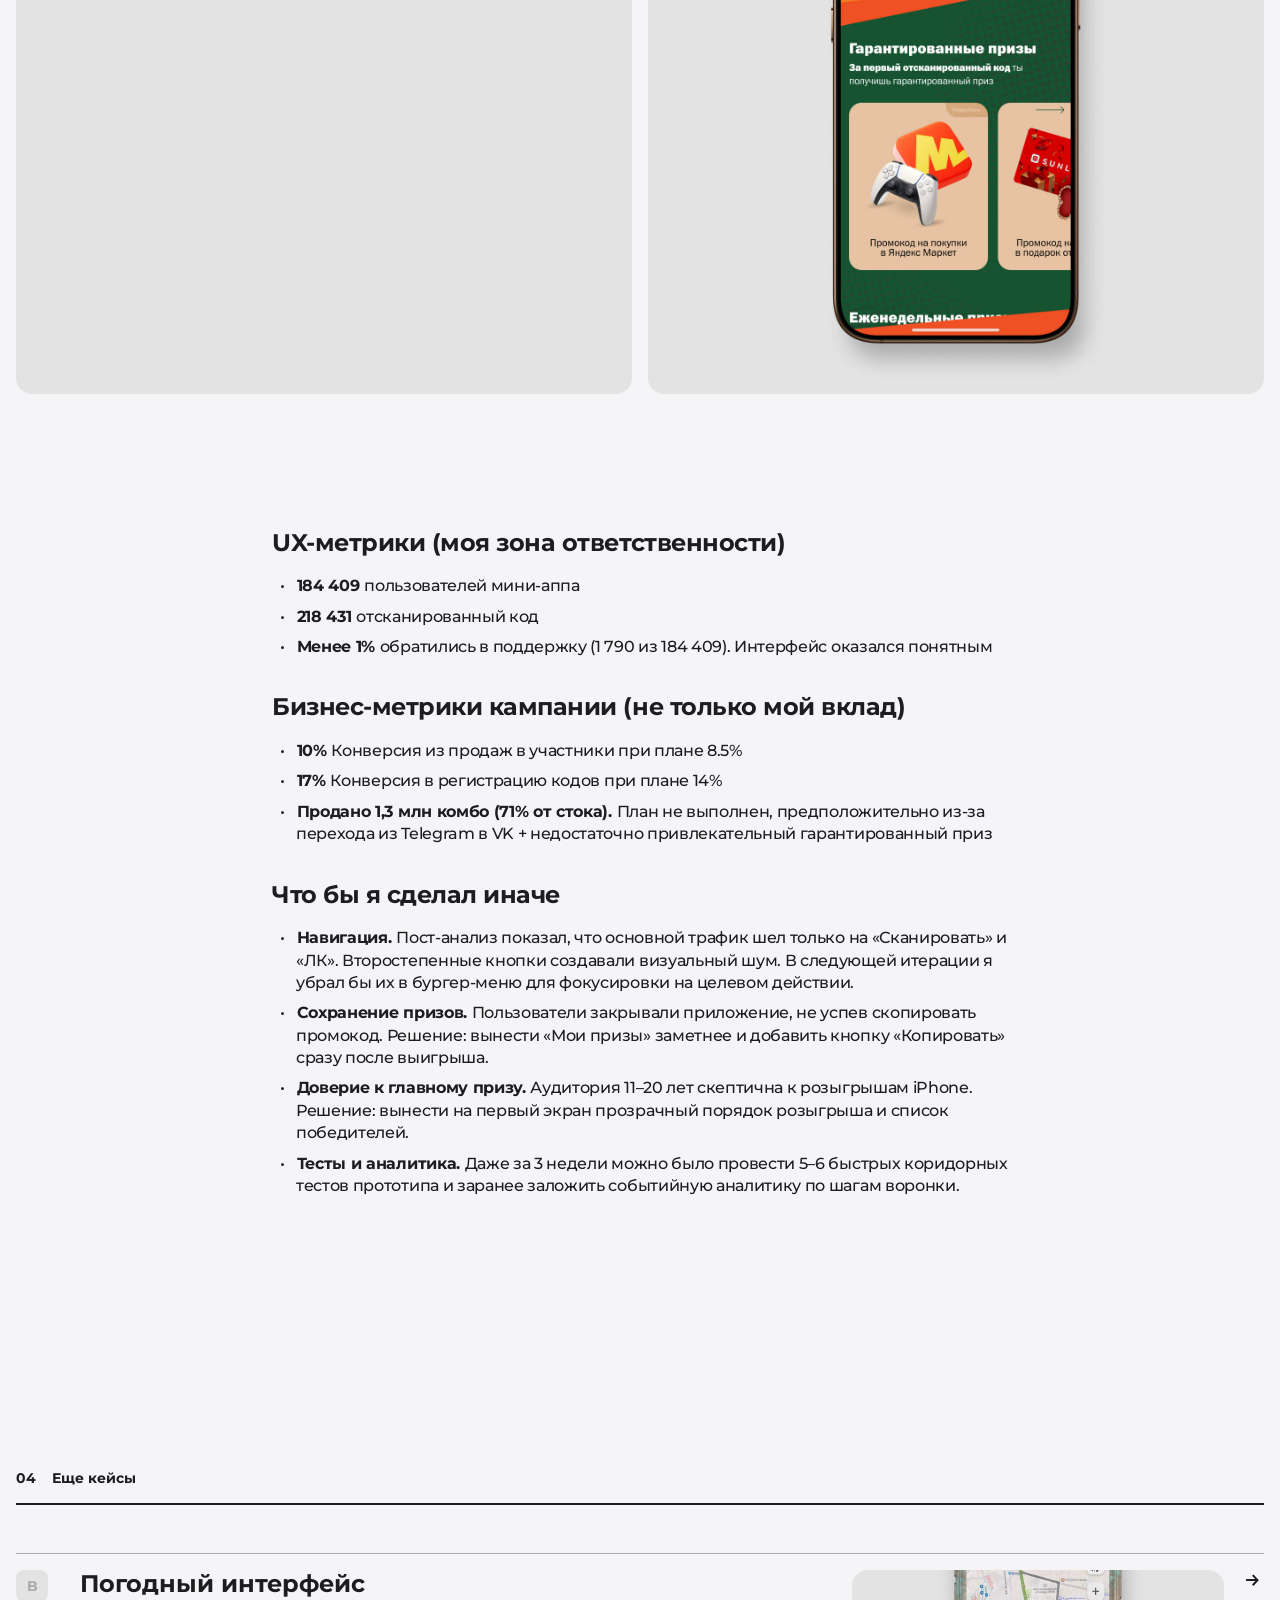
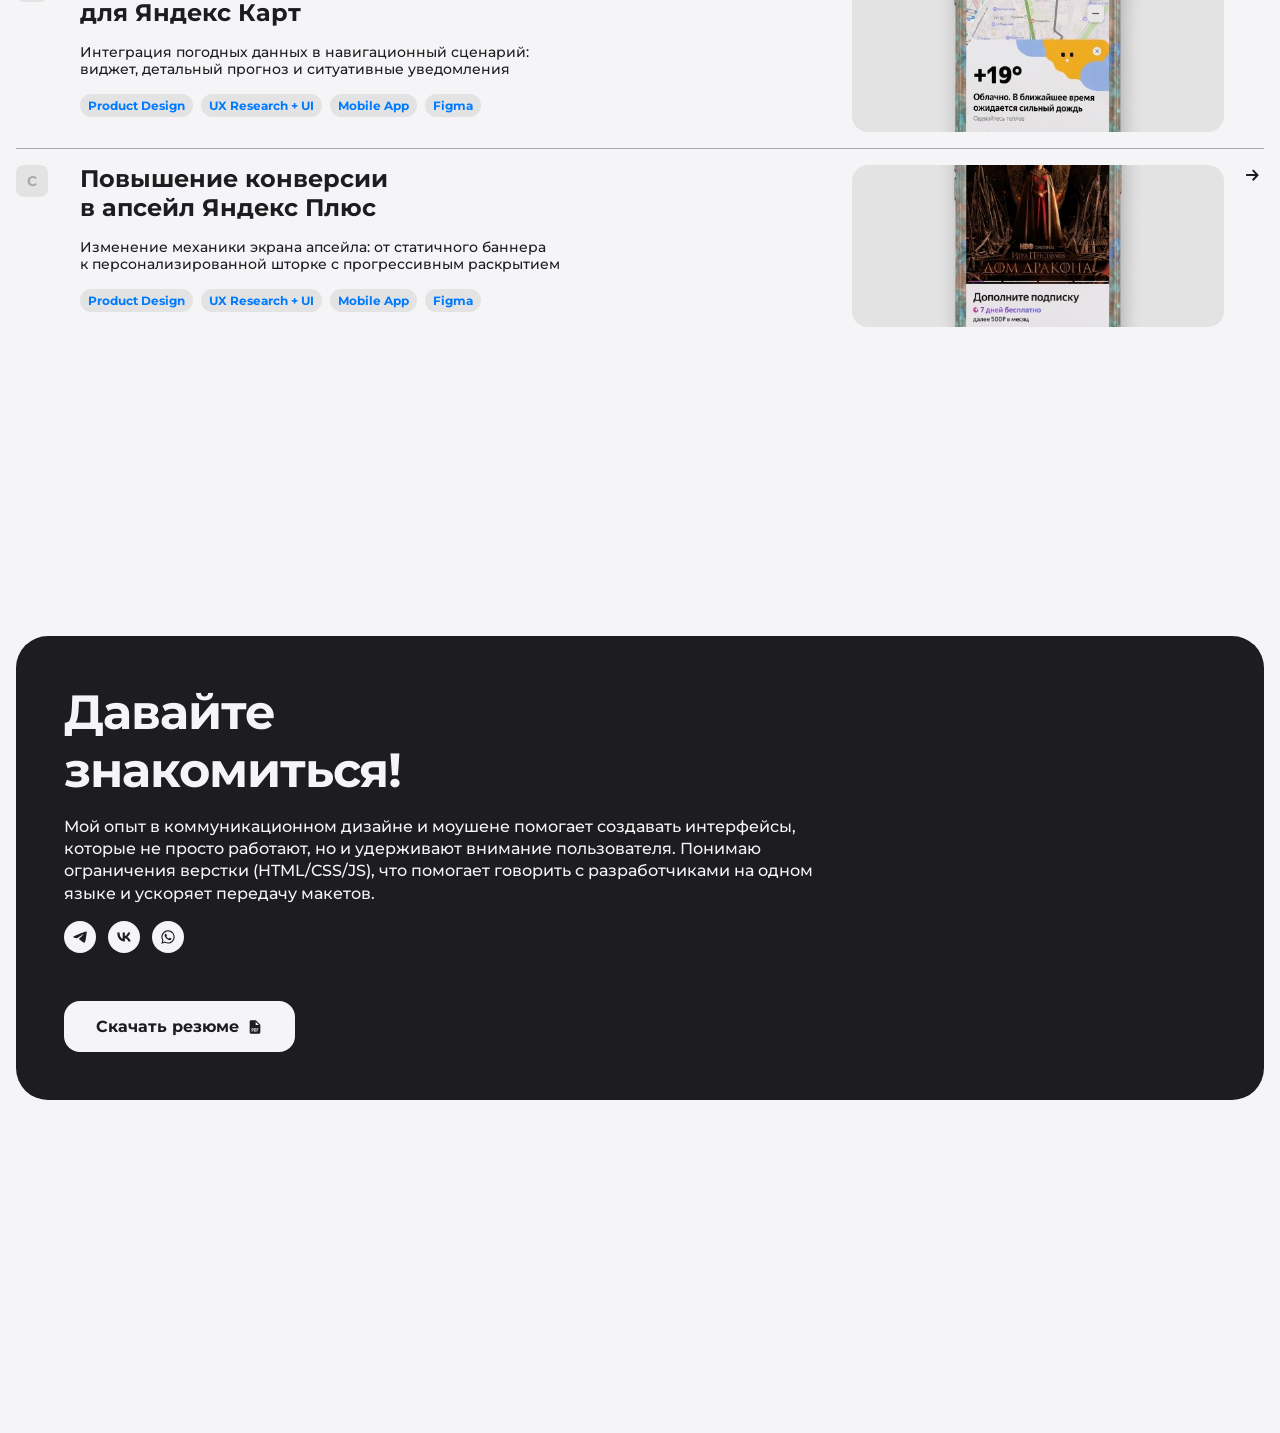
==== commit c8e8c5db: "Обновлена шапка" ====
--- a/cases/case_1.html
+++ b/cases/case_1.html
@@ -24,7 +24,7 @@
     </div>
 
     <!-- ===== ШАПКА ===== -->
-    <header class="header hero-animate" id="top">
+    <header class="header hero-animate header--solid" id="top">
         <div class="header__inner">
             <a href="../index.html" class="header__logo">
                 <img src="../elements/Logo.svg" alt="Logo" width="91" height="24">
--- a/style.css
+++ b/style.css
@@ -74,7 +74,13 @@
     width: 100%;
     z-index: 100;
     padding: 8px 16px;
-    background: rgba(243, 243, 243, 0.8);
+    background: transparent;
+    transition: background 0.3s ease;
+}
+
+/* Шапка с подложкой с самого начала (для страниц кейсов) */
+.header--solid {
+    background: rgba(245, 245, 247, 0.8) !important;
     backdrop-filter: blur(10px);
 }
 
@@ -200,6 +206,42 @@
     height: 100%;
     background: #F5F5F7;
     z-index: 3;
+}
+
+.hero__bg-img {
+    position: absolute;
+    top: 0;
+    left: 0;
+    width: 100%;
+    height: 100%;
+    object-fit: cover;
+    object-position: right center;
+    z-index: 3;
+    display: block;
+}
+
+@media (max-width: 760px) {
+    .hero__bg-img {
+        display: none;
+    }
+}
+
+/* ===== HERO MOBILE IMAGE ===== */
+.hero__mobile-img {
+    display: none;
+    width: 176px;
+    height: 176px;
+    margin-bottom: 16px;
+    margin-left: auto;
+    margin-right: auto;
+}
+
+.hero__mobile-img img {
+    width: 100%;
+    height: 100%;
+    object-fit: cover;
+    display: block;
+    border-radius: 16px;
 }
 
 .hero__inner {
@@ -1874,6 +1916,23 @@
         padding: 0 48px;
     }
 
+    .hero__bg-img {
+        display: none;
+    }
+
+    .hero__mobile-img {
+        display: block;
+        width: 256px;
+        height: 256px;
+        margin-left: 0;
+    }
+
+    .hero__inner {
+        margin-top: auto;
+        transform: translateY(0) !important;
+        margin-bottom: 32px;
+    }
+
     /* Case-hero — планшет */
     .case-hero__title {
         font-size: 48px;
@@ -2101,6 +2160,12 @@
     .header__inner {
         padding: 24px 8px;
         height: auto;
+    }
+
+    .hero__inner {
+        margin-top: 0;
+        transform: translateY(0) !important;
+        margin-bottom: 16px;
     }
 
     .header__nav,
@@ -2478,6 +2543,12 @@
     .case-content__container {
         padding: 0 16px;
     }
+
+    /* ===== HERO MOBILE IMAGE ===== */
+    .hero__mobile-img {
+        display: block;
+        margin-left: 0;
+    }
 }
 
 body.is-home .contacts {
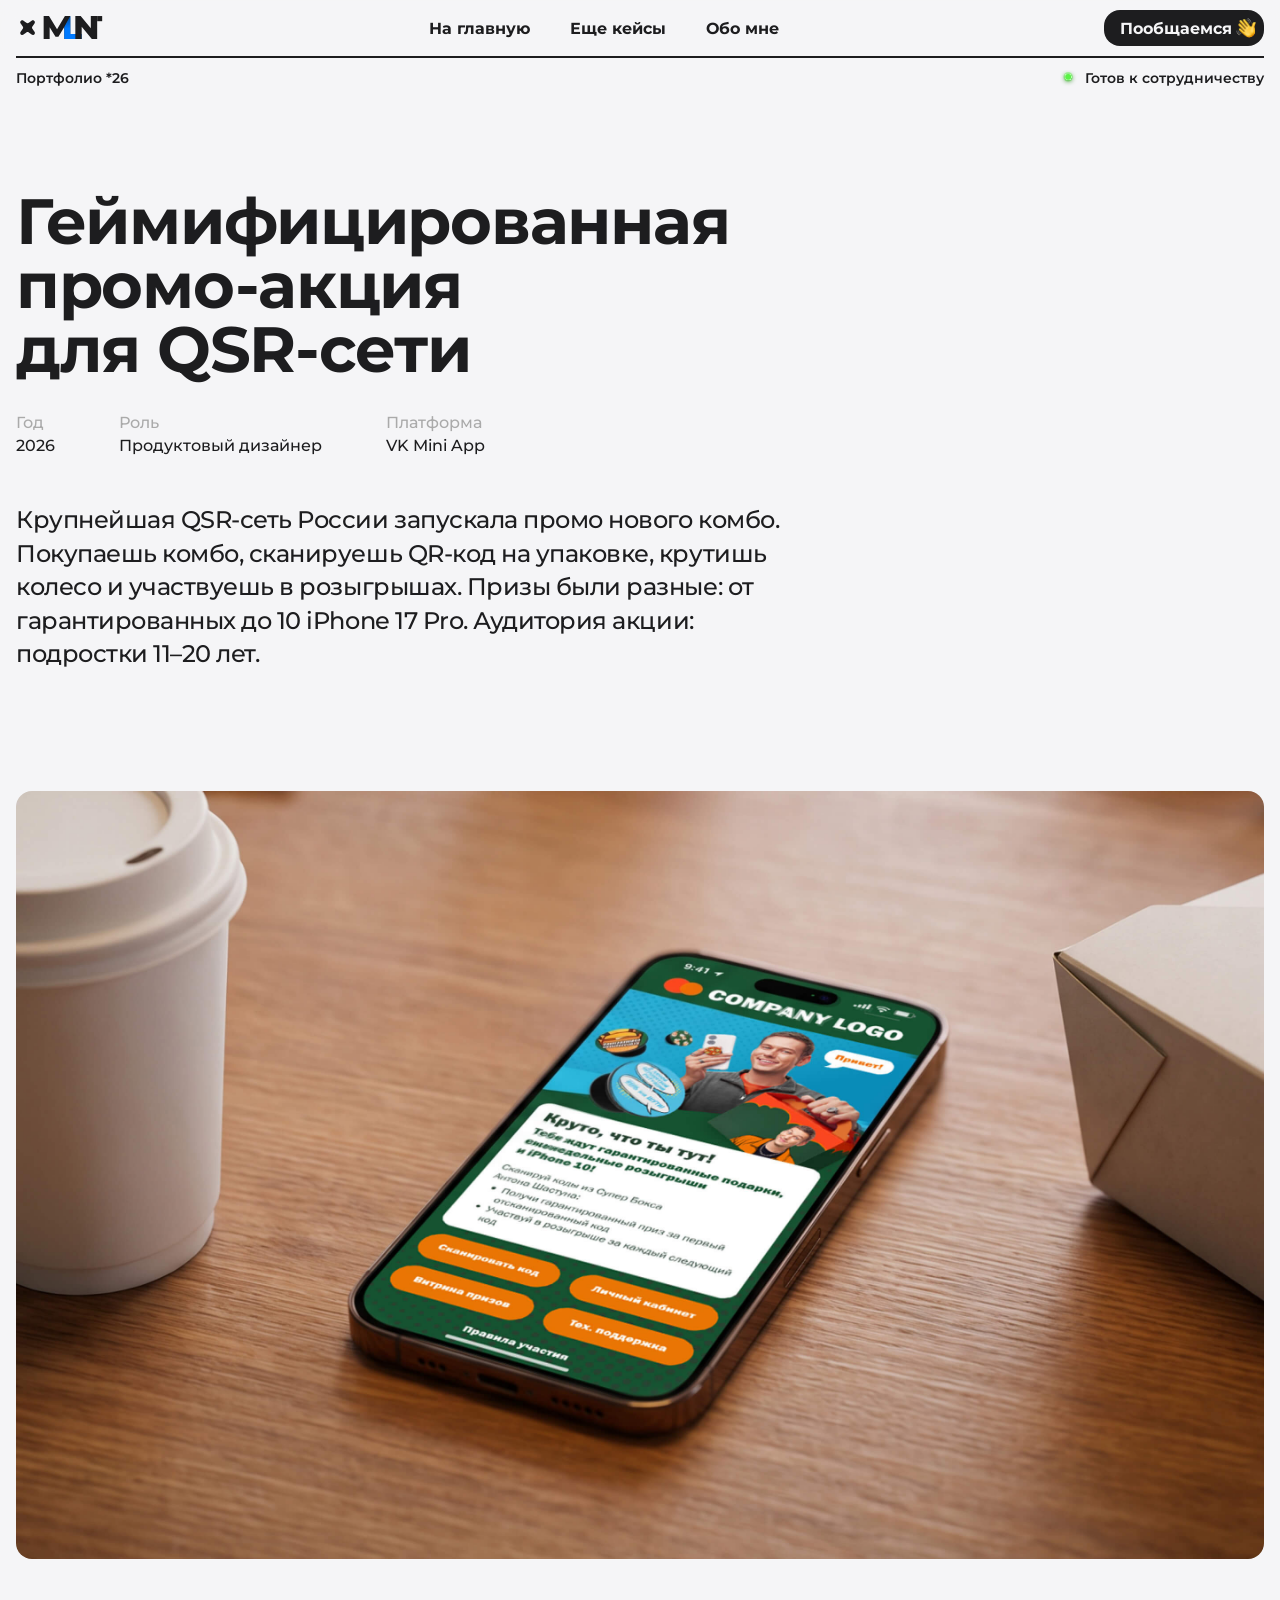
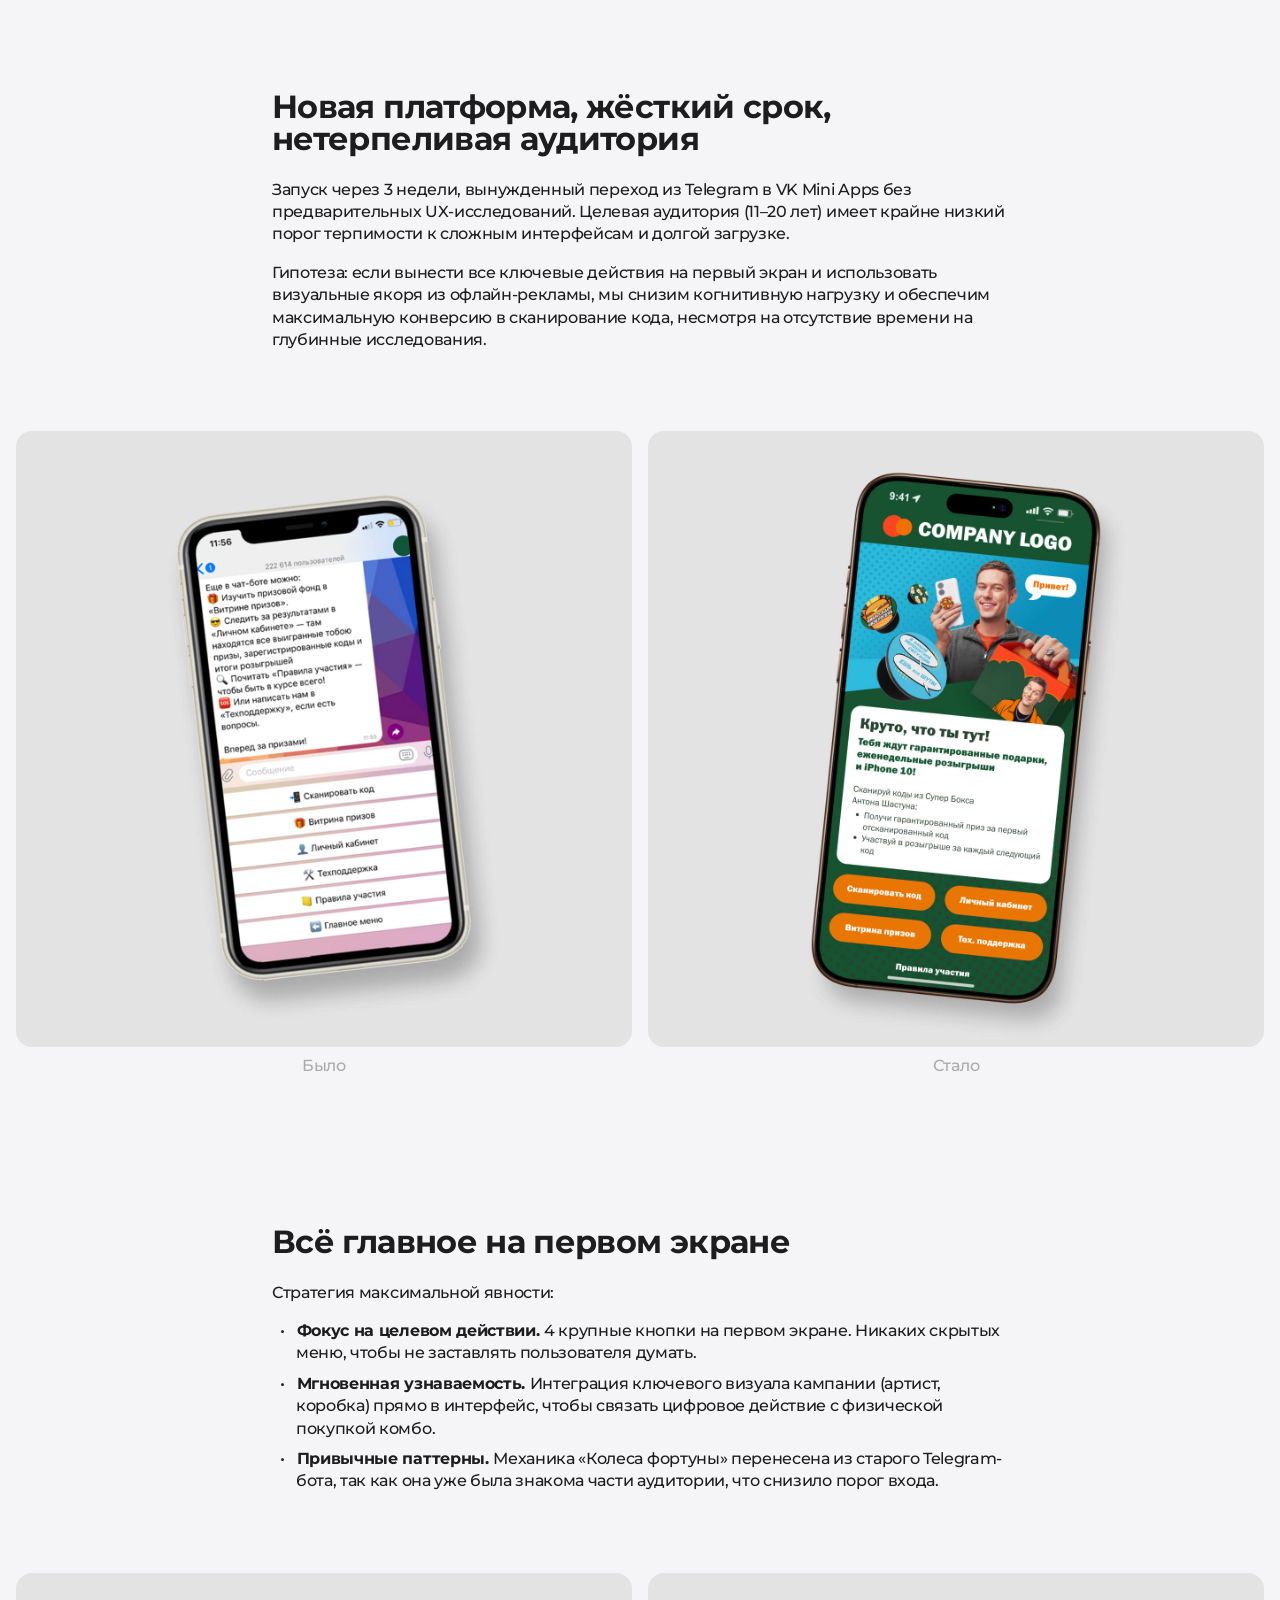
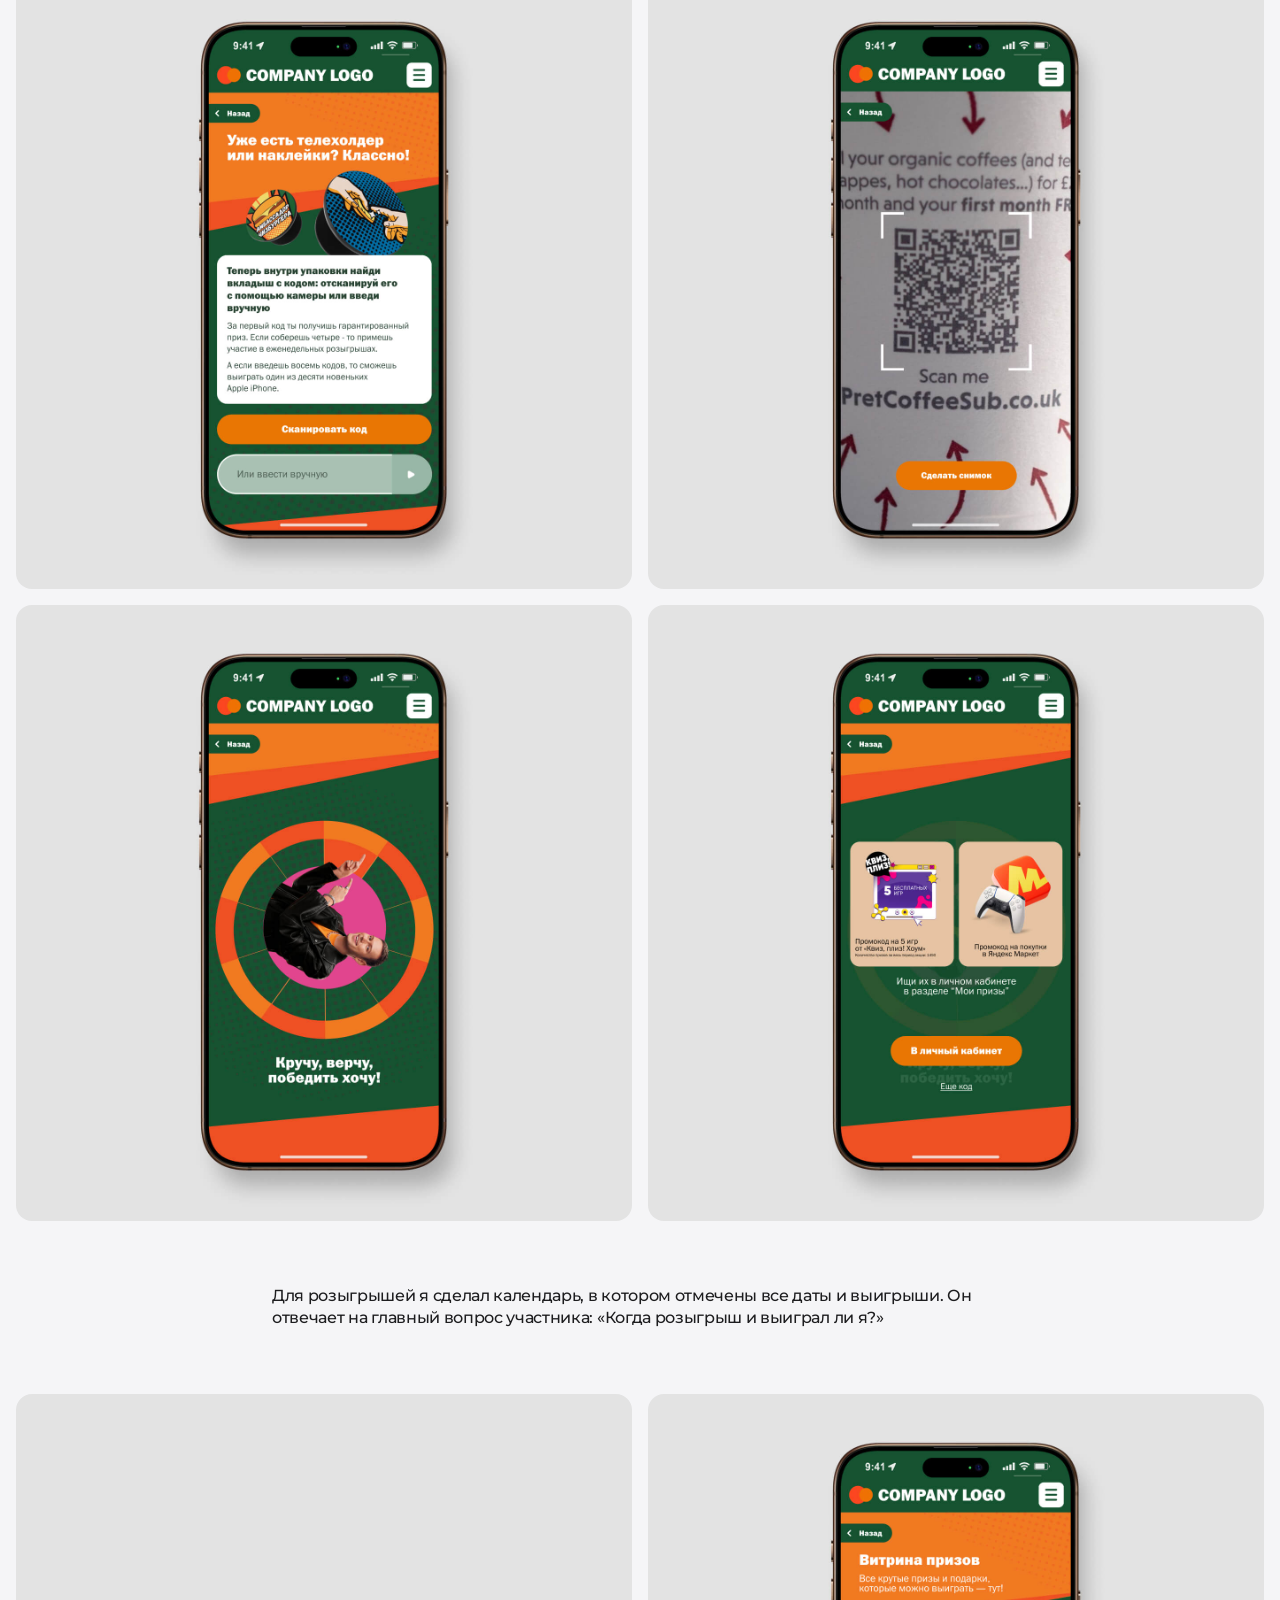
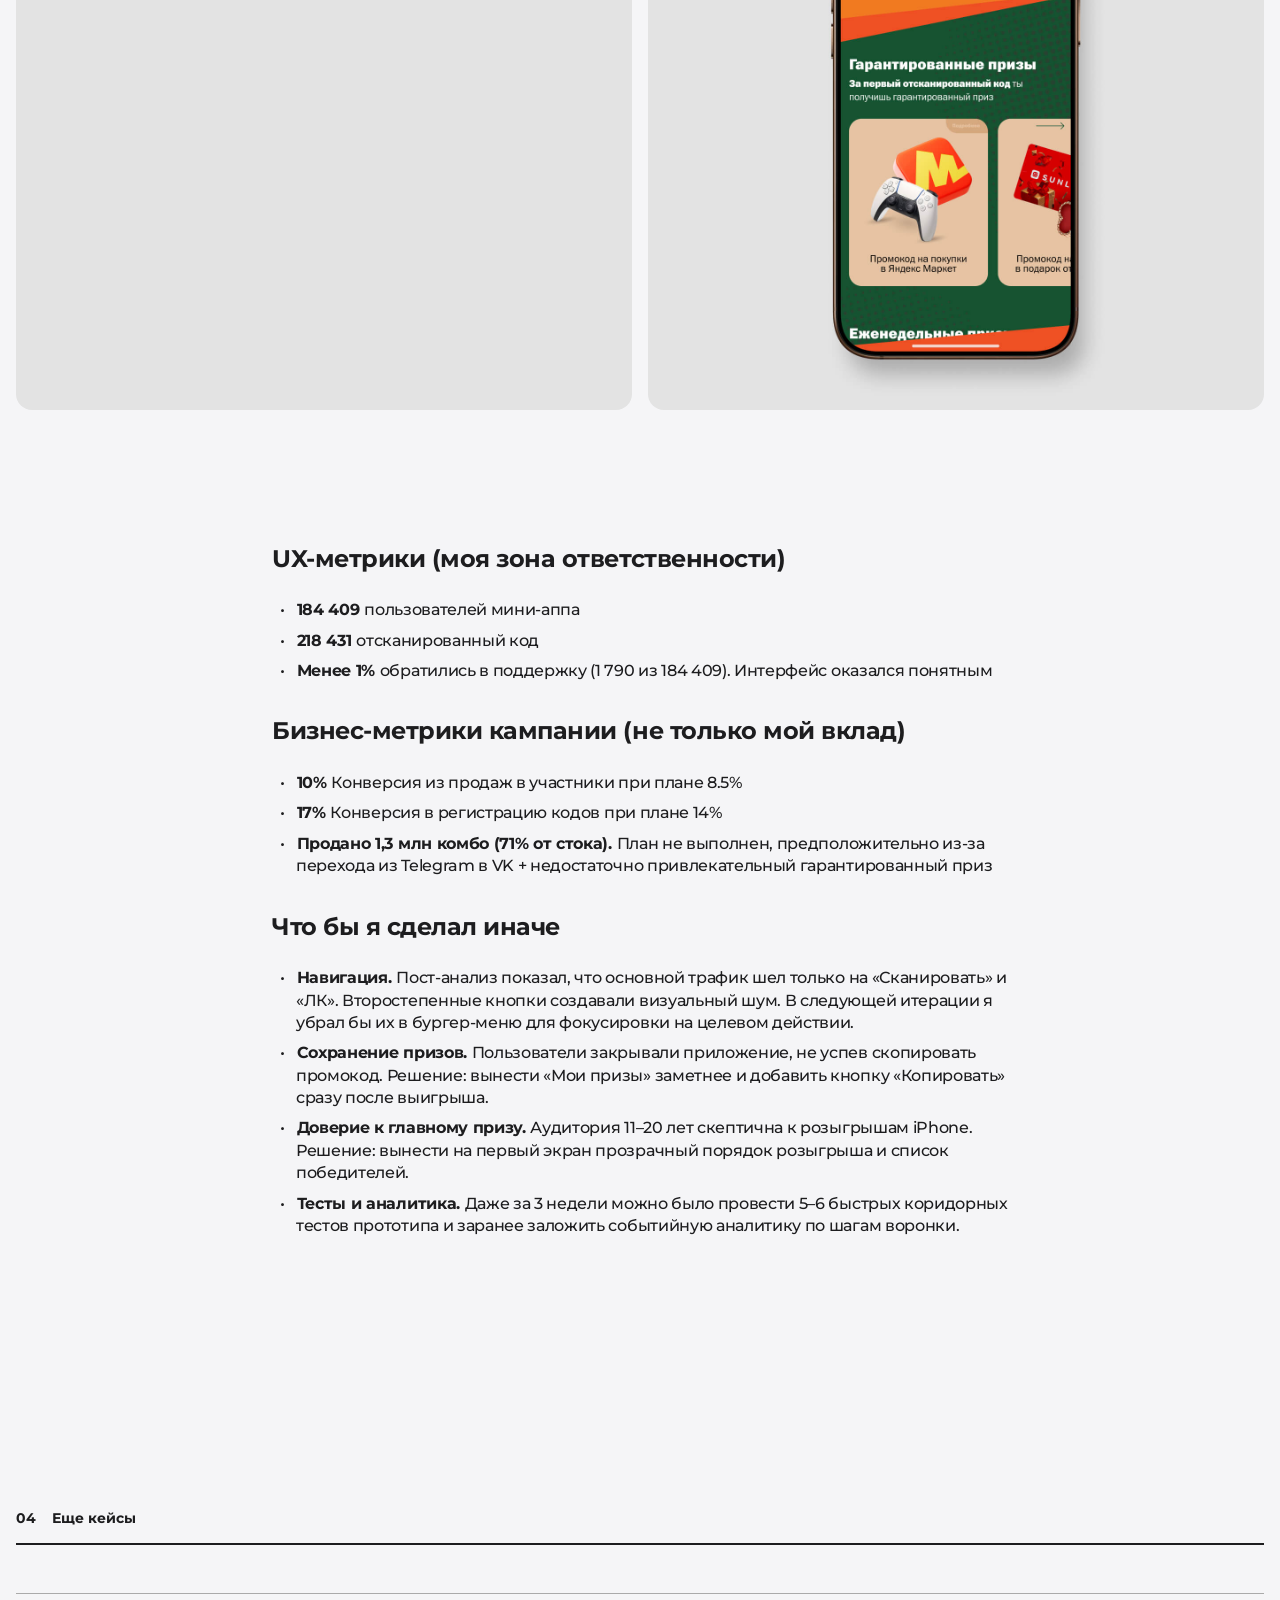
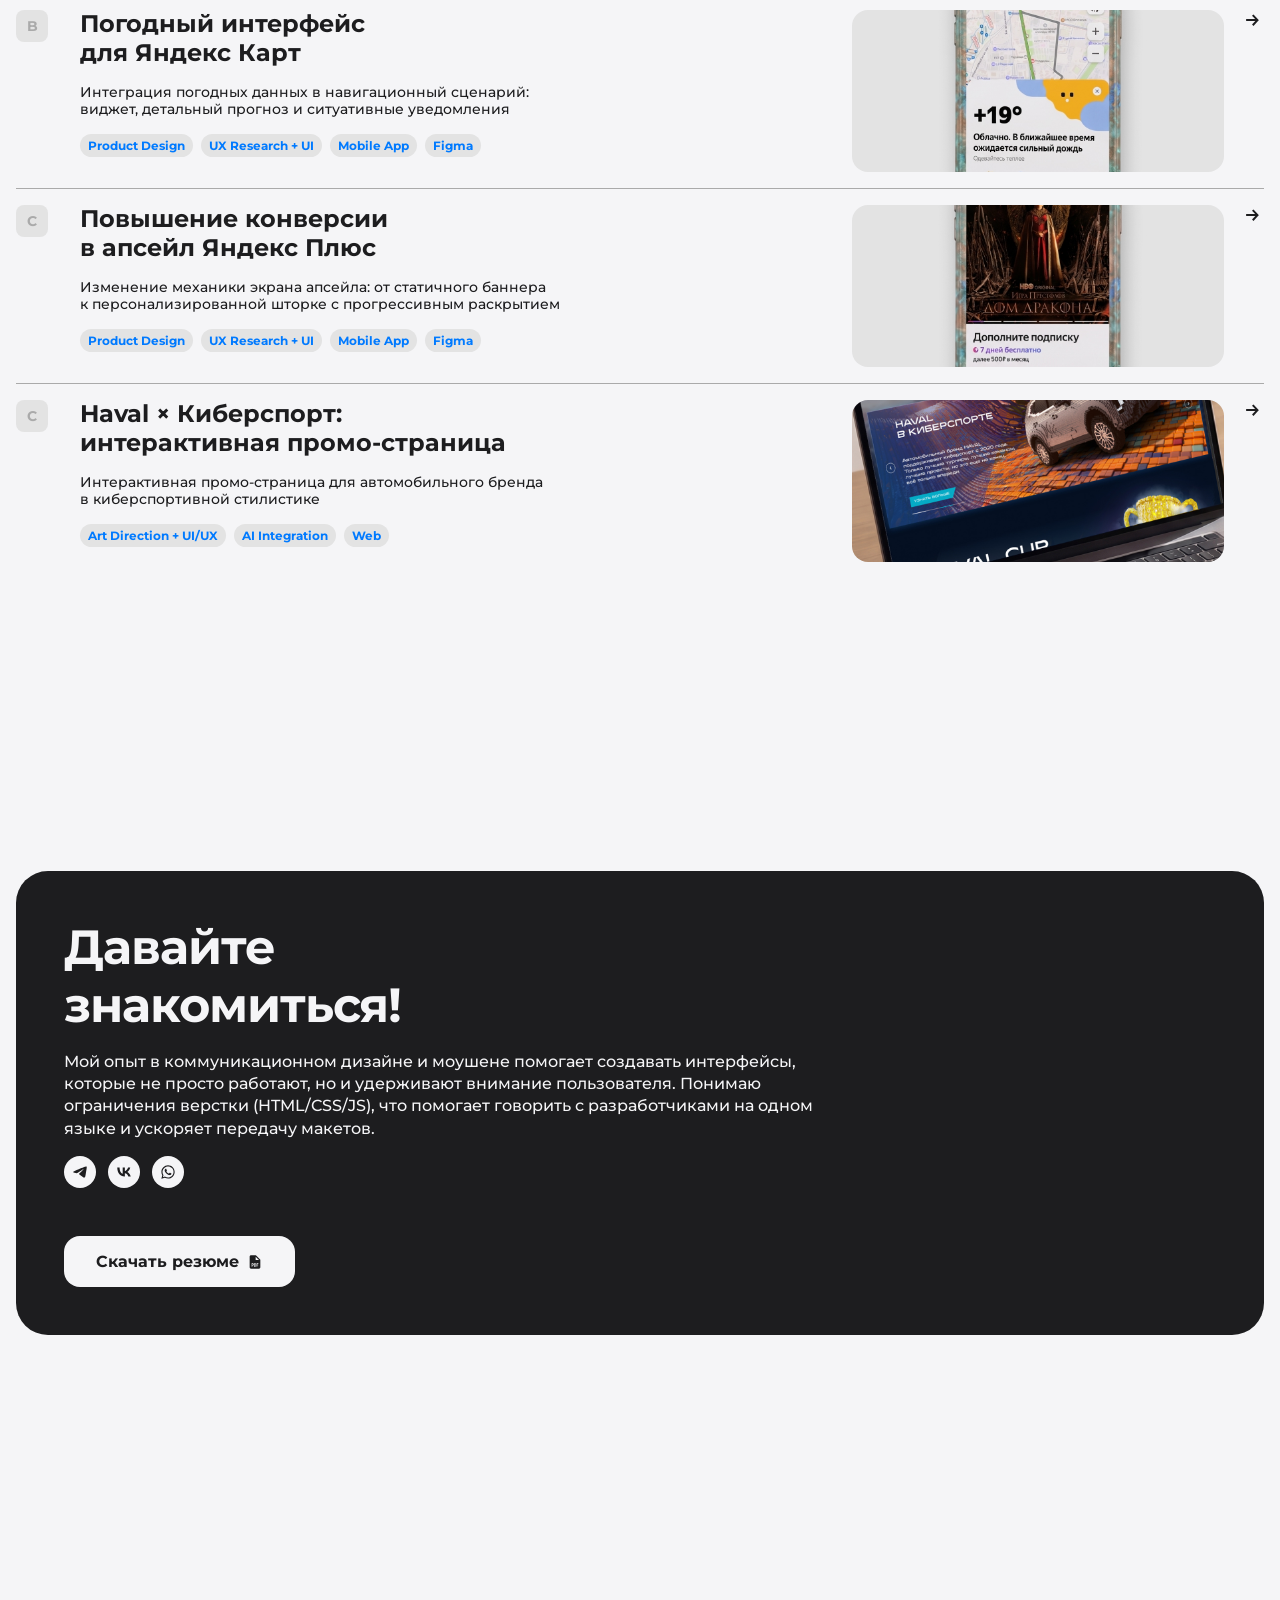
==== commit e33d4440: "Обновлен 4й кейс" ====
--- a/cases/case_1.html
+++ b/cases/case_1.html
@@ -353,6 +353,32 @@
                             </div>
                         </a>
                     </div>
+
+                    <!-- Кейс D -->
+                    <div class="case-card">
+                        <div class="block_devider_gray"></div>
+                        <a href="case_4.html" class="case-card__content">
+                            <div class="case-card__number">С</div>
+                            <div class="case-card__left">
+                                <div class="case-card__info">
+                                    <h3 class="case-card__title">Haval × Киберспорт:<br>интерактивная промо-страница</h3>
+                                    <p class="case-card__desc">Интерактивная промо-страница для автомобильного бренда<br>в киберспортивной стилистике</p>
+                                    <div class="case-card__tags">
+                                        <span class="case-card__tag">Art Direction + UI/UX</span>
+                                        <span class="case-card__tag">AI Integration</span>
+                                        <span class="case-card__tag">Web</span>
+                                    </div>
+                                </div>
+                            </div>
+                            <div class="case-card__image">
+                                <img src="../elements/Casecards/Product_Case_4.jpg" alt="Case D">
+                            </div>
+                            <div class="case-card__arrow">
+                                <img class="arrow-default" src="../elements/arrow-right.svg" alt="">
+                                <img class="arrow-hover" src="../elements/arrow-right-blue.svg" alt="">
+                            </div>
+                        </a>
+                    </div>
                 </div>
             </div>
         </div>
--- a/style.css
+++ b/style.css
@@ -1617,6 +1617,10 @@
     margin: 0;
 }
 
+.case-content__text-content h3 {
+    padding-bottom: 8px;
+}
+
 .case-content__text-content p:last-child {
     margin-bottom: 0;
 }
@@ -1683,6 +1687,13 @@
     letter-spacing: -0.32px;
     margin: 0 0 16px;
 }
+
+.case-content__text-inner h3 {
+    padding-bottom: 8px;
+}
+
+
+
 
 .case-content__text-inner p:last-child {
     margin-bottom: 0;
